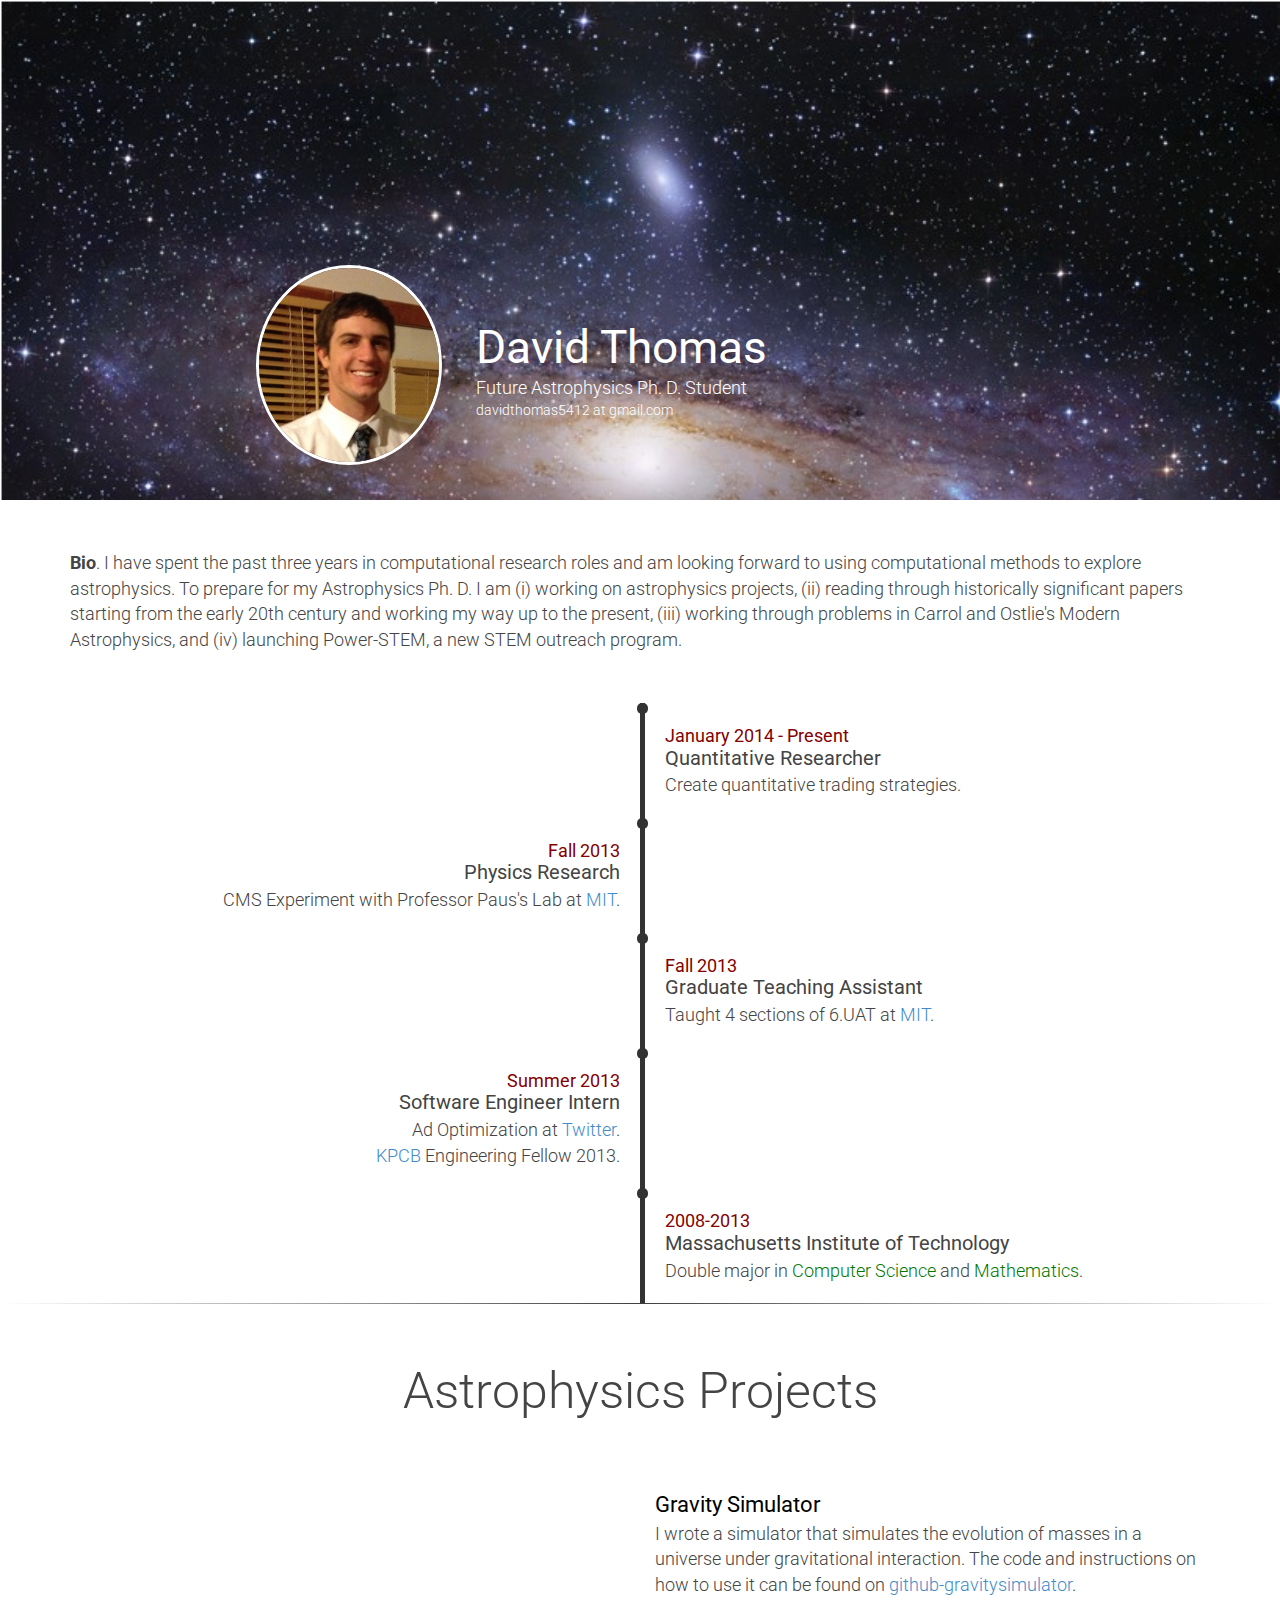
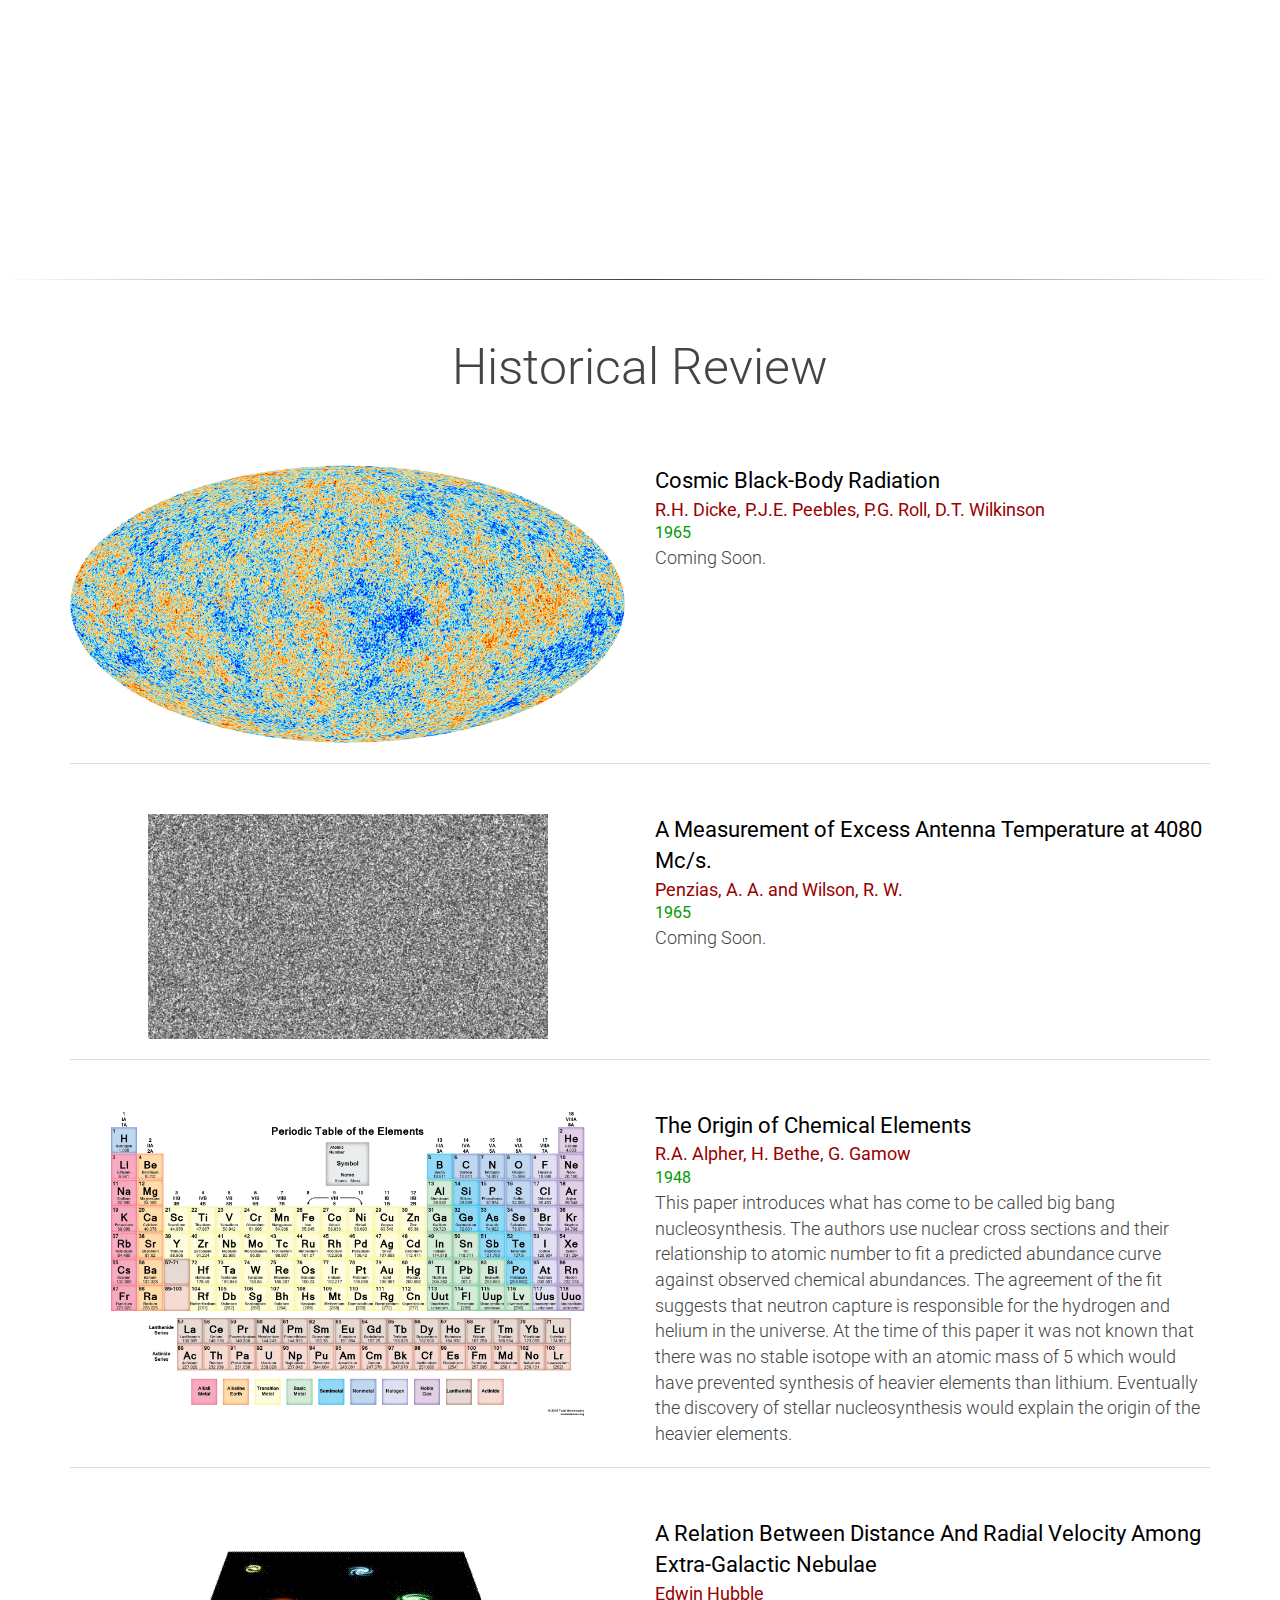
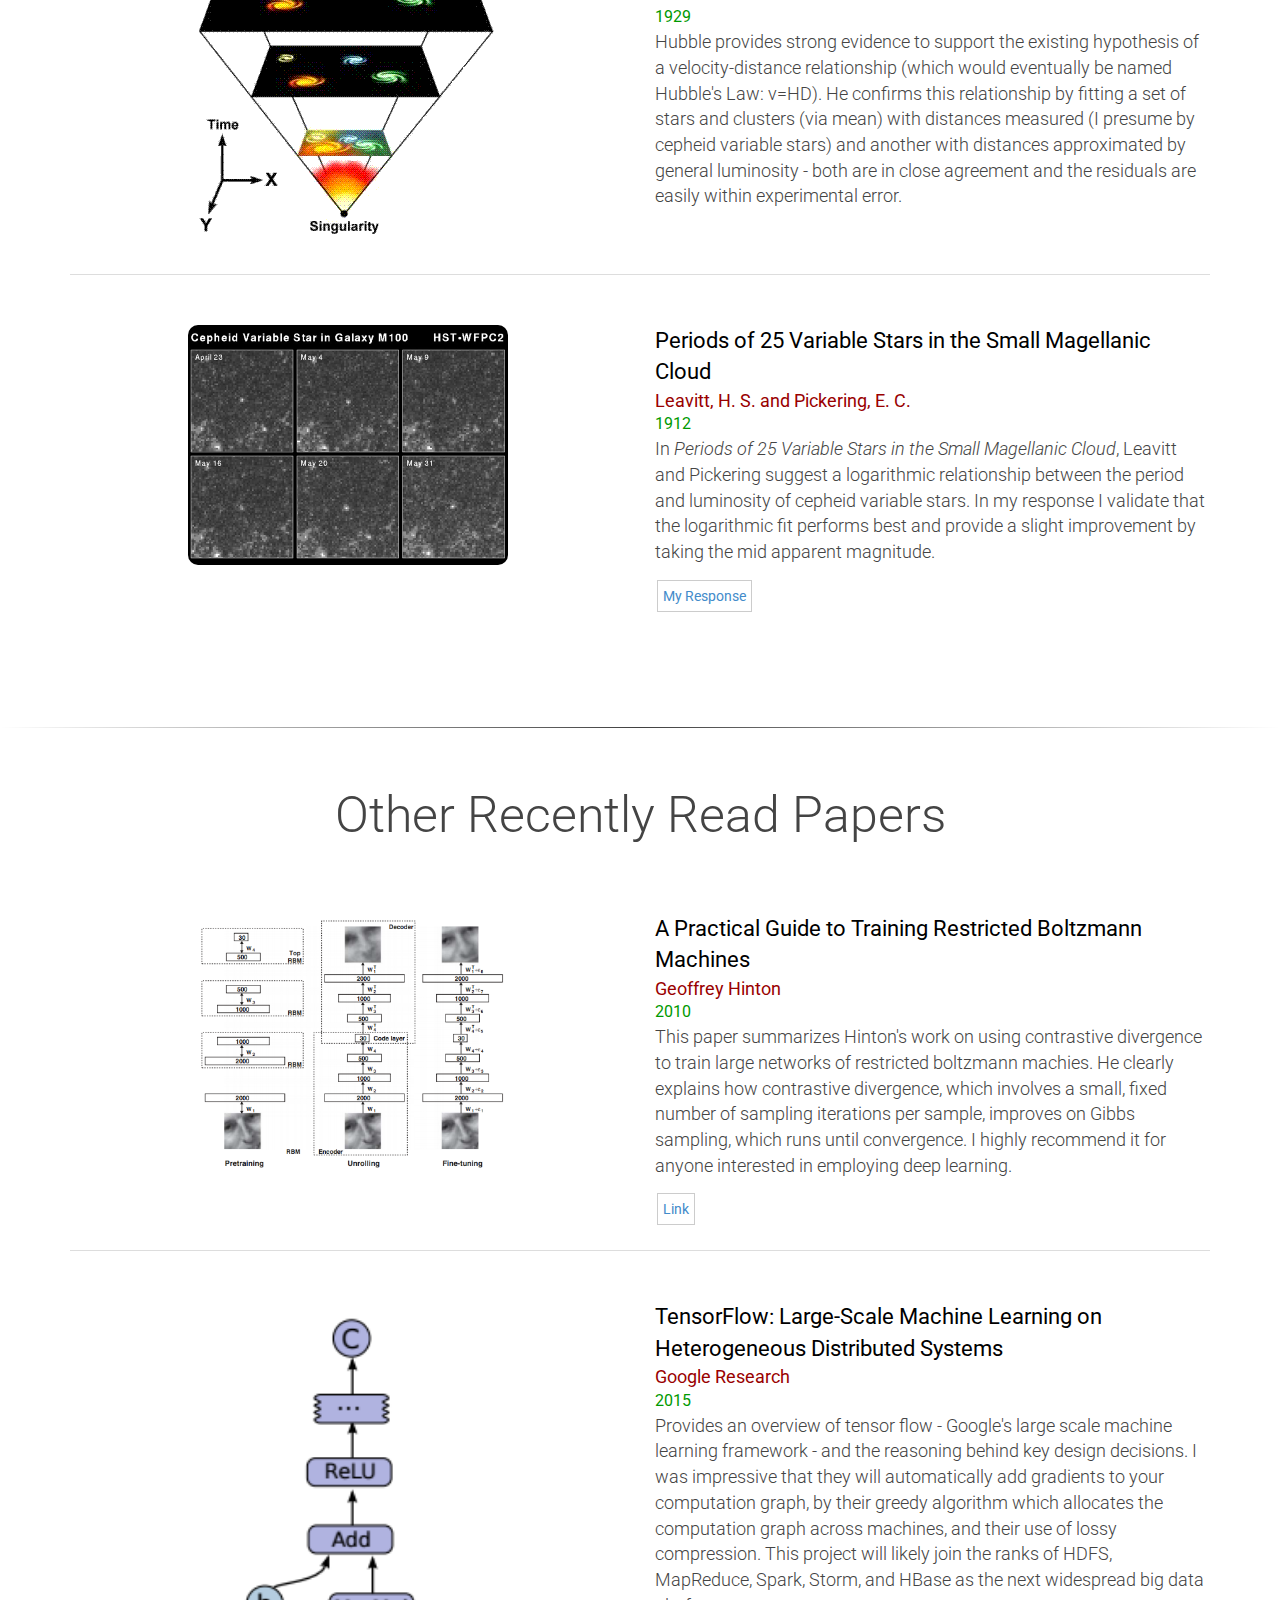
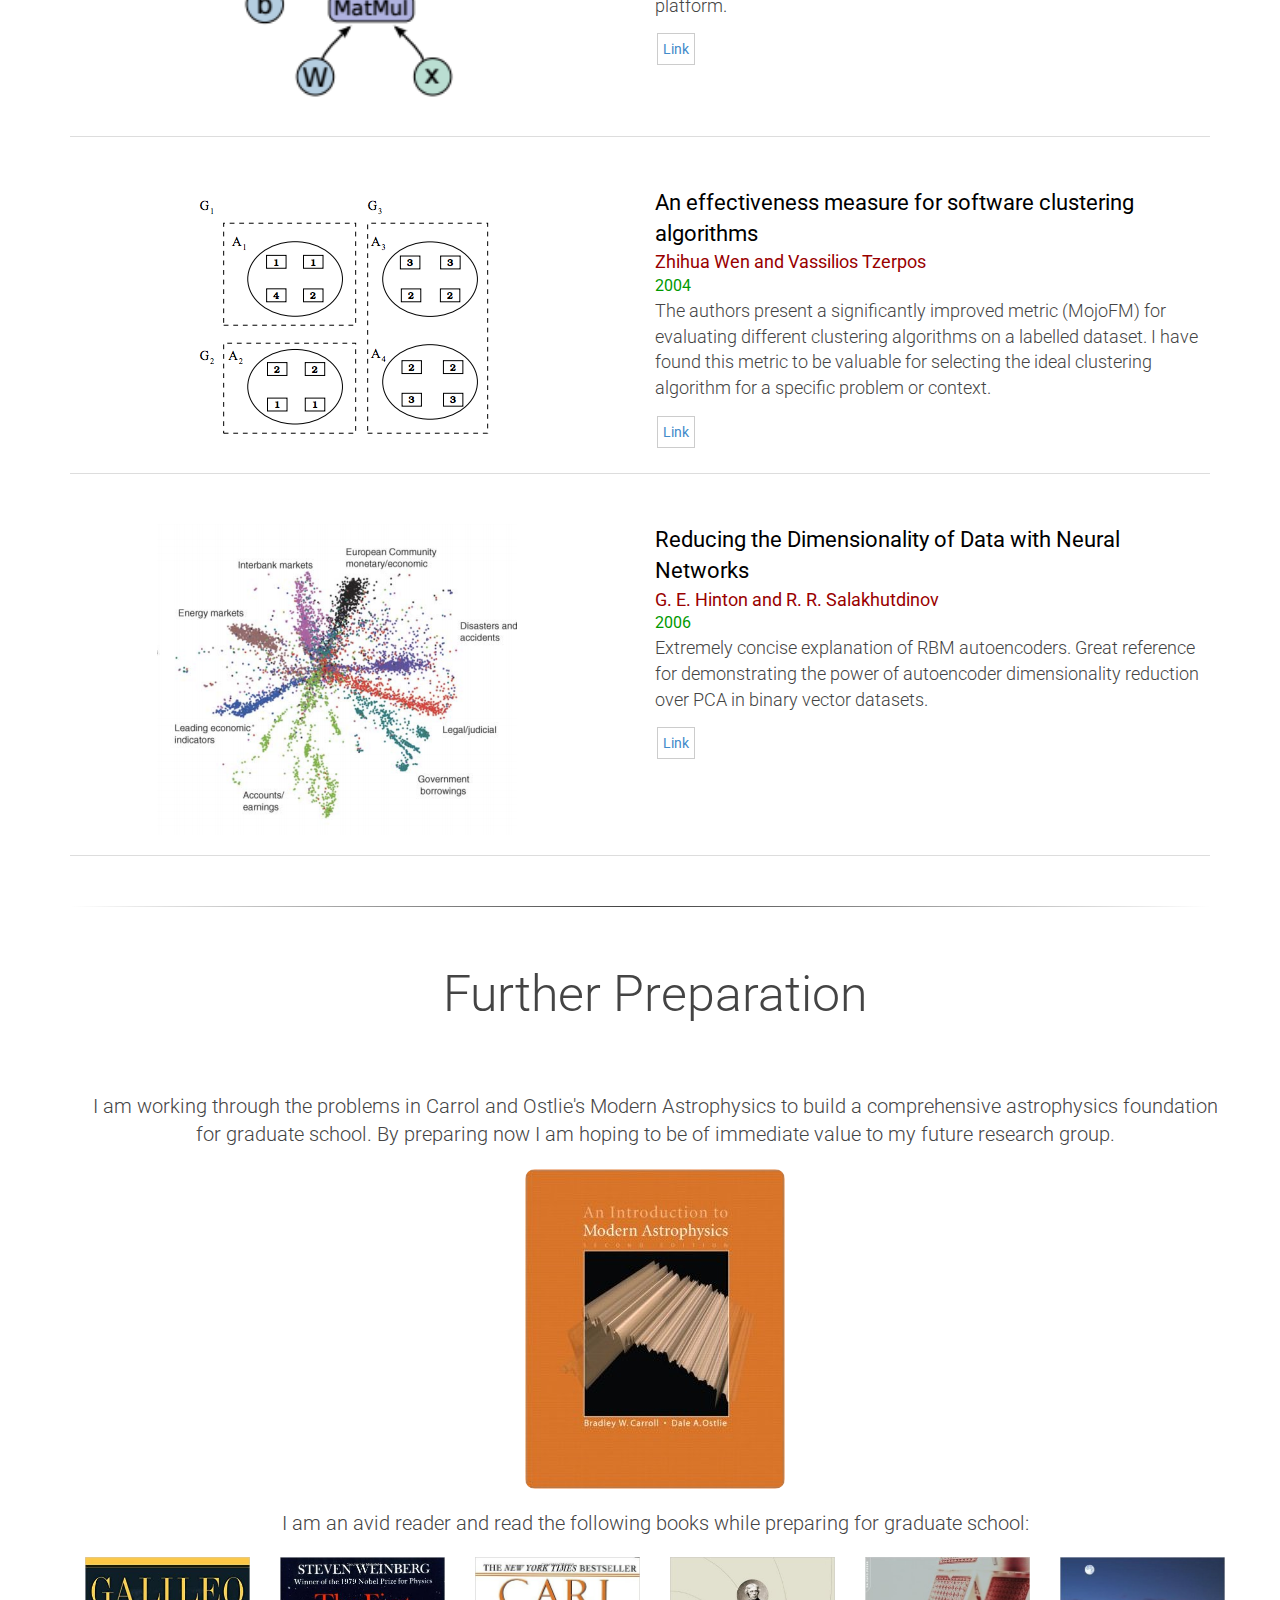
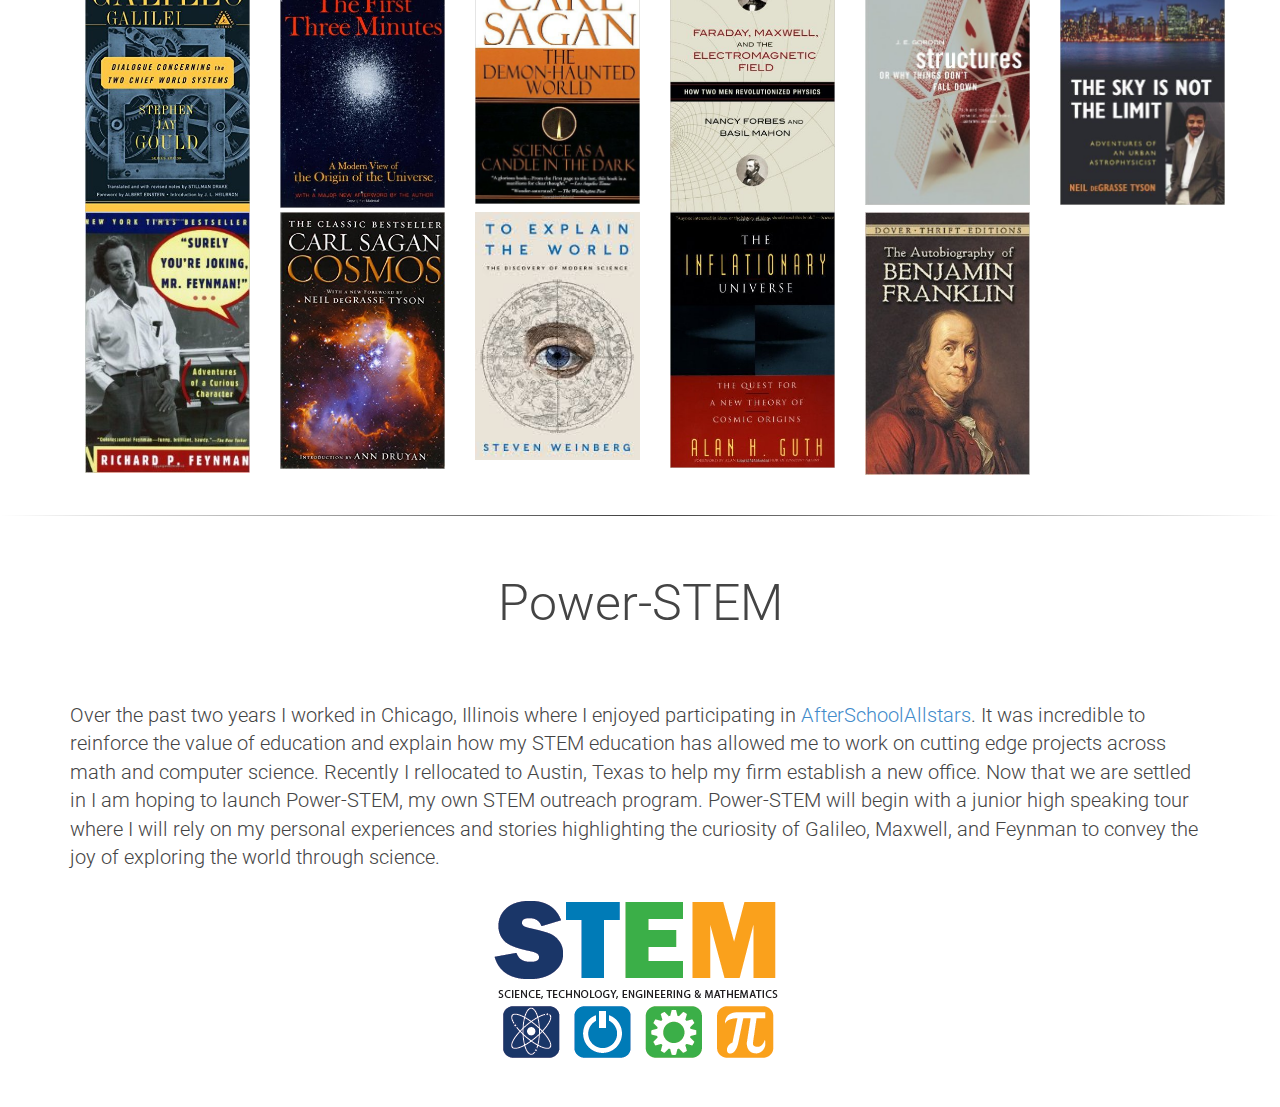
==== index.html @ d6c68cfc "abg paper" ====
<!DOCTYPE html>
<html lang="en">
<head>
  <meta charset="utf-8">
  <meta http-equiv="X-UA-Compatible" content="IE=edge">
  <meta name="viewport" content="width=device-width, initial-scale=1">
  <title>David Thomas Astrophysics</title>
  <link href="css/bootstrap.min.css" rel="stylesheet" media="screen">
  <link href="css/style.css" rel="stylesheet">
  <link href='http://fonts.googleapis.com/css?family=Roboto:400,300,500' rel='stylesheet' type='text/css'>
</head>

<body>

<div id="header" class="bg1">
  <div id="headerblob">
    <img src="img/me.png" class="img-circle imgme">
    <div id="headertext">
      <div id="htname">David Thomas</div>
      <div id="htdesc">Future Astrophysics Ph. D. Student</div>
      <div id="htem">davidthomas5412 at gmail.com</div>
    </div>
  </div>
</div>

<div class="container" style="font-size:18px; font-weight:300;margin-top:50px;margin-bottom:50px;">
  <b>Bio</b>. I have spent the past three years in computational research roles and am looking forward to using computational methods to explore astrophysics. To prepare for my Astrophysics Ph. D. I am (i) working on astrophysics projects, (ii) reading through historically significant papers starting from the early 20th century and working my way up to the present, (iii) working through problems in Carrol and Ostlie's Modern Astrophysics, and (iv) launching Power-STEM, a new STEM outreach program.
</div>

<div class="container">
  <div id="timeline">
    <div class="timelineitem">
      <div class="tdate">January 2014 - Present</div>
      <div class="ttitle">Quantitative Researcher</div>
      <div class="tdesc">Create quantitative trading strategies.</div>
    </div>
    <div class="timelineitem">
      <div class="tdate">Fall 2013</div>
      <div class="ttitle">Physics Research</div>
      <div class="tdesc">CMS Experiment with Professor Paus's Lab at <a href="http://web.mit.edu/">MIT</a>.</div>
    </div>
    <div class="timelineitem">
      <div class="tdate">Fall 2013</div>
      <div class="ttitle">Graduate Teaching Assistant</div>
      <div class="tdesc">Taught 4 sections of 6.UAT at <a href="http://web.mit.edu/">MIT</a>.</div>
    </div>
    <div class="timelineitem">
      <div class="tdate">Summer 2013</div>
      <div class="ttitle">Software Engineer Intern</div>
      <div class="tdesc">Ad Optimization at <a href="https://engineering.twitter.com/">Twitter</a>.<br> <a href="http://kpcbfellows.com/">KPCB</a> Engineering Fellow 2013.</div>
    </div>
    <div class="timelineitem">
      <div class="tdate">2008-2013
      </div>
      <div class="ttitle">Massachusetts Institute of Technology</div>
      <div class="tdesc">Double major in <span class="thigh">Computer Science</span> and <span class="thigh">Mathematics</span>.</div>
    </div>
  </div>
</div>

<hr class="soft">

<div class="container">
  <h2>Astrophysics Projects</h2>
  <div id="pubs">
    <div class="pubwrap" style="border-bottom: none;">
      <div class="row">
        <div class="col-md-6">
          <div class="pubimg">
            <iframe  width="420" height="315" src="https://www.youtube.com/embed/gjImA0FkMOc?rel=0" frameborder="0" allowfullscreen style="border-radius: 10px;"></iframe>
          </div>
        </div>
        <div class="col-md-6">
          <div class="pub">
            <div class="pubt">Gravity Simulator</div>
            <div class="pubd">
                I wrote a simulator that simulates the evolution of masses in a universe under gravitational interaction. The code and instructions on how to use it can be found on <a href="https://github.com/davidthomas5412/gravitysimulator">github-gravitysimulator</a>.
            </div>
          </div>
        </div>
      </div>
    </div>
   </div>
 <!--   <div id="pubs">
    <div class="pubwrap" style="border-bottom: none;">
      <div class="row">
        <div class="col-md-6">
          <div class="pubimg">
            <img src="img/simpolicy.png">
          </div>
        </div>
        <div class="col-md-6">
          <div class="pub">
            <div class="pubt">Simulator Best Practices</div>
            <div class="pubd">
               
            </div>
          </div>
        </div>
      </div>
    </div> -->
   </div>
</div>

<hr class="soft">

<div class="container">
  <h2>Historical Review</h2>
  <div id="pubs">
    <div class="pubwrap">
      <div class="row">
        <div class="col-md-6">
          <div class="pubimg">
          <img src="img/cmb1.jpg">
          </div>
        </div>
        <div class="col-md-6">
          <div class="pub">
            <div class="pubt">Cosmic Black-Body Radiation</div>
            <div class="puba">R.H. Dicke, P.J.E. Peebles, P.G. Roll, D.T. Wilkinson </div>
            <div class="pubv">1965</div>
            <div class="pubd">Coming Soon.</div>
          </div>
        </div>
      </div>
    </div>
    <div class="pubwrap">
      <div class="row">
        <div class="col-md-6">
          <div class="pubimg">
          <img style="width:400px;" src="img/img_noise.jpg">
          </div>
        </div>
        <div class="col-md-6">
          <div class="pub">
            <div class="pubt">A Measurement of Excess Antenna Temperature at 4080 Mc/s.</div>
            <div class="puba">Penzias, A. A. and Wilson, R. W.</div>
            <div class="pubv">1965</div>
            <div class="pubd">Coming Soon.</div>
          </div>
        </div>
      </div>
    </div>
    <div class="pubwrap">
      <div class="row">
        <div class="col-md-6">
          <div class="pubimg">
          <img src="img/periodic.png">
          </div>
        </div>
        <div class="col-md-6">
          <div class="pub">
            <div class="pubt">
              The Origin of Chemical Elements
            </div>
            <div class="puba">R.A. Alpher, H. Bethe, G. Gamow </div>
            <div class="pubv">1948</div>
            <div class="pubd">
              This paper introduces what has come to be called big bang nucleosynthesis. The authors use nuclear cross sections and their relationship to atomic number to fit a predicted abundance curve against observed chemical abundances. The agreement of the fit suggests that neutron capture is responsible for the hydrogen and helium in the universe. At the time of this paper it was not known that there was no stable isotope with an atomic mass of 5 which would have prevented synthesis of heavier elements than lithium. Eventually the discovery of stellar nucleosynthesis would explain the origin of the heavier elements.
            </div>
          </div>
        </div>
      </div>
    </div>
    <div class="pubwrap">
      <div class="row">
        <div class="col-md-6">
          <div class="pubimg">
            <img src="img/hubblex.gif">
          </div>
        </div>
        <div class="col-md-6">
          <div class="pub">
            <div class="pubt">A Relation Between Distance And Radial Velocity Among Extra-Galactic Nebulae</div>
            <div class="puba">Edwin Hubble</div>
            <div class="pubv">1929</div>
            <div class="pubd">
              Hubble provides strong evidence to support the existing hypothesis of a velocity-distance relationship (which would eventually be named Hubble's Law: v=HD). He confirms this relationship by fitting a set of stars and clusters (via mean) with distances measured (I presume by cepheid variable stars) and another with distances approximated by general luminosity - both are in close agreement and the residuals are easily within experimental error. 
            </div>
          </div>
        </div>
      </div>
    </div>
    <div class="pubwrap" style="border-bottom: none;">
      <div class="row">
        <div class="col-md-6">
          <div class="pubimg">
            <img src="img/cephoid.jpg" style="width: 320px; border-radius: 10px;">
          </div>
        </div>
        <div class="col-md-6">
          <div class="pub">
            <div class="pubt">Periods of 25 Variable Stars in the Small Magellanic Cloud</div>
            <div class="puba">Leavitt, H. S. and Pickering, E. C.</div>
            <div class="pubv">
              1912
            </div>
            <div class="pubd">In <em>Periods of 25 Variable Stars in the Small Magellanic Cloud</em>, Leavitt and Pickering suggest a logarithmic relationship between the period and luminosity of cepheid variable stars. In my response I validate that the logarithmic fit performs best and provide a slight improvement by taking the mid apparent magnitude.</div>
            <div class="publ">
              <ul>
                <li><a href="reviews/cepheid.pdf">My Response</a></li>
              </ul>
            </div>
          </div>
        </div>
      </div>
    </div>
  </div>
</div>
<br>
<br>

<hr class="soft">
<div class="container">
  <h2>Other Recently Read Papers</h2>
  <div id="pubs">
      <div class="pubwrap">
      <div class="row">
        <div class="col-md-6">
          <div class="pubimg">
            <img src="img/img_autoencode.png" style="width: 320px; border-radius: 10px;">
          </div>
        </div>
        <div class="col-md-6">
          <div class="pub">
            <div class="pubt">A Practical Guide to Training Restricted Boltzmann Machines</div>
            <div class="puba">Geoffrey Hinton</div>
            <div class="pubv">
              2010
            </div>
            <div class="pubd">
              This paper summarizes Hinton's work on using contrastive divergence to train large networks of restricted boltzmann machies. He clearly explains how contrastive divergence, which involves a small, fixed number of sampling iterations per sample, improves on Gibbs sampling, which runs until convergence. I highly recommend it for anyone interested in employing deep learning.</div>
            <div class="publ">
              <ul>
                <li><a href="https://www.cs.toronto.edu/~hinton/absps/guideTR.pdf">Link</a></li>
              </ul>
            </div>
          </div>
        </div>
      </div>
    </div>
    <div id="pubs">
      <div class="pubwrap">
      <div class="row">
        <div class="col-md-6">
          <div class="pubimg">
            <img src="img/img_tensor.png" style="width: 320px; border-radius: 10px;">
          </div>
        </div>
        <div class="col-md-6">
          <div class="pub">
            <div class="pubt">TensorFlow: Large-Scale Machine Learning on Heterogeneous Distributed Systems</div>
            <div class="puba">Google Research</div>
            <div class="pubv">
              2015
            </div>
            <div class="pubd">
            Provides an overview of tensor flow - Google's large scale machine learning framework - and the reasoning behind key design decisions. I was impressive that they will automatically add gradients to your computation graph, by their greedy algorithm which allocates the computation graph across machines, and their use of lossy compression. This project will likely join the ranks of HDFS, MapReduce, Spark, Storm, and HBase as the next widespread big data platform.
            </div>
            <div class="publ">
              <ul>
                <li><a href="http://download.tensorflow.org/paper/whitepaper2015.pdf">Link</a></li>
              </ul>
            </div>
          </div>
        </div>
      </div>
    </div>
    <div class="pubwrap">
      <div class="row">
        <div class="col-md-6">
          <div class="pubimg">
          <img src="img/img_cluster.png">
          </div>
        </div>
        <div class="col-md-6">
          <div class="pub">
            <div class="pubt">An effectiveness measure for software clustering algorithms</div>
            <div class="puba">Zhihua Wen and Vassilios Tzerpos</div>
            <div class="pubv">2004</div>
            <div class="pubd">The authors present a significantly improved metric (MojoFM) for evaluating different clustering algorithms on a labelled dataset. I have found this metric to be valuable for selecting the ideal clustering algorithm for a specific problem or context.</div>
            <div class="publ">
              <ul>
                <li><a href="http://www.cs.yorku.ca/~bil/publications/mojofm.pdf">Link</a></li>
              </ul>
            </div>
          </div>
        </div>
      </div>
    </div>
    <div class="pubwrap">
      <div class="row">
        <div class="col-md-6">
          <div class="pubimg">
            <img src="img/img_reduc.png">
          </div>
        </div>
        <div class="col-md-6">
          <div class="pub">
            <div class="pubt">Reducing the Dimensionality of Data with Neural Networks</div>
            <div class="puba">G. E. Hinton and R. R. Salakhutdinov</div>
            <div class="pubv">2006</div>
            <div class="pubd">Extremely concise explanation of RBM autoencoders. Great reference for demonstrating the power of autoencoder dimensionality reduction over PCA in binary vector datasets.</div>
            <div class="publ">
              <ul>
                <li><a href="https://www.cs.toronto.edu/~hinton/science.pdf">Link</a></li>
              </ul>
            </div>
          </div>
        </div>
      </div>
    </div>
  </div>
</div>

<hr class="soft">

<div class="container">
  <h2>Further Preparation</h2>
  <div class="ctr">
    <div class="hht">I am working through the problems in Carrol and Ostlie's Modern Astrophysics to build a comprehensive astrophysics foundation for graduate school. By preparing now I am hoping to be of immediate value to my future research group.</div>
    <a href="http://www.amazon.com/Introduction-Modern-Astrophysics-2nd/dp/0805304029/ref=sr_1_1?ie=UTF8&qid=1450593469&sr=8-1&keywords=modern+astrophysics"><img src="img/modast.jpg" id="img231n"></a>
    <br>
    <br>
    <div class="hht">I am an avid reader and read the following books while preparing for graduate school:</div>
    
    <div class="row">
      <div class="col-md-2">
        <a href="http://www.amazon.com/Dialogue-Concerning-Chief-World-Systems/dp/037575766X/ref=sr_1_4?ie=UTF8&qid=1450593547&sr=8-4&keywords=galileo"><img src="img/books/book_galileo.jpg" style="width:100%;"></a>
      </div>
      <div class="col-md-2">
        <a href="http://www.amazon.com/First-Three-Minutes-Modern-Universe/dp/0465024378/ref=sr_1_1?ie=UTF8&qid=1450593566&sr=8-1&keywords=first+three+minutes+weinberg"><img src="img/books/book_firstthree.jpg" style="width:100%;"></a>
      </div>
      <div class="col-md-2">
        <a href="http://www.amazon.com/Demon-Haunted-World-Science-Candle-Dark/dp/0345409469/ref=sr_1_1?ie=UTF8&qid=1450593581&sr=8-1&keywords=demon+haunted+world"><img src="img/books/book_demon.jpg" style="width:100%;"></a>
      </div>
      <div class="col-md-2">
        <a href="http://www.amazon.com/Faraday-Maxwell-Electromagnetic-Field-Revolutionized/dp/1616149426/ref=sr_1_1?ie=UTF8&qid=1450593602&sr=8-1&keywords=faraday+and+maxwell"><img src="img/books/book_em.jpg" style="width:100%;"></a>
      </div>
      <div class="col-md-2">
        <a href="http://www.amazon.com/Structures-Things-Dont-Fall-Down/dp/0306812835/ref=sr_1_1?ie=UTF8&qid=1450593615&sr=8-1&keywords=structures+or+why+things+don%27t+fall+down"><img src="img/books/book_structures.jpg" style="width:100%;"></a>
      </div>
      <div class="col-md-2">
        <a href="http://www.amazon.com/Sky-Not-Limit-Adventures-Astrophysicist/dp/159102188X/ref=sr_1_1?ie=UTF8&qid=1450593627&sr=8-1&keywords=the+sky+is+not+the+limit"><img src="img/books/book_sky.jpg" style="width:100%;"></a>
      </div>
    </div>

    <div class="row">
      <div class="col-md-2">
        <a href="http://www.amazon.com/Surely-Feynman-Adventures-Curious-Character/dp/0393316041/ref=sr_1_1?ie=UTF8&qid=1450593642&sr=8-1&keywords=surely+you+are+joking"><img src="img/books/book_surely.jpg" style="width:100%;"></a>
      </div>
      <div class="col-md-2">
        <a href="http://www.amazon.com/Cosmos-Carl-Sagan/dp/0345539435/ref=sr_1_1?ie=UTF8&qid=1450593654&sr=8-1&keywords=sagan+cosmos"><img src="img/books/book_cosmos.jpg" style="width:100%;"></a>
      </div>
      <div class="col-md-2">
        <a href="http://www.amazon.com/Explain-World-Discovery-Modern-Science/dp/0062346652/ref=sr_1_1?ie=UTF8&qid=1450593668&sr=8-1&keywords=weinberg+to+explain+the+world"><img src="img/books/book_discovery.jpeg" style="width:100%;"></a>
      </div>
      <div class="col-md-2">
        <a href="http://www.amazon.com/Inflationary-Universe-Alan-Guth/dp/0201328402/ref=sr_1_1?ie=UTF8&qid=1450593683&sr=8-1&keywords=inflationary+universe"><img src="img/books/book_inflation.jpg" style="width:100%;"></a>
      </div>
      <div class="col-md-2">
        <a href="http://www.amazon.com/Autobiography-Benjamin-Franklin-Thrift-Editions/dp/0486290735/ref=sr_1_1?ie=UTF8&qid=1450593695&sr=8-1&keywords=autobiography+of+benjamin"><img src="img/books/book_franklin.jpg" style="width:100%;"></a>
      </div>
    </div>
  </div>
</div>
</div>
</div>
<hr class="soft">

<div class="container">
  <h2>Power-STEM</h2>
    <div class="hht">Over the past two years I worked in Chicago, Illinois where I enjoyed participating in <a href="http://www.afterschoolallstars.org/">AfterSchoolAllstars</a>. It was incredible to reinforce the value of education and explain how my STEM education has allowed me to work on cutting edge projects across math and computer science. Recently I rellocated to Austin, Texas to help my firm establish a new office. Now that we are settled in I am hoping to launch Power-STEM, my own STEM outreach program. Power-STEM will begin with a junior high speaking tour where I will rely on my personal experiences and stories highlighting the curiosity of Galileo, Maxwell, and Feynman to convey the joy of exploring the world through science.
    </div>
  <div class="ctr">
    <img src="img/stem.png" id="img231n">
  </div>
  
</div>

<!-- place js at end for faster loading -->
<script src="js/jquery-1.11.1.min.js"></script>
<script src="js/bootstrap.min.js"></script>
<script>
  (function(i,s,o,g,r,a,m){i['GoogleAnalyticsObject']=r;i[r]=i[r]||function(){
  (i[r].q=i[r].q||[]).push(arguments)},i[r].l=1*new Date();a=s.createElement(o),
  m=s.getElementsByTagName(o)[0];a.async=1;a.src=g;m.parentNode.insertBefore(a,m)
  })(window,document,'script','//www.google-analytics.com/analytics.js','ga');

  ga('create', 'UA-71623537-1', 'auto');
  ga('send', 'pageview');
</script>
</body>
</html>
---- css/style.css ----
html, body {
  height: 100%;
  font-family: 'Roboto', sans-serif;
  color: #444;
}
#header {
  width: 100%;
  height: 500px;
  font-weight: 300;
  color: white;
  margin-bottom: 40px;
}
.bg1 {
  background-image: url('../img/galaxy.jpg');
/*  background-repeat: no-repeat;
  background-position: center center;
  background-size: auto 100%;*/
  -webkit-background-size: cover;
  -moz-background-size: cover;
  -o-background-size: cover;
  background-size: cover;
}
.bg2 {
  background-color: #299DB6;
}
#headerblob {
  position: absolute;
  left: 20%;
  top: 265px;
  width: 80%;
}
#headertext {
  font-size: 26px;
  font-weight: 400;
  margin-top: 50px;
  margin-left: 220px;
}
.imgme {
  border: 3px solid white;
  /* box-shadow: #AAA 0px 0px 4px 0px; */
  float: left;
  height: 200px;
}
#htname {
  font-size: 46px;
  font-weight: 400;
}
#htdesc {
  font-size: 18px;
  font-weight: 300;
  margin-top: -6px;
}
#htem {
  font-size: 14px;
  font-weight: 300;
}
@media (max-width: 768px) {
  #headerblob {
    text-align: center;
    position: absolute;
    top: 100px;
    left: 0;
    width: 100%;

  }
  .imgme {
    float: none;
  }
  #headertext {
    margin: 20px 0;
  }
  #htname {
    font-size: 28px;
  }
  #htdesc {
    font-size: 16px;
  }
}
#topnav {
  position: absolute;
  top: 0;
  right: 0;
  padding: 5px 10px 5px 10px;
  margin: 10px;
  border: 1px solid #FFF;
}
#topnav a {
  color: white;
}
#topnav a:hover {
  text-decoration: none;
}
ul {
  list-style: none;
  margin: 0;
  padding: 0;
}
li {
  display: inline;
}
#topnav ul {
  font-size: 26px;
}
.svgico {
  display: inline-block;
}
#timeline {
  font-size: 20px;
  font-weight: 300;
}
@media (min-width: 768px) {
  .timelineitem:nth-child(odd) {
    margin-left: 50%;
    border-left: 5px solid #333;
    text-align: left;
  }
  .timelineitem:nth-child(even) {
    margin-right: 50%;
    margin-left: 5px;
    border-right: 5px solid #333;
    text-align: right;
  }
  .timelineitem {
    width: 50%;
    position: relative;
    padding: 20px;
  }
  .timelineitem:nth-child(odd):before {
   left: -8px;
  }
  .timelineitem:nth-child(even):before {
    right: -8px;
  }
}

.timelineitem:before {
  width: 11px;
  height: 11px;
  background: #333;
  content: "";
  display: block;
  position: absolute;
  top: 0;
  border-radius: 5px;
}

@media (max-width: 768px) {
  .timelineitem {
    border-left: 5px solid #333;
    text-align: left;
    margin-left: 10px;
    padding: 5px;
    position: relative;
  }
  .timelineitem:before {
    left: -8px;
  }
}

.tdate {
  font-size: 18px;
  font-weight: 400;
  margin-bottom: -5px;
  color: rgb(132,0,0);
}
.ttitle {
  font-size: 20px;
  font-weight: 400;
}
.tdesc {
  font-size: 18px;
  font-weight: 300;
}
@media (max-width: 768px) {
  .tdate {
    font-size: 16px;
  }
  .ttitle {
    font-size: 16px;
  }
  .tdesc {
    font-size: 16px;
  }
}
.thigh {
  color: #070;
}
.quote {
  color: #777;
  text-align: center;
  font-style: italic;
  font-weight: 300;
  padding: 90px 0 50px;
}
.quote blockquote {
  font-size: 28px;
}
h2 {
  text-align: center;
  font-weight: 300;
  font-size: 50px;
  padding: 40px 0px 60px;
}
#sitefooter {
  height: 300px;
  margin-top: 200px;
  background-color: #F1F3F4;
}
hr.soft {
  border: 0;
  height: 1px;
  background-image: -webkit-linear-gradient(left, rgba(0,0,0,0), rgba(0,0,0,0.75), rgba(0,0,0,0)); 
  background-image:    -moz-linear-gradient(left, rgba(0,0,0,0), rgba(0,0,0,0.75), rgba(0,0,0,0)); 
  background-image:     -ms-linear-gradient(left, rgba(0,0,0,0), rgba(0,0,0,0.75), rgba(0,0,0,0)); 
  background-image:      -o-linear-gradient(left, rgba(0,0,0,0), rgba(0,0,0,0.75), rgba(0,0,0,0)); 
  padding: 0;
  margin: 0;
}
.pubt {
  font-size: 22px;
  font-weight:400;
  color: #000;
}
@media (max-width: 768px) {
  .pubt {
    text-align: center;
    margin-top: 10px;
    margin-bottom: 10px;
  }
  .pubd {
    text-align: justify;
  }
}
.pubd {  
  font-size: 18px;
  font-weight: 300;
}
.pubimg {
  text-align: center;
}
.pubimg img {
  max-width: 100%;
}
.puba {
  font-size: 18px;
  color: #900;
}
.pubv {
  color: #090;
  font-size: 16px;
}
.publ {
  padding-top: 10px;
}
.publ li {
  border: 1px solid #CCC;
  padding: 5px;
  margin: 5px 2px;
  display: inline-block;
}
.pubwrap {
  padding-bottom: 20px;
  margin-bottom: 50px;
  border-bottom: 1px solid #DDD;
}
.pub {
}
.pp {
  text-align: center;
  margin-bottom: 60px;
}
.pp img {
  border: 3px solid #FFF;
  box-shadow: #BBB 0px 0px 5px 0px;
}
.imgb {
  max-width: 300px;
}
.imgsm {
  height: 220px;
}
.ppt {
  font-size: 30px;
  font-weight: 300;
  color: #000;
  margin-top: 20px;
}
.ppd {
  font-size: 18px;
  text-align: justify;
  color: #444;
  font-weight: 300;
}
.pp blockquote {
  text-align: right;
}
#moreprojects {
  display: none;
}
#morepubs {
  display: none;
}
.showmore {
  border: 1px solid #CCC;
  padding: 10px;
  font-size: 24px;
  width: 200px;
  text-align: center;
  color: #999;
  margin: 0px auto;
  cursor: pointer;
  margin-bottom: 50px;
}
.showmore:hover {
  color: #333;
}

.miscitem {
  margin: 10px 0px 60px;
}
.miscimg img {
  height: 50px;
  float: left;
  margin-right: 10px;
  margin-top: -10px;
}
.colorrect {
  width: 50px;
  height: 50px;
  float: left;
  margin-right: 10px;
  margin-top: -10px;
  background-color: #444;
}
.miscd {
  font-size: 18px;
  font-weight: 300;
}

.umisc {
  font-size: 16px;
  font-weight: 300;
  color: #555;
}
#img231n {
  border-radius: 10px;
  max-width: 100%;
}
.ctr {
  text-align: center;
  margin-bottom: 40px;
}
.hht {
  font-size: 20px;
  margin-bottom: 20px;
  font-weight: 300;
}
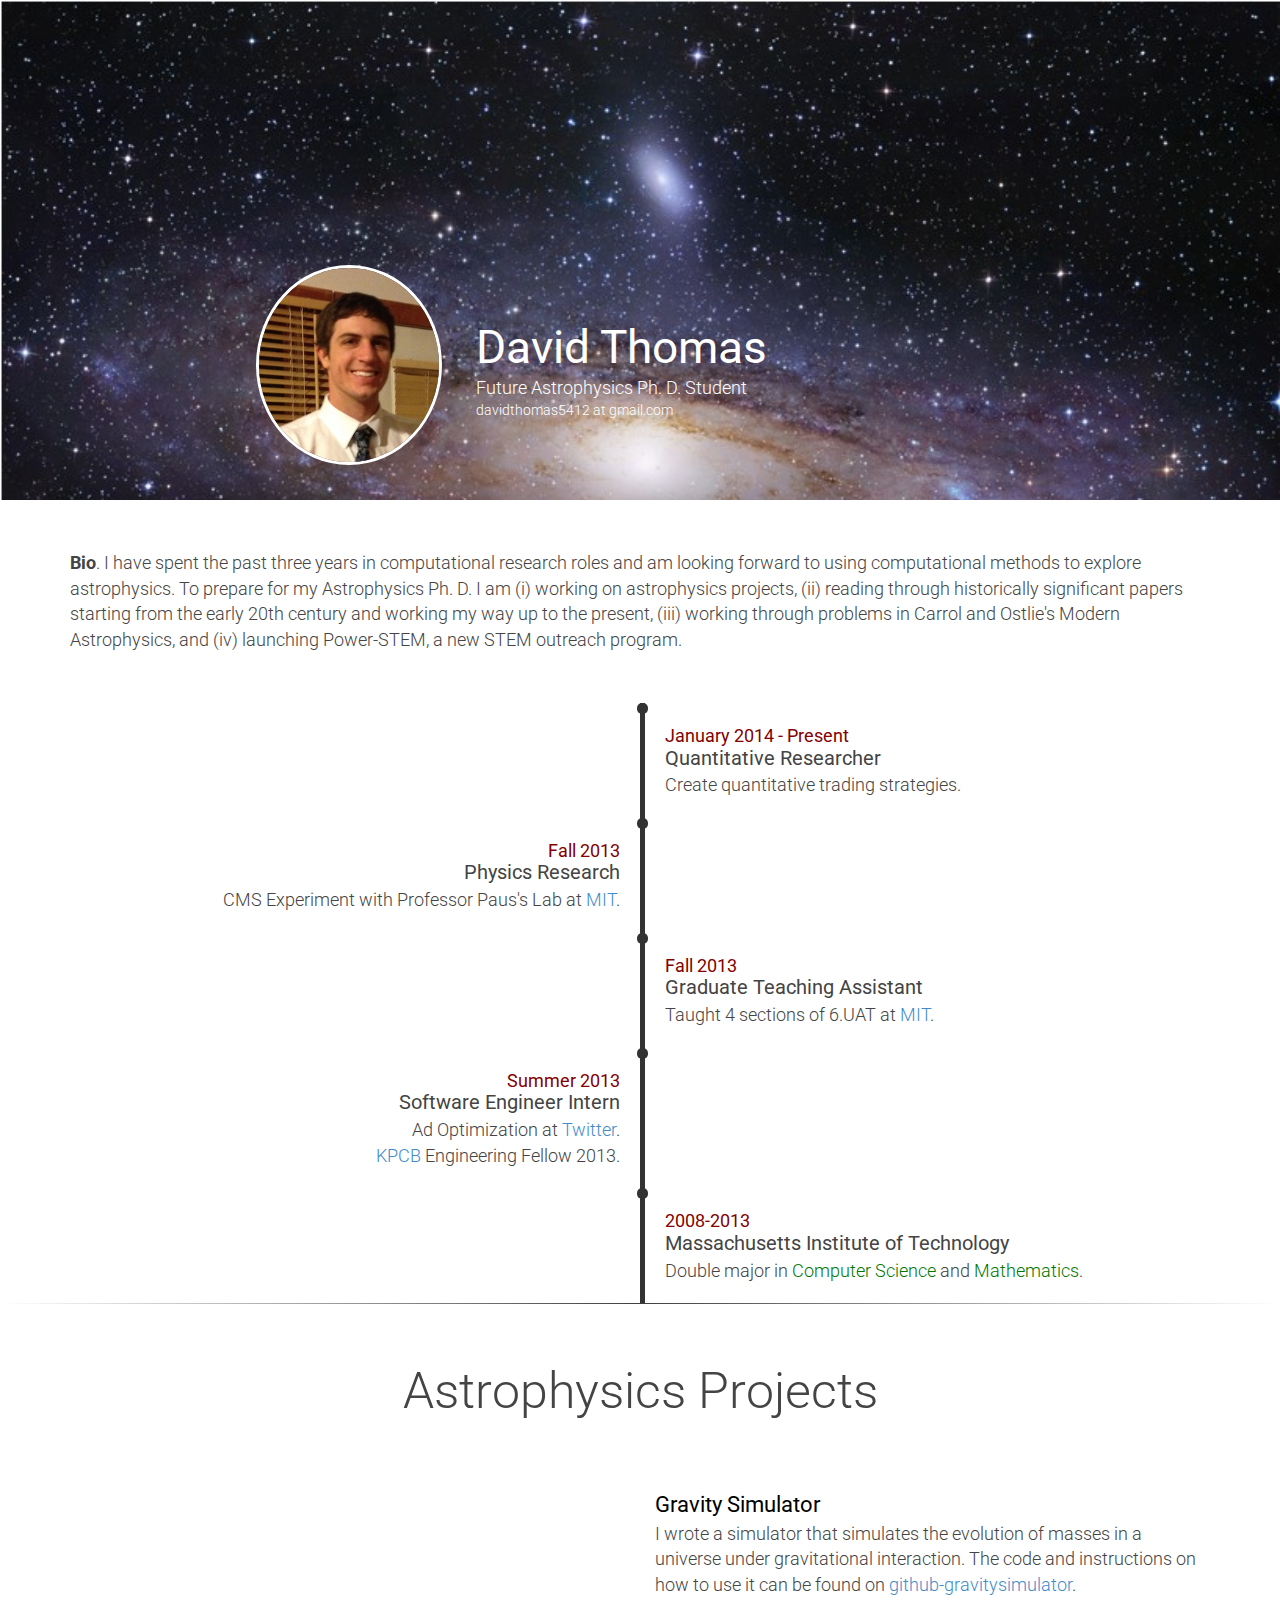
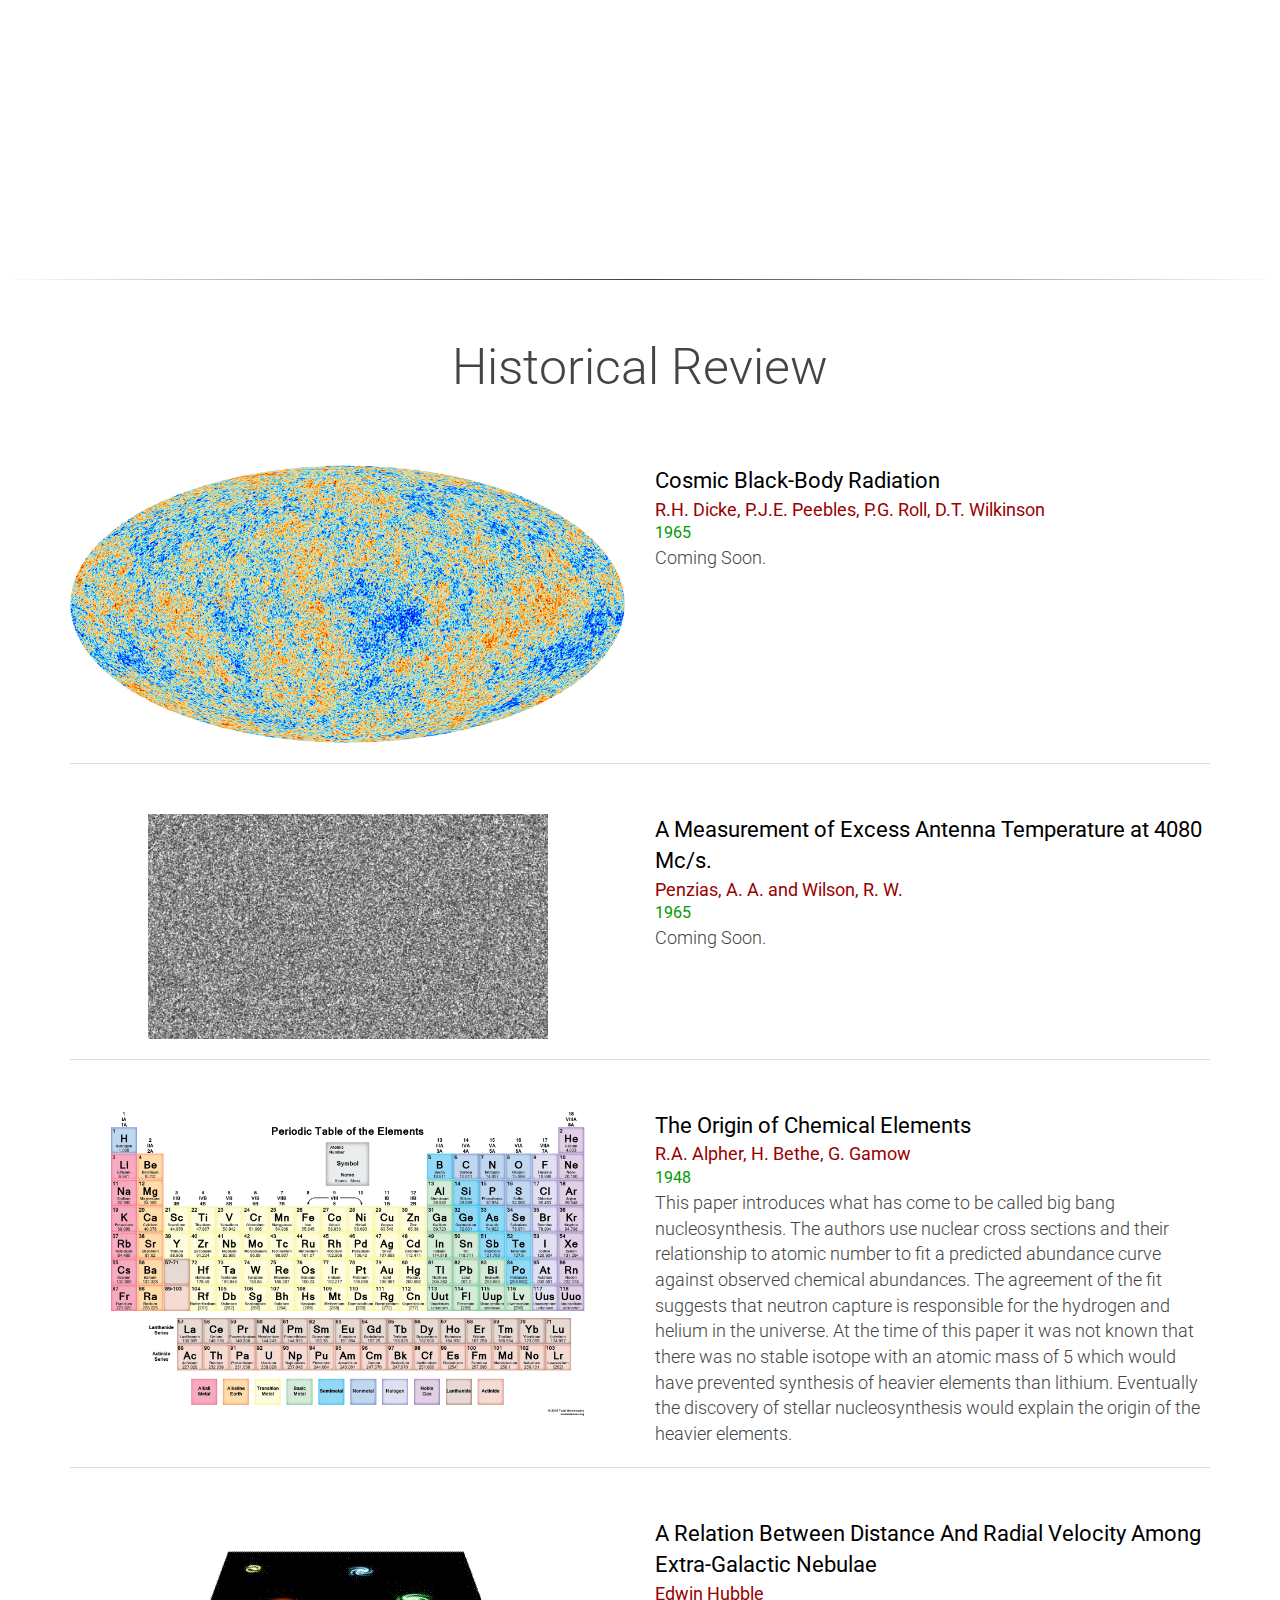
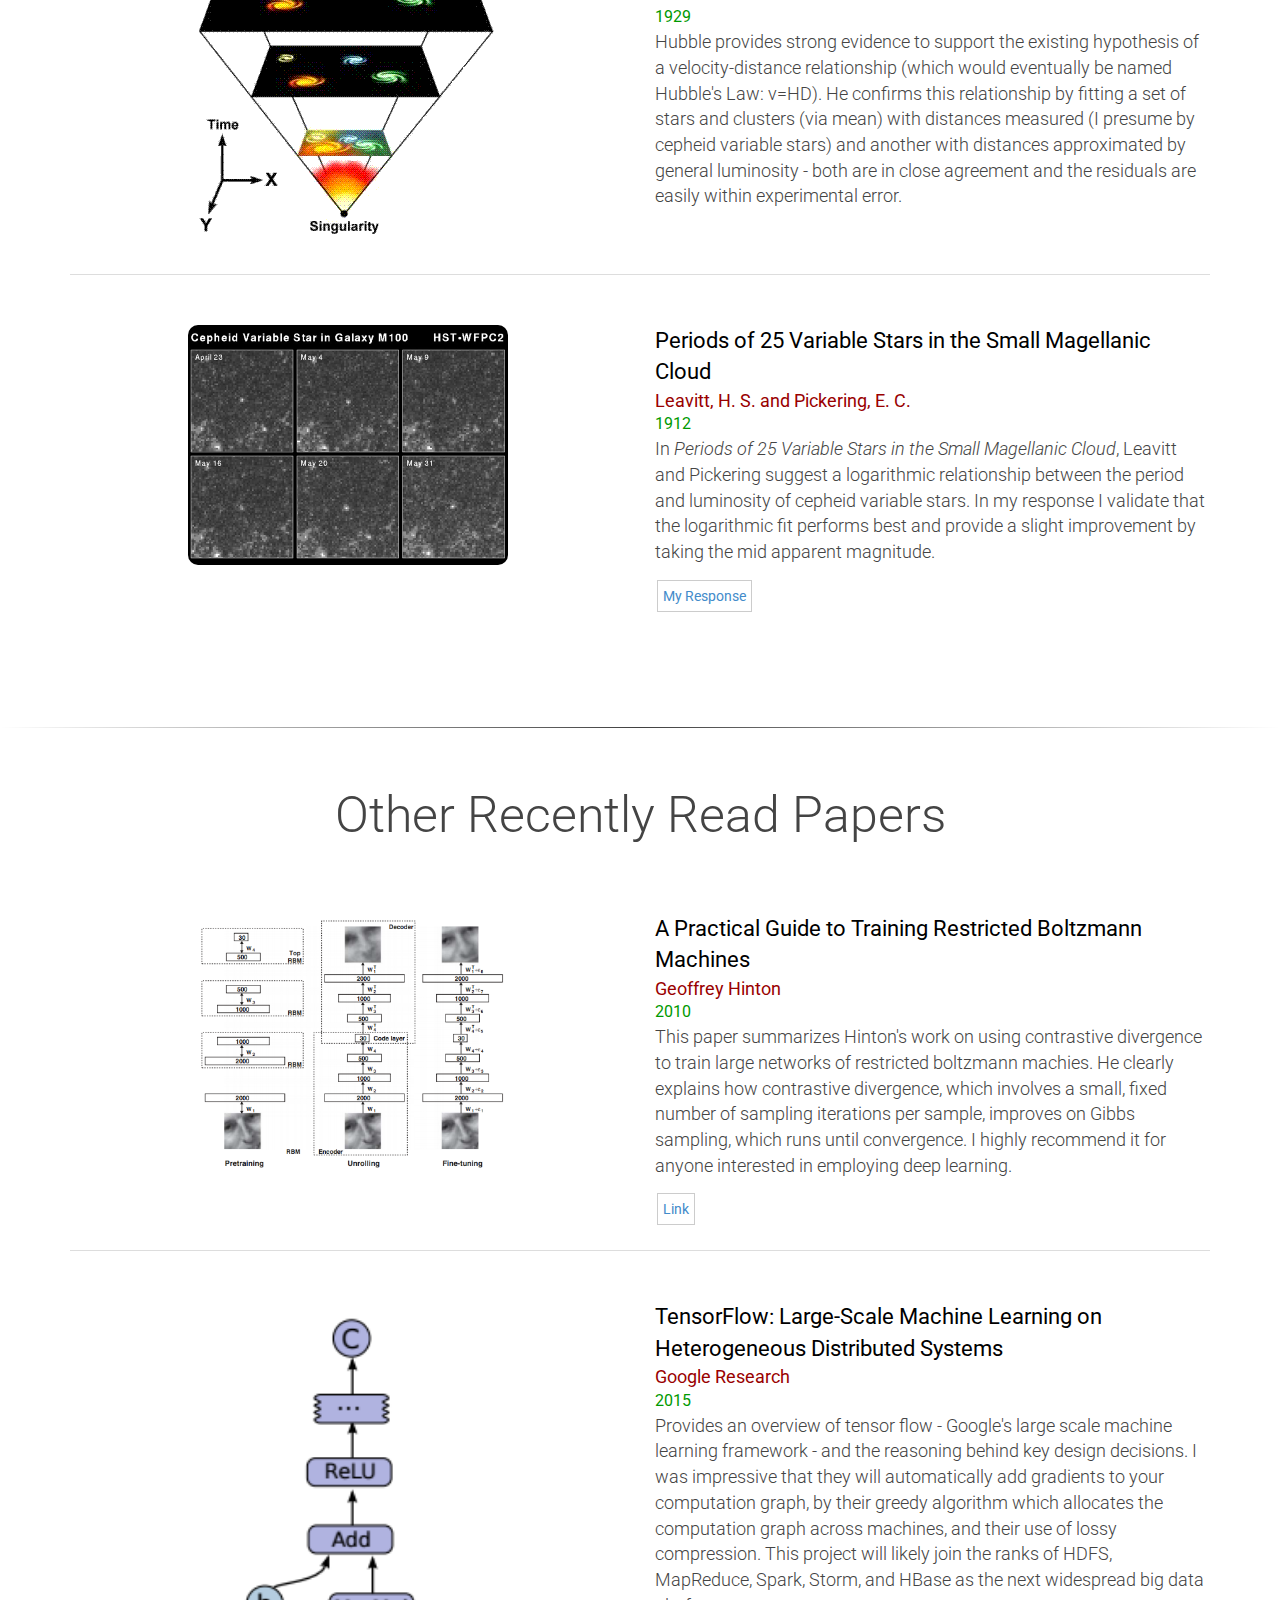
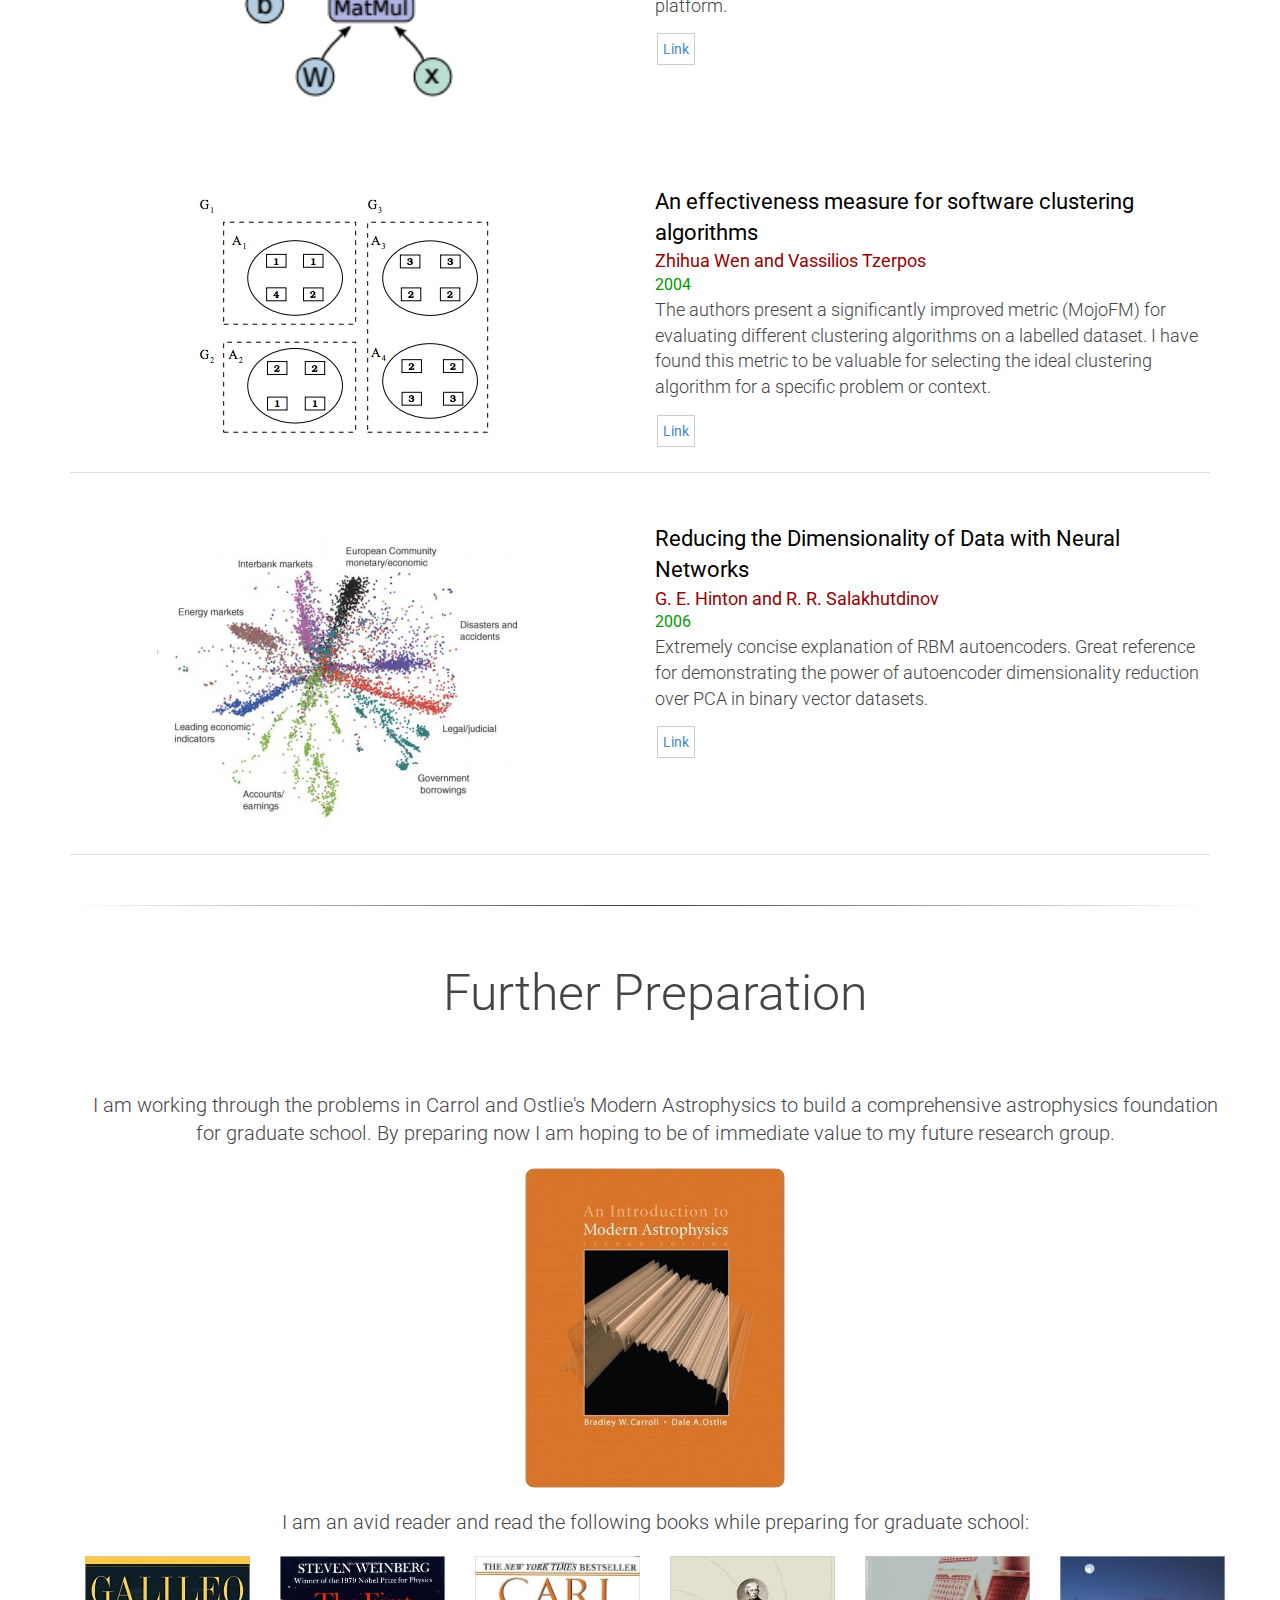
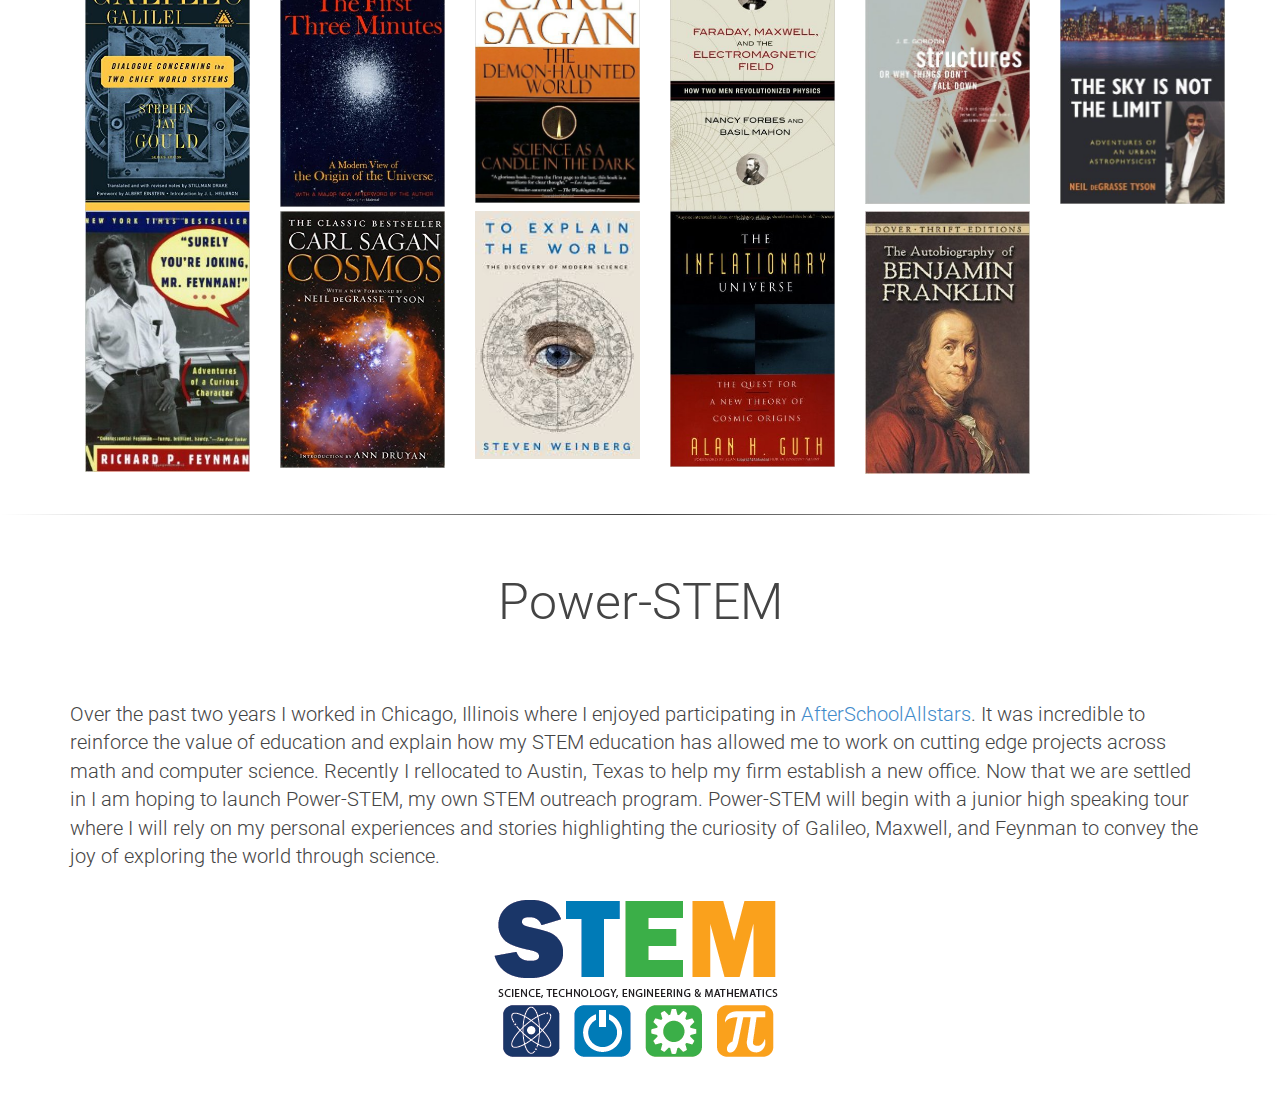
==== commit 63f1202e: "lines" ====
--- a/index.html
+++ b/index.html
@@ -240,7 +240,7 @@
       </div>
     </div>
     <div id="pubs">
-      <div class="pubwrap">
+      <div class="pubwrap"  style="border-bottom: none;">
       <div class="row">
         <div class="col-md-6">
           <div class="pubimg">
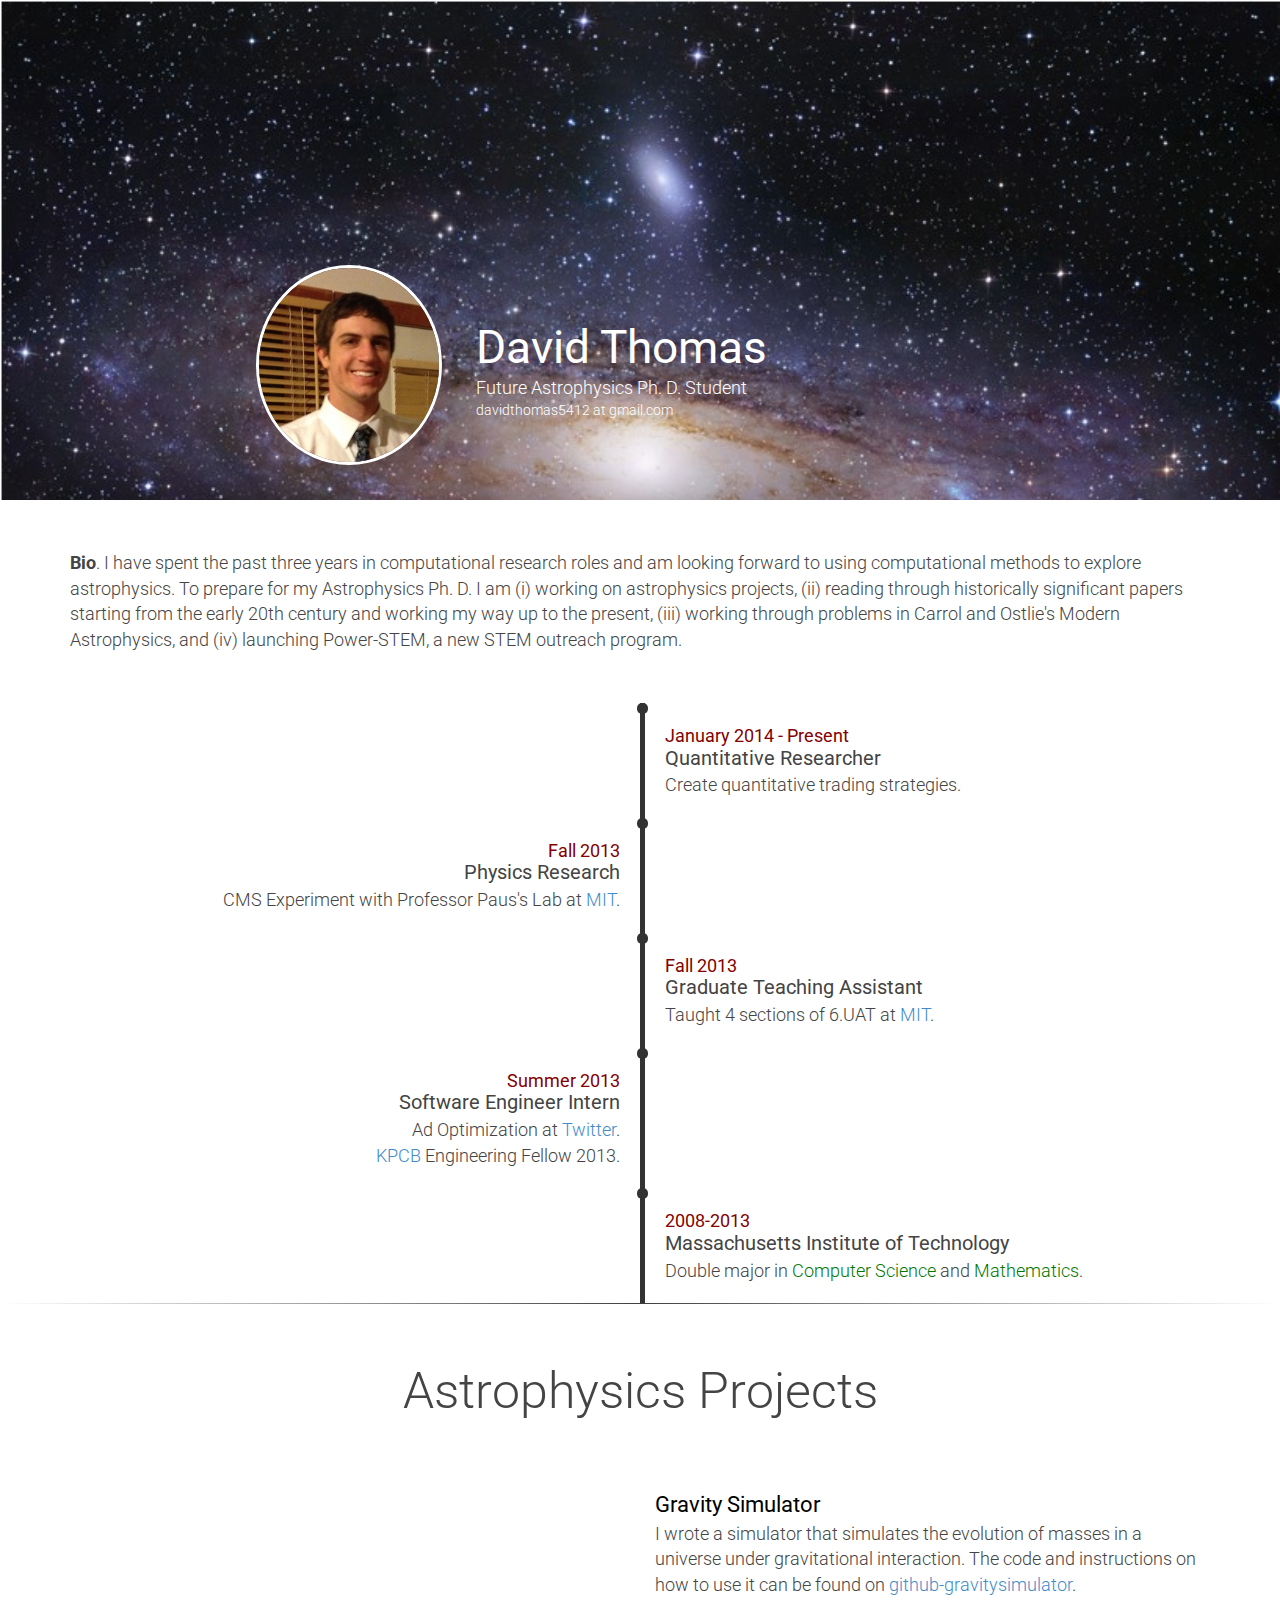
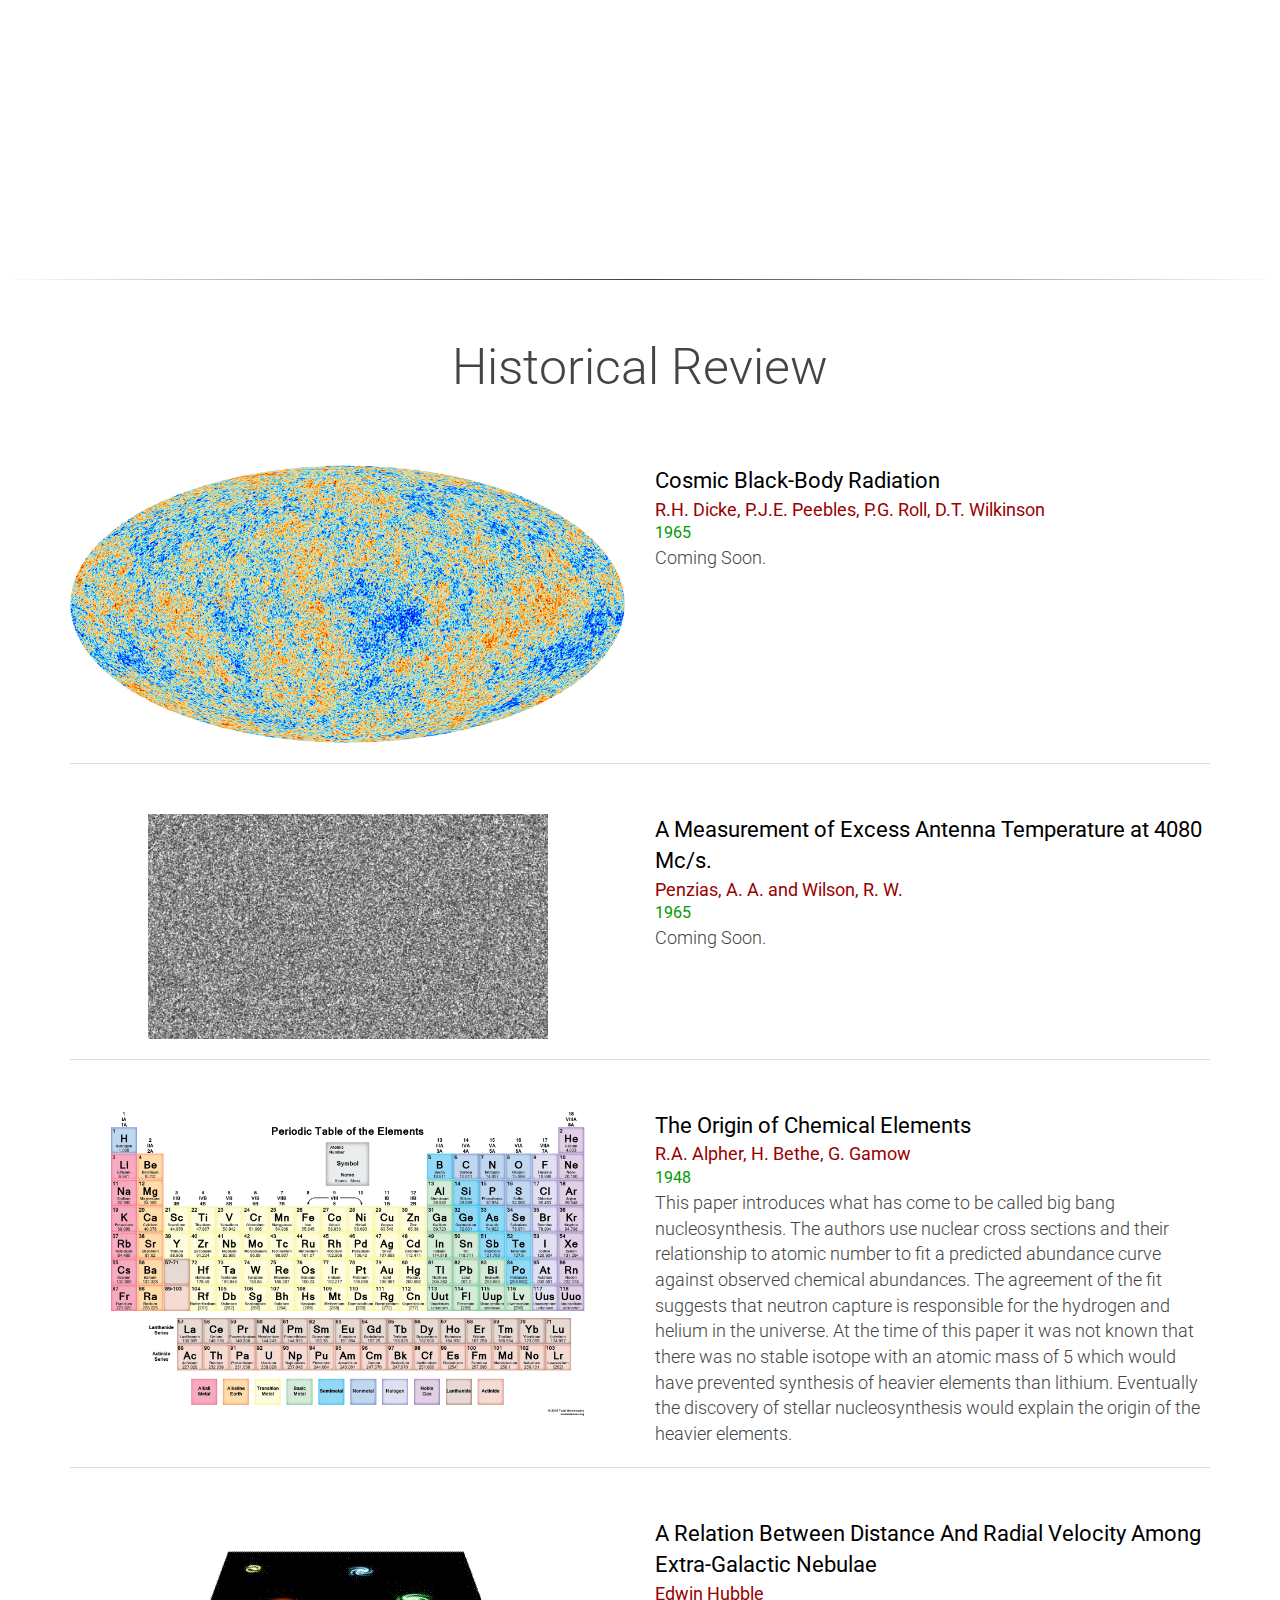
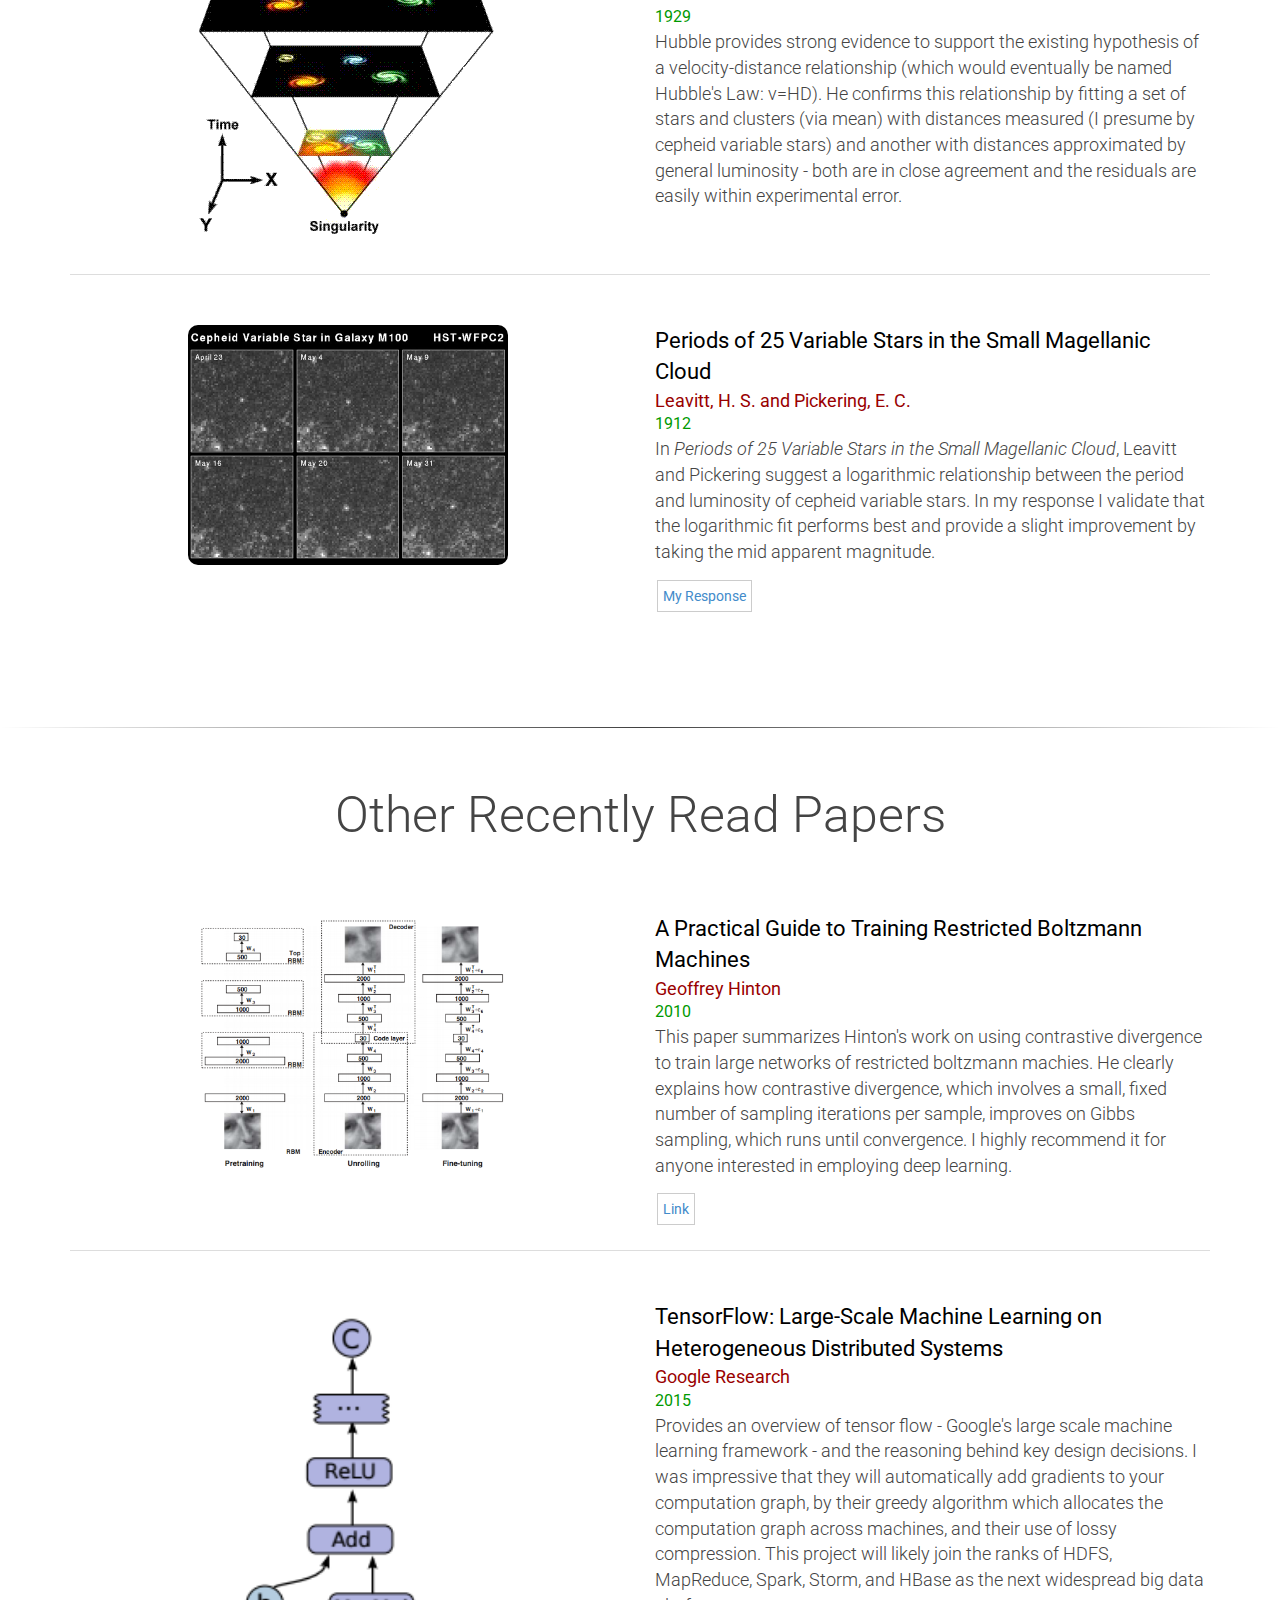
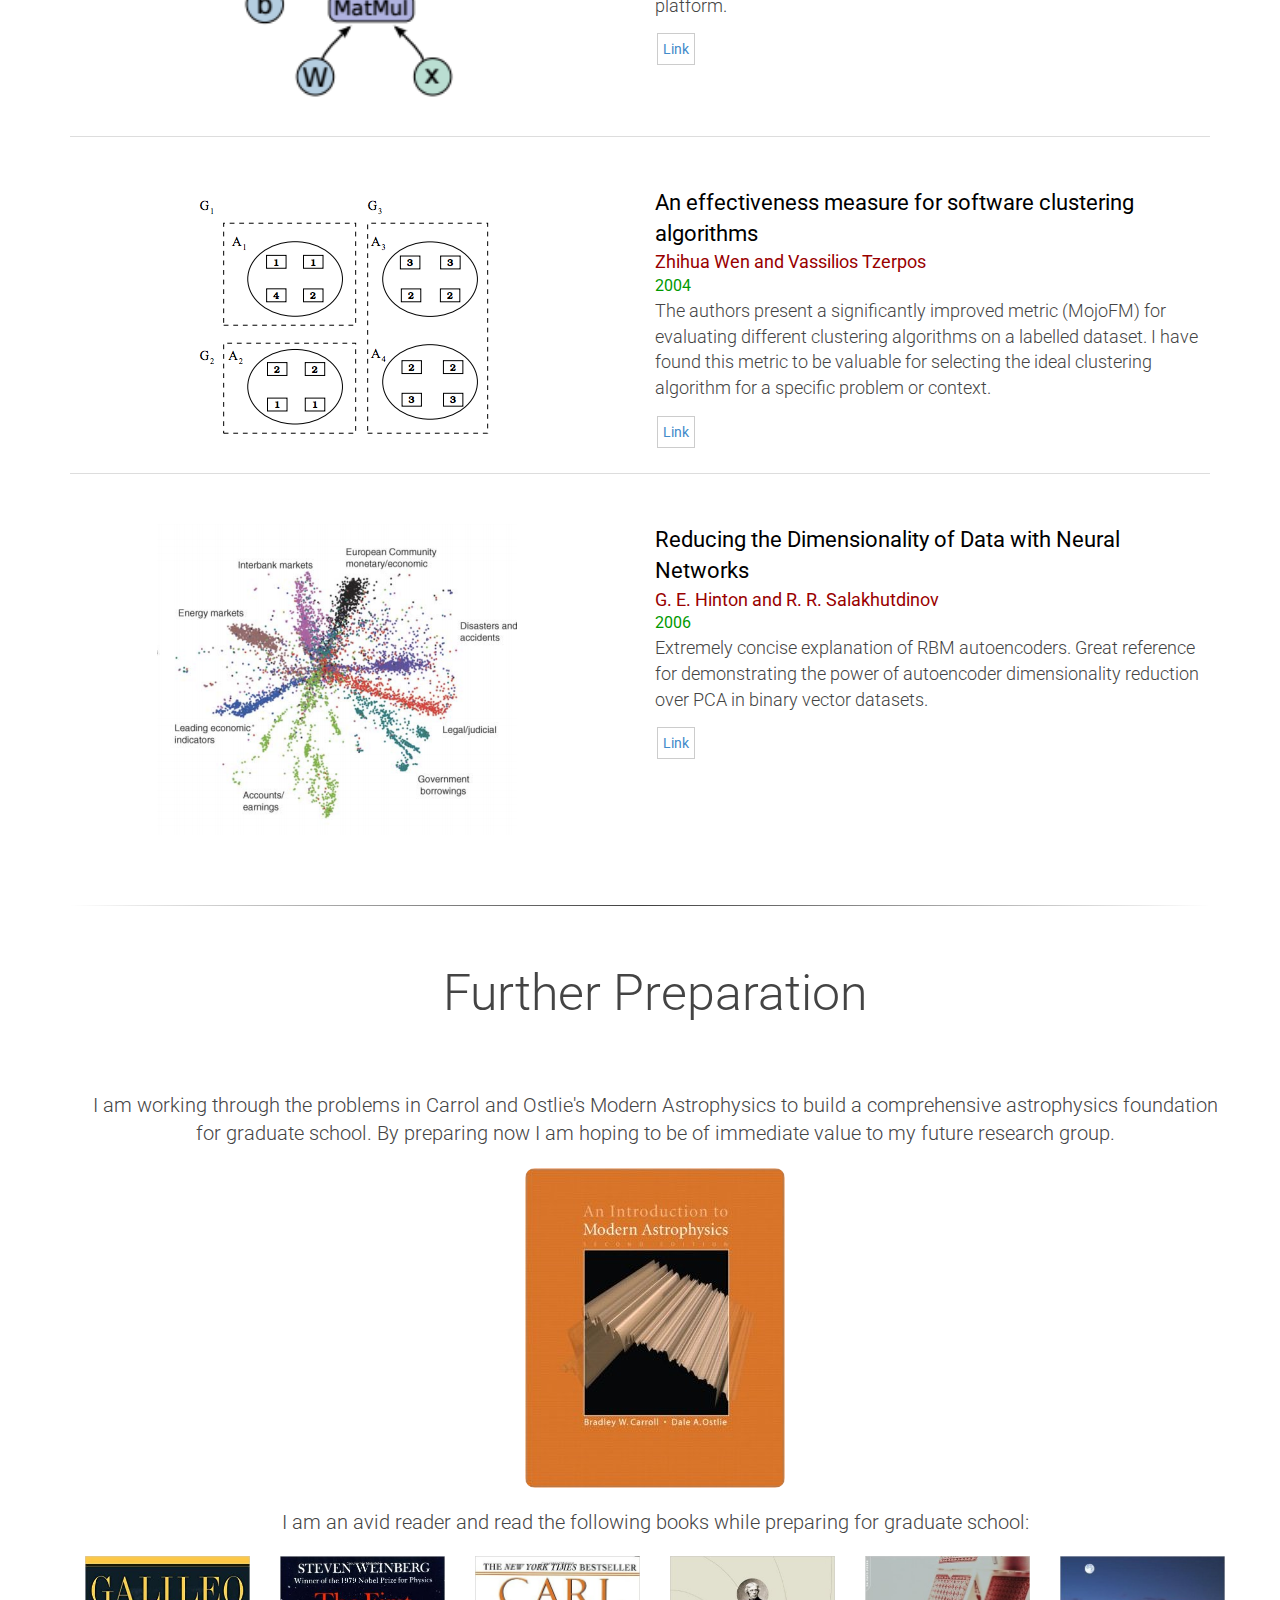
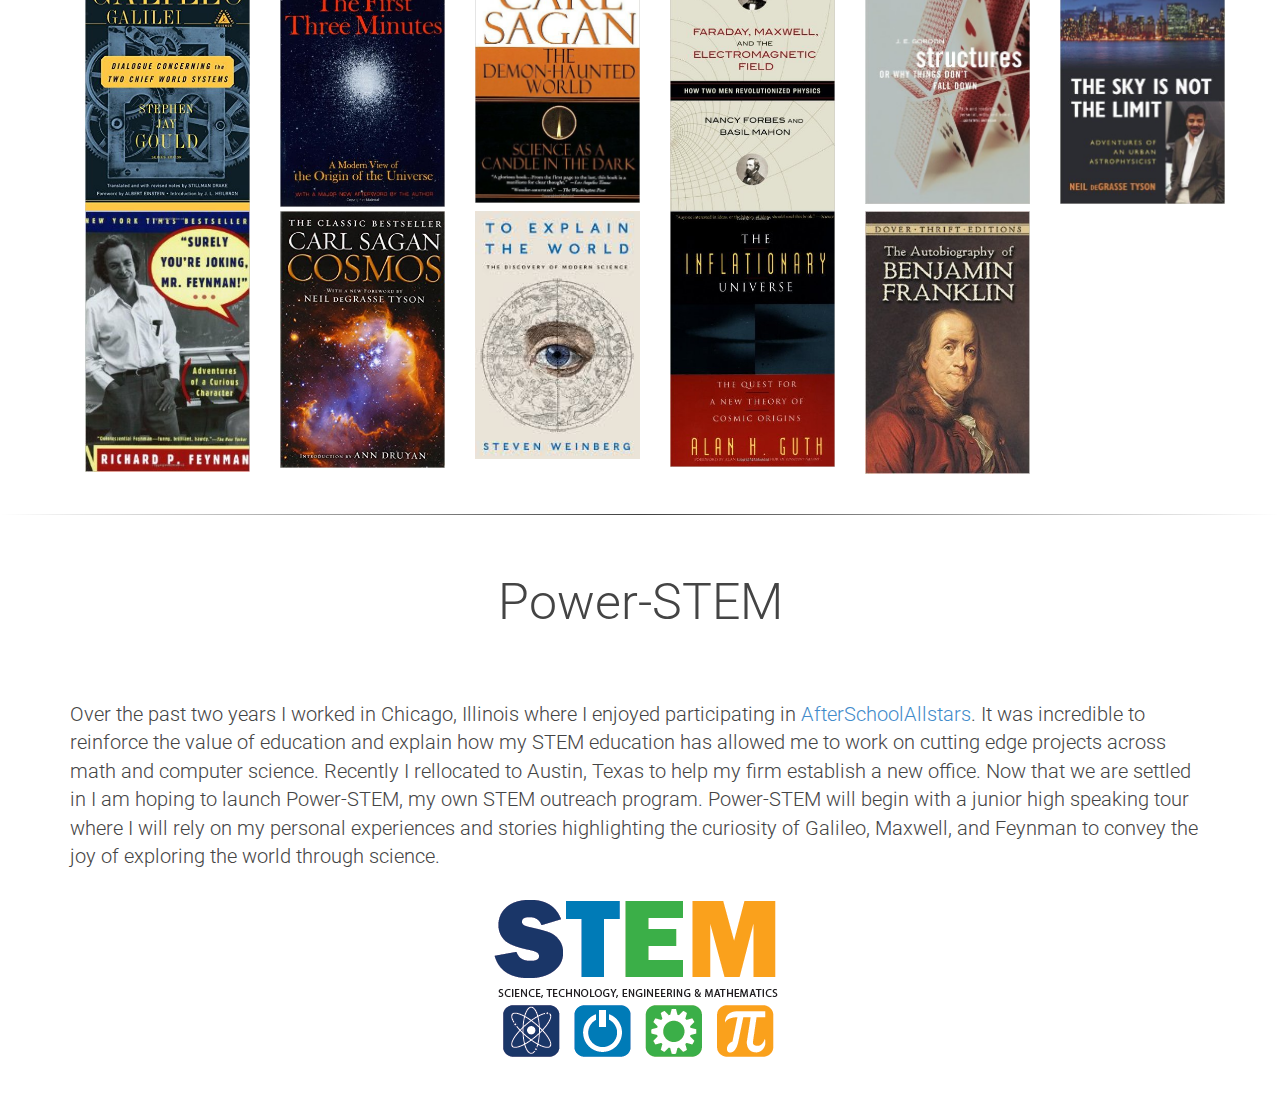
==== commit ce1e3358: "getting pubwrap lines right" ====
--- a/index.html
+++ b/index.html
@@ -240,7 +240,7 @@
       </div>
     </div>
     <div id="pubs">
-      <div class="pubwrap"  style="border-bottom: none;">
+      <div class="pubwrap">
       <div class="row">
         <div class="col-md-6">
           <div class="pubimg">
@@ -288,7 +288,7 @@
         </div>
       </div>
     </div>
-    <div class="pubwrap">
+    <div class="pubwrap" style="border-bottom: none;">
       <div class="row">
         <div class="col-md-6">
           <div class="pubimg">
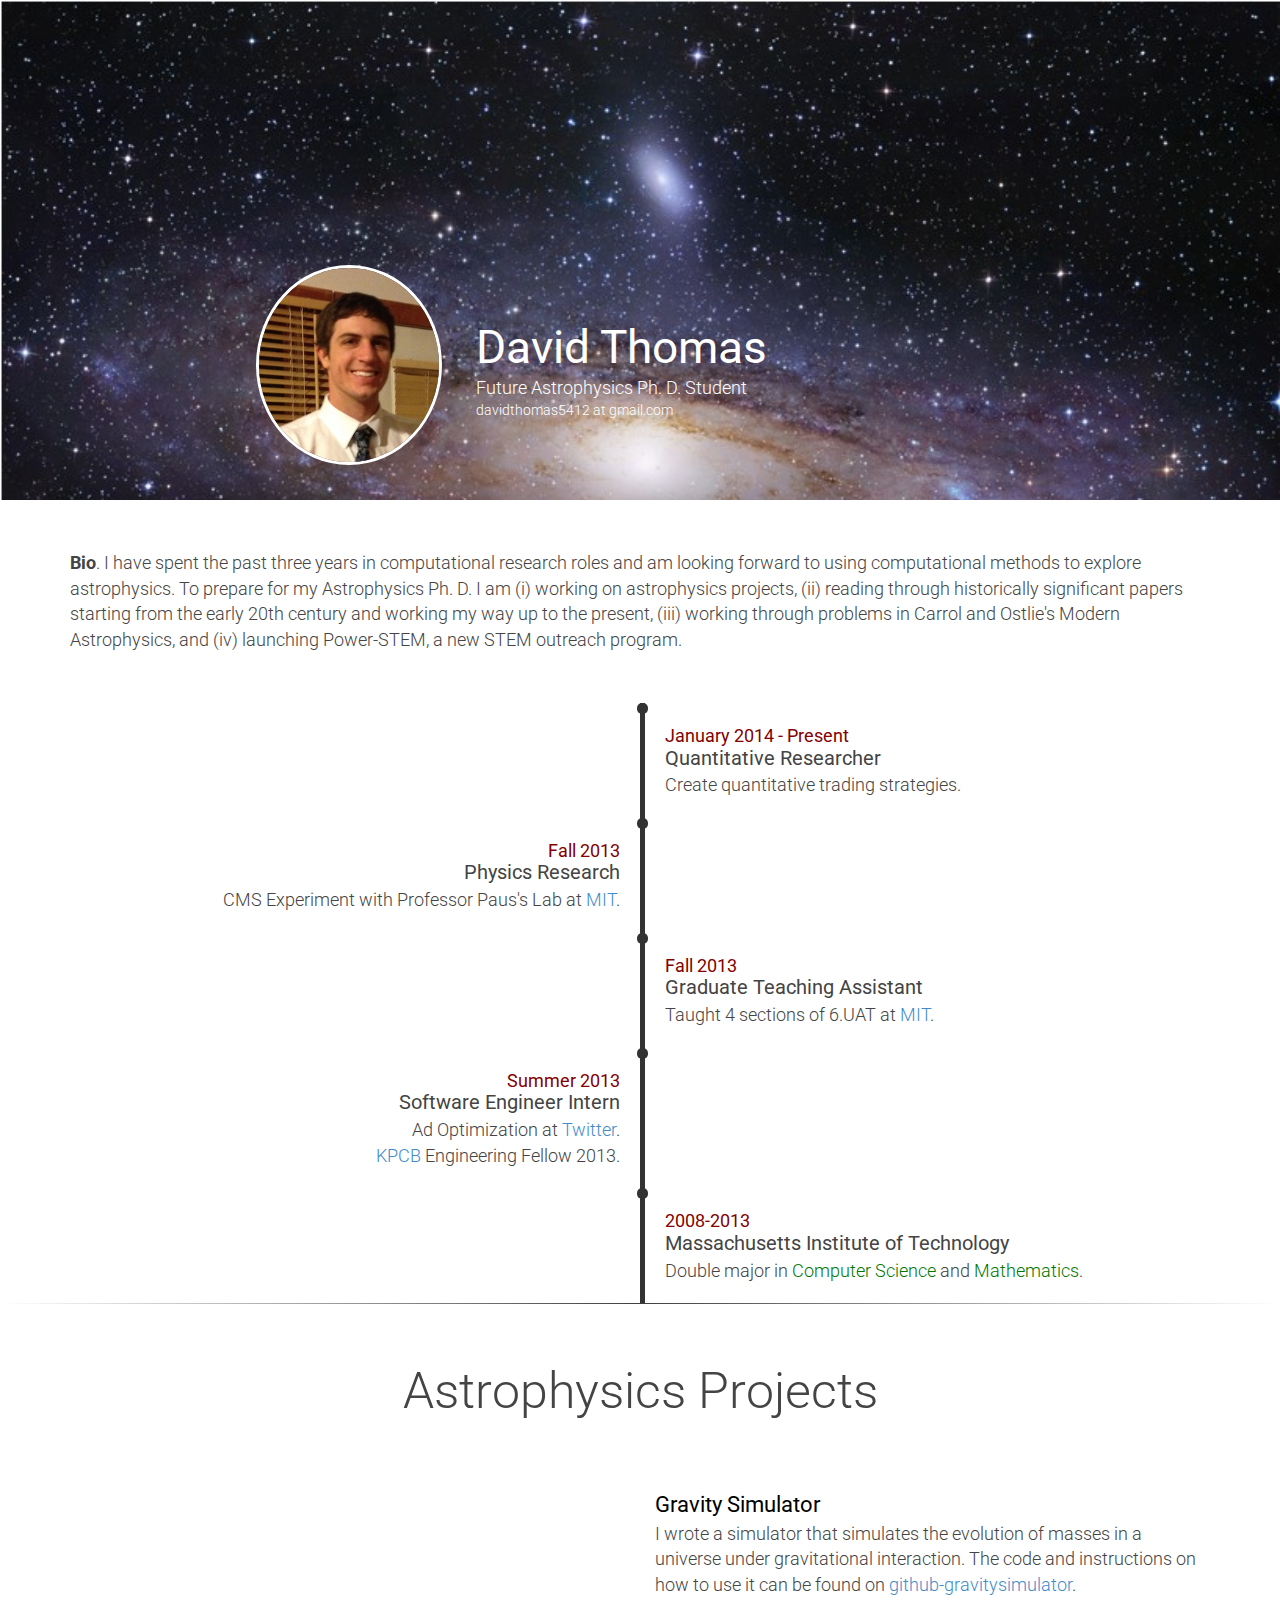
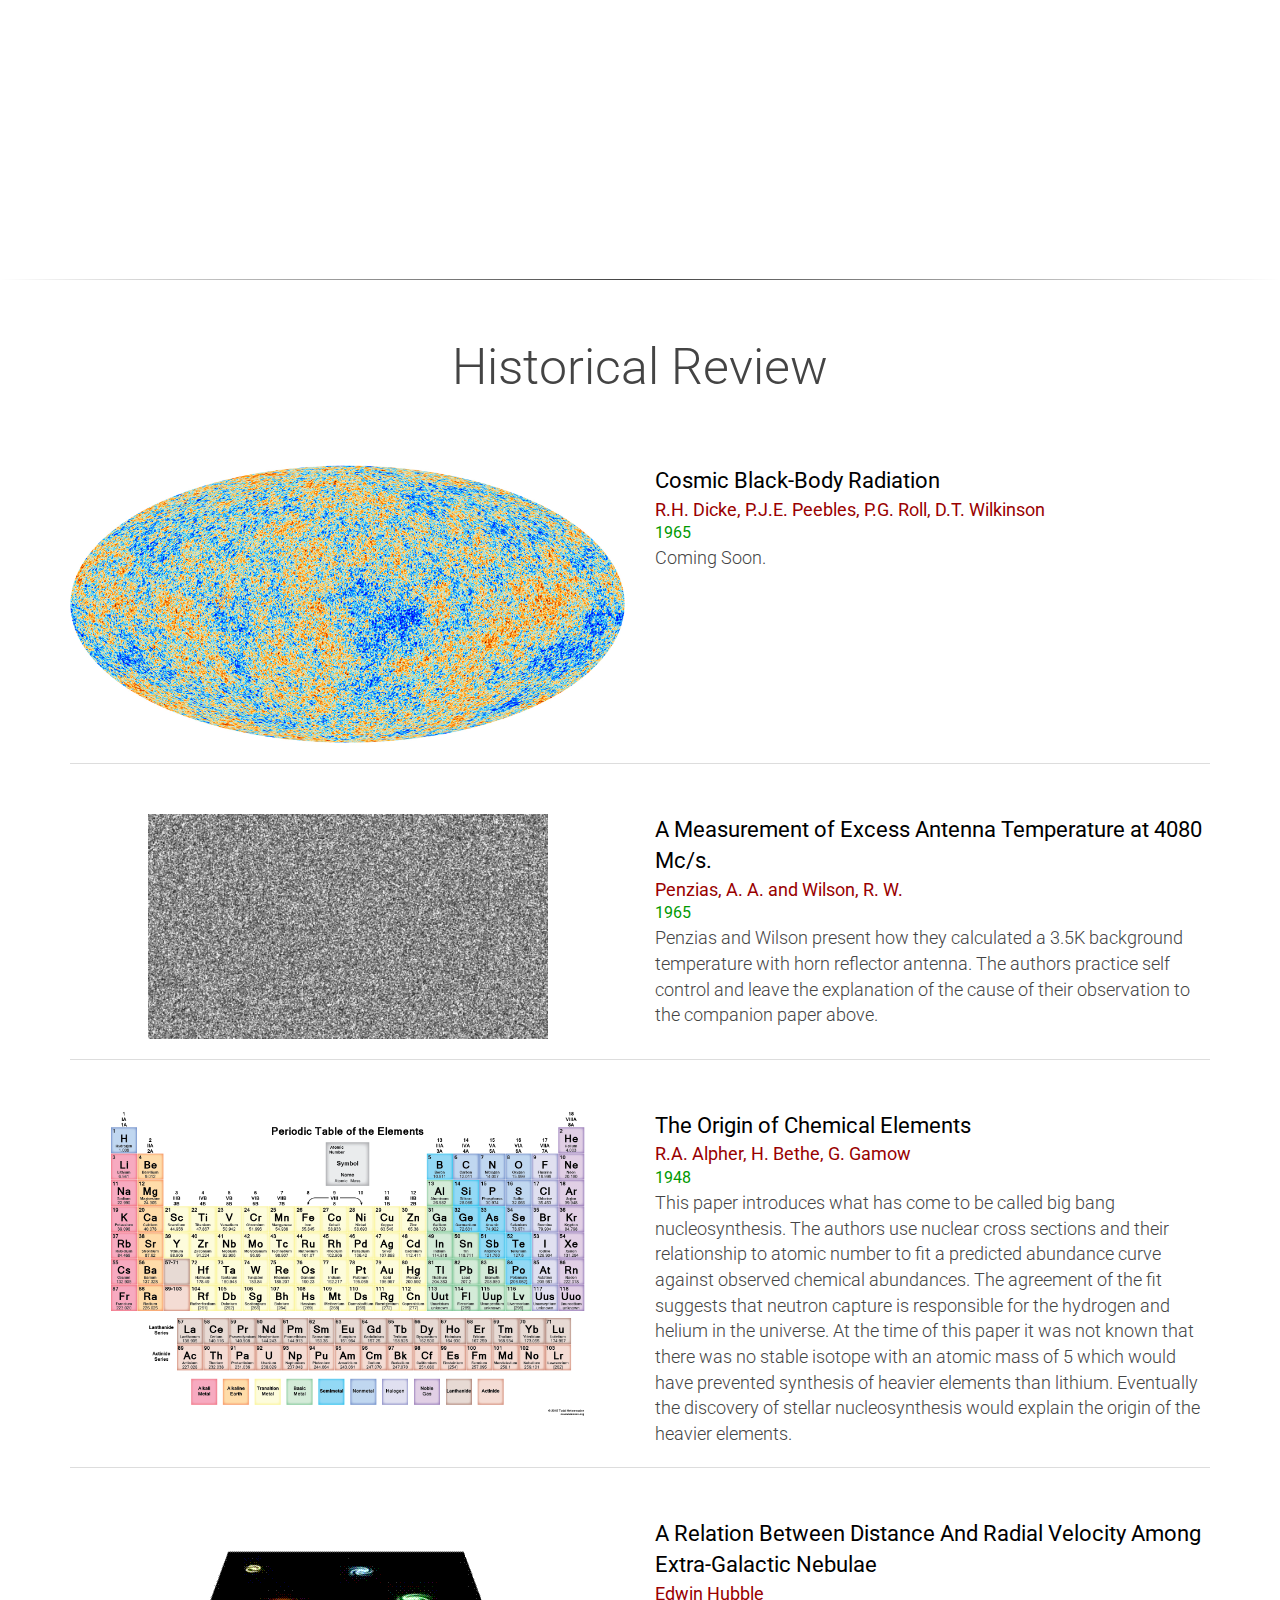
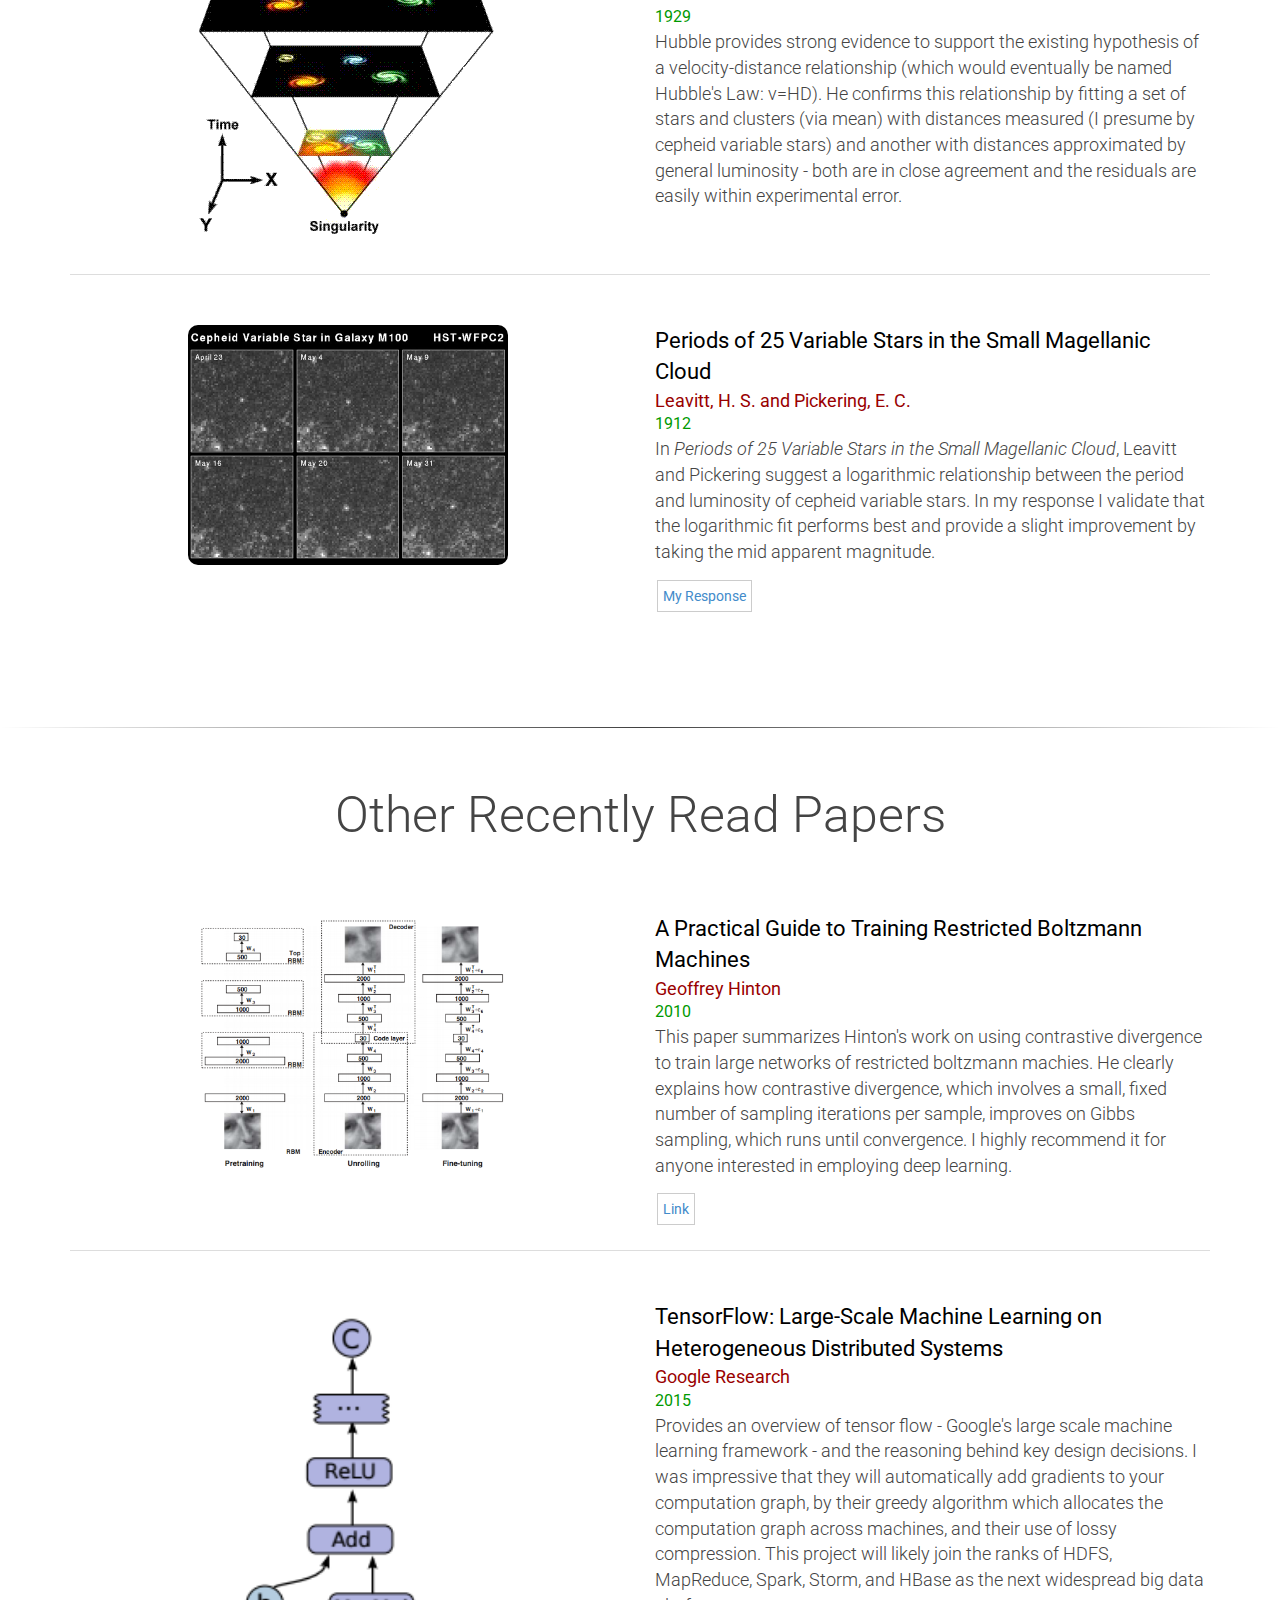
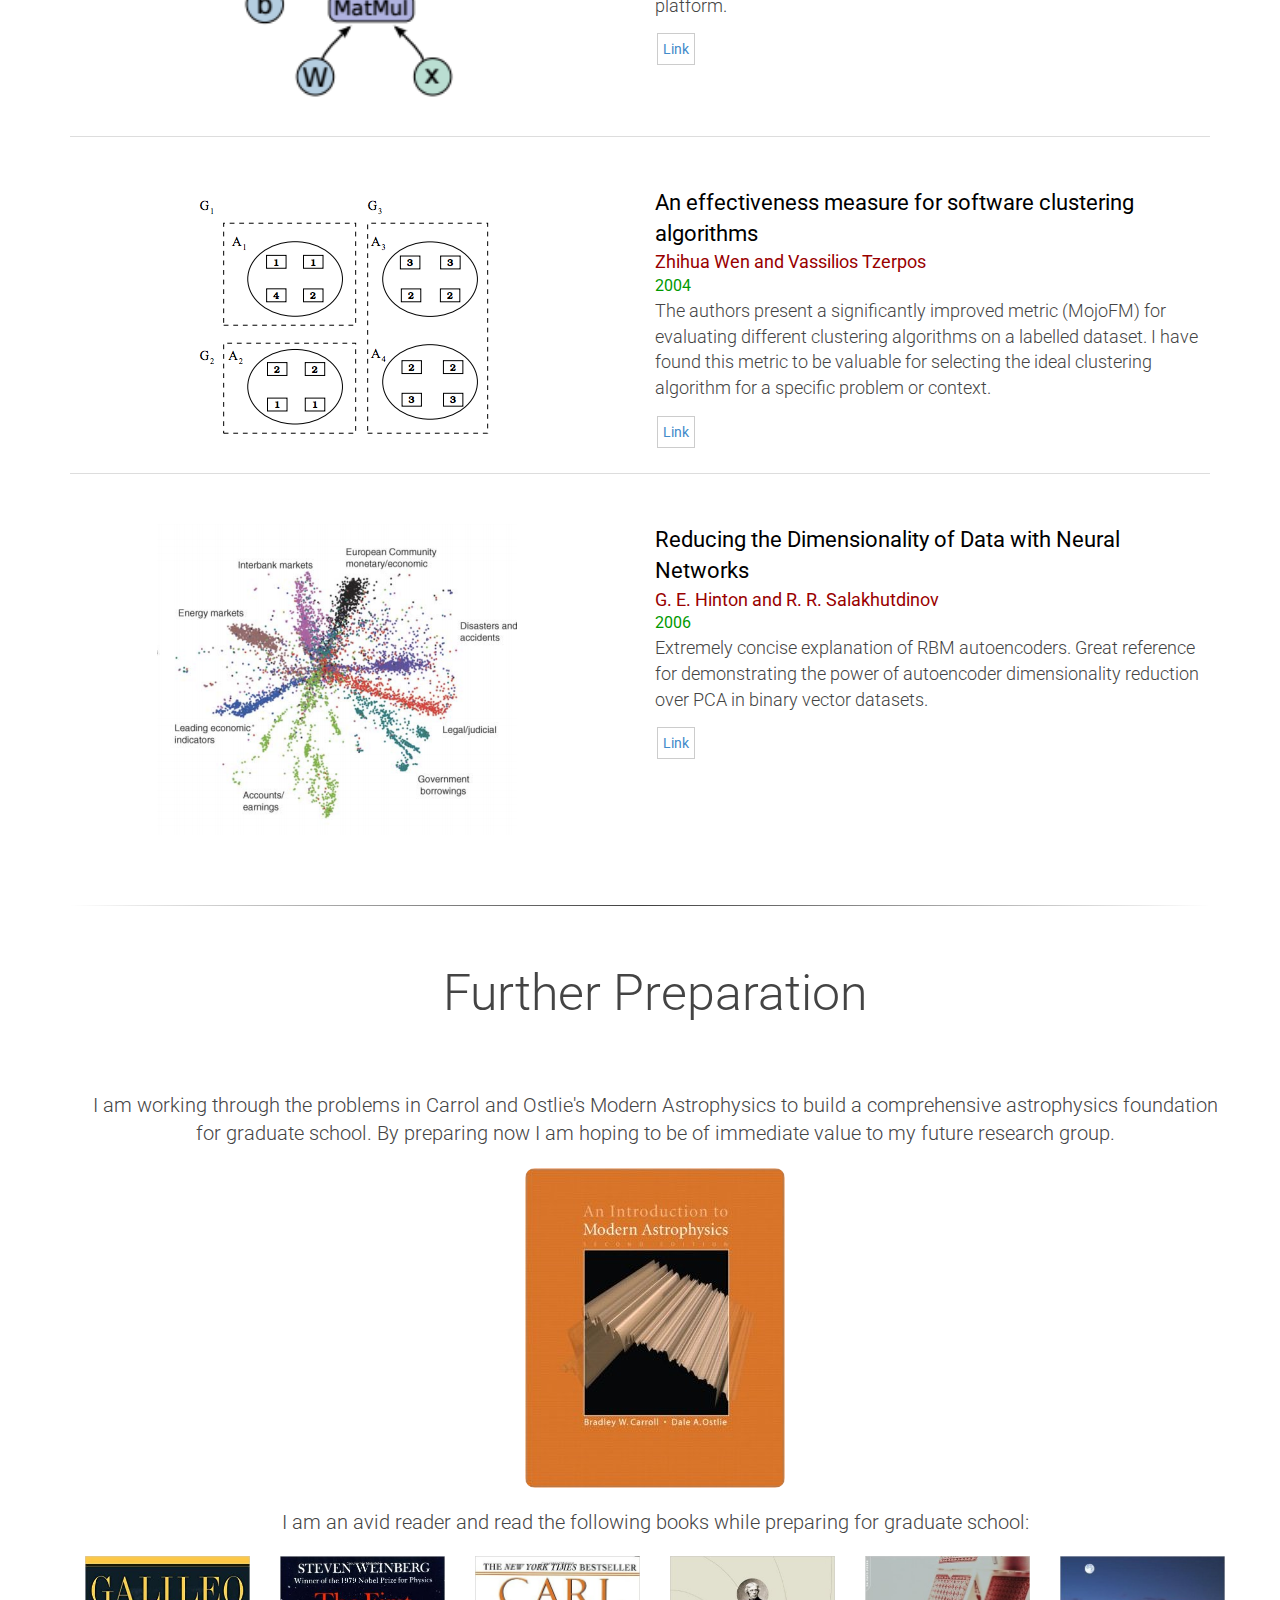
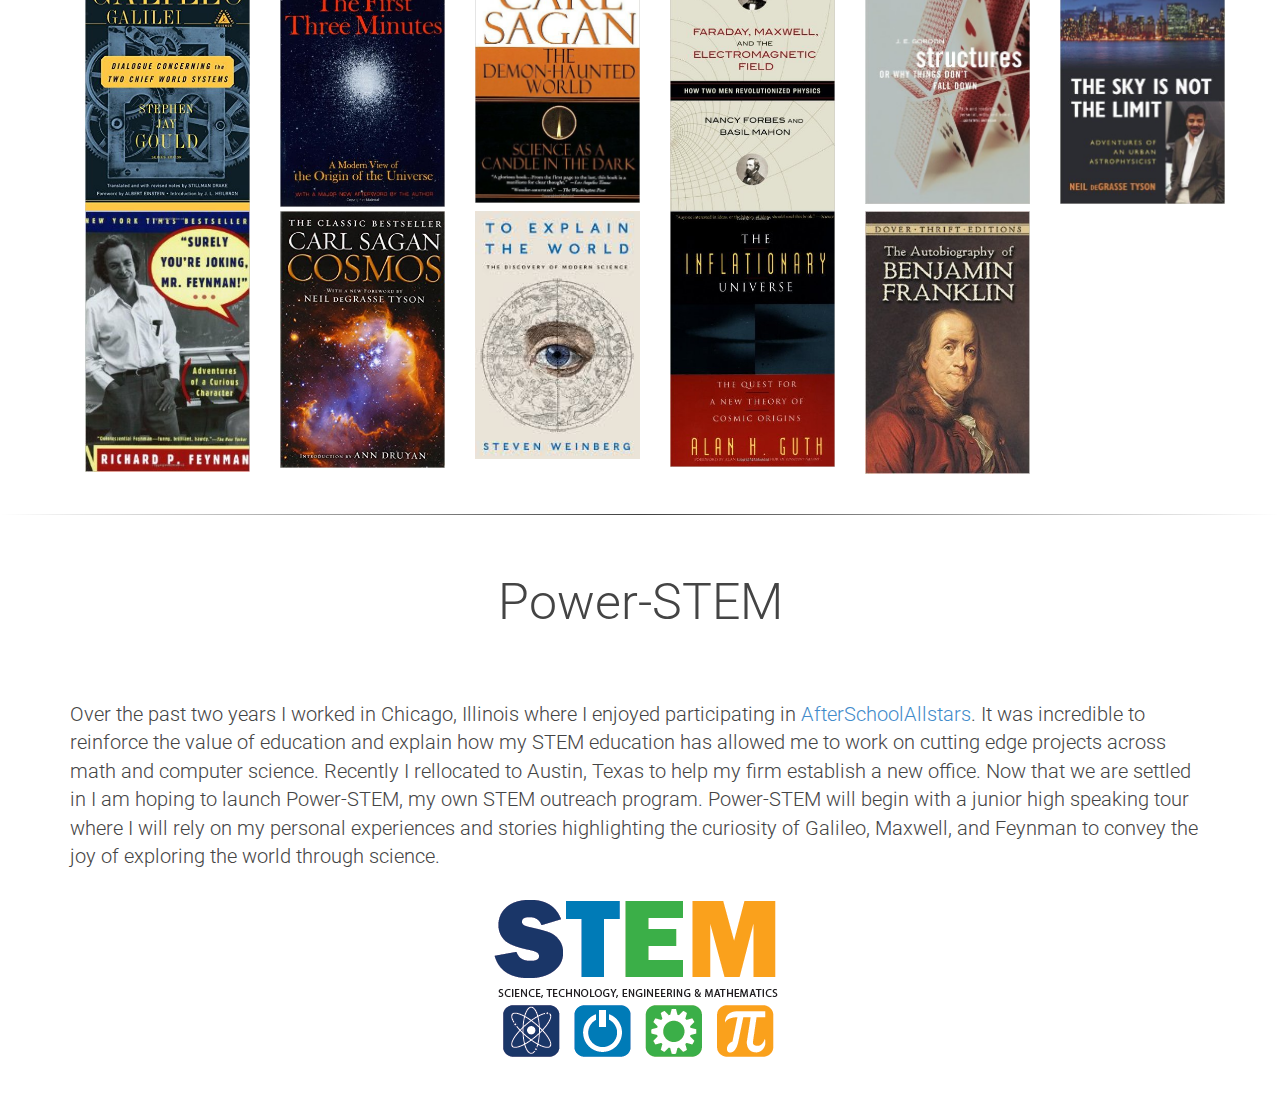
==== commit b601e761: "first CMB" ====
--- a/index.html
+++ b/index.html
@@ -136,7 +136,8 @@
             <div class="pubt">A Measurement of Excess Antenna Temperature at 4080 Mc/s.</div>
             <div class="puba">Penzias, A. A. and Wilson, R. W.</div>
             <div class="pubv">1965</div>
-            <div class="pubd">Coming Soon.</div>
+            <div class="pubd">Penzias and Wilson present how they calculated a 3.5K background temperature with horn reflector antenna. The authors practice self control and leave the explanation of the cause of their observation to the companion paper above.
+            </div>
           </div>
         </div>
       </div>
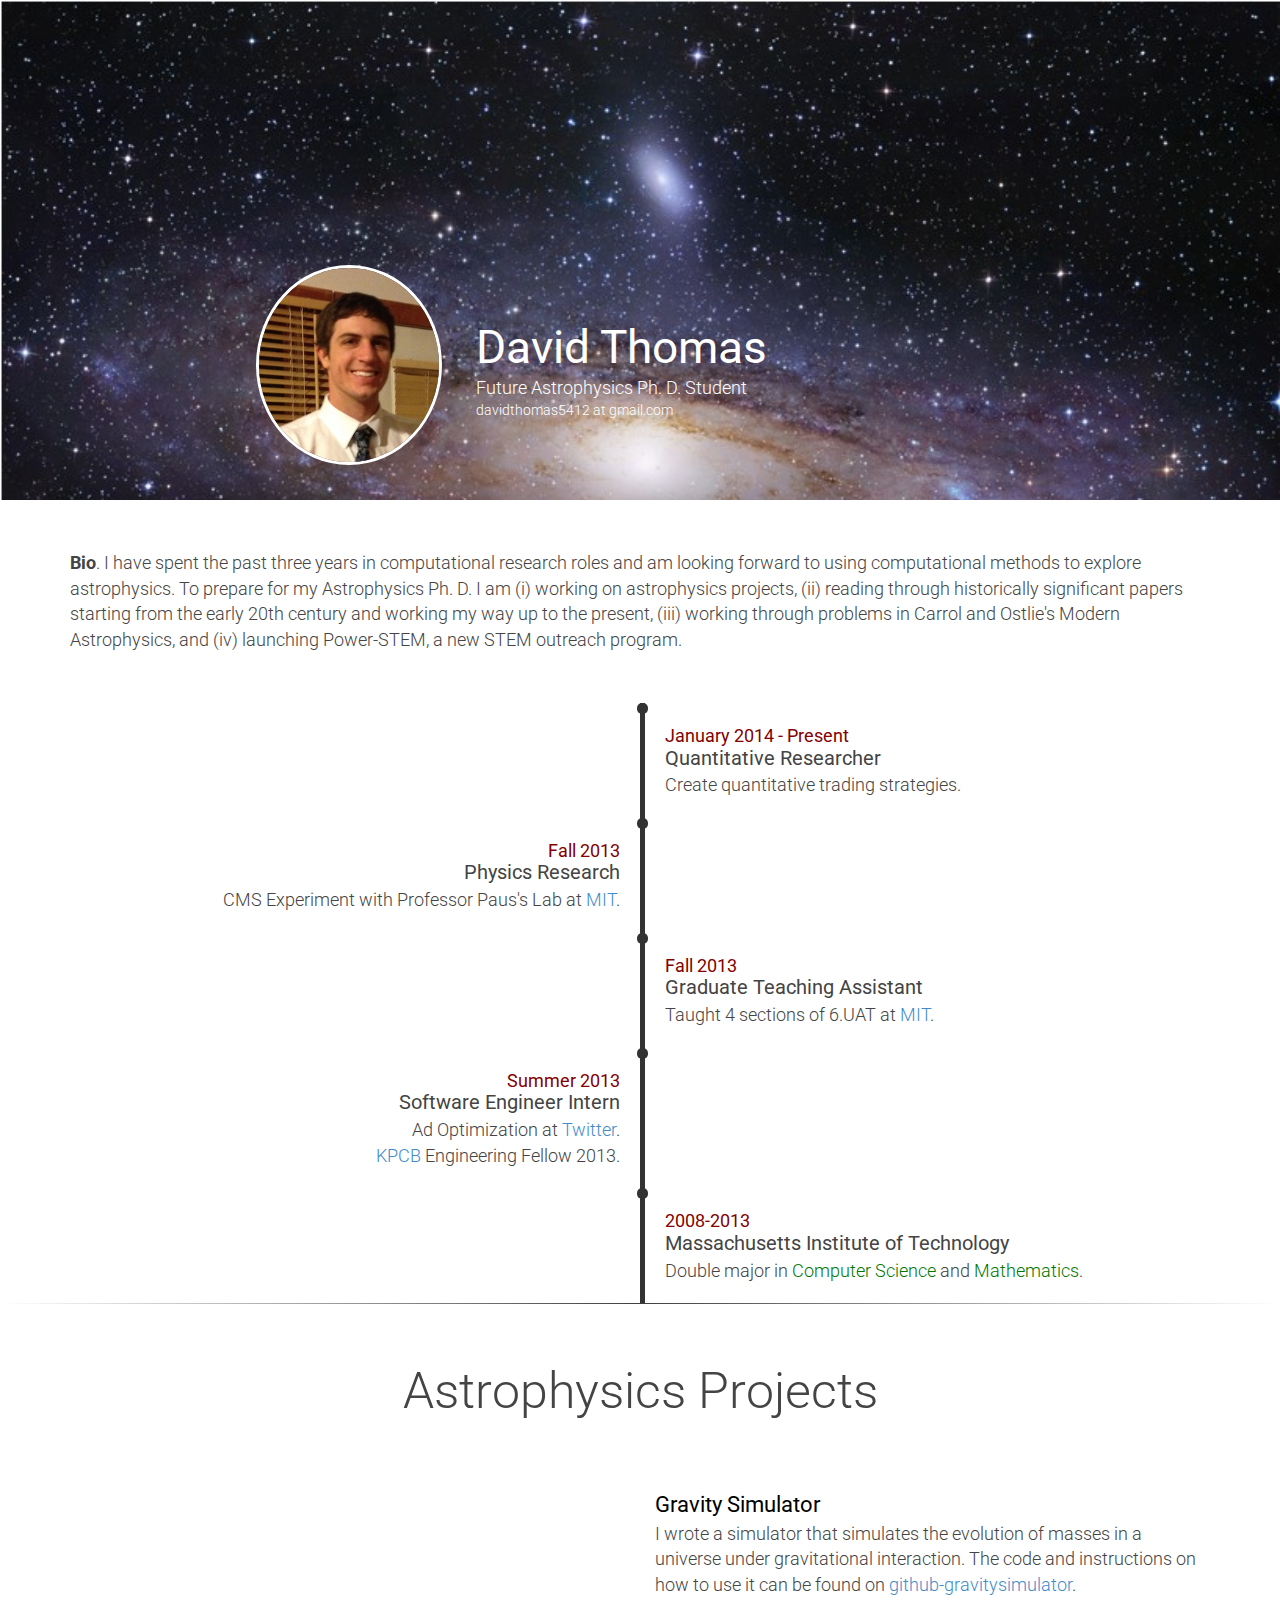
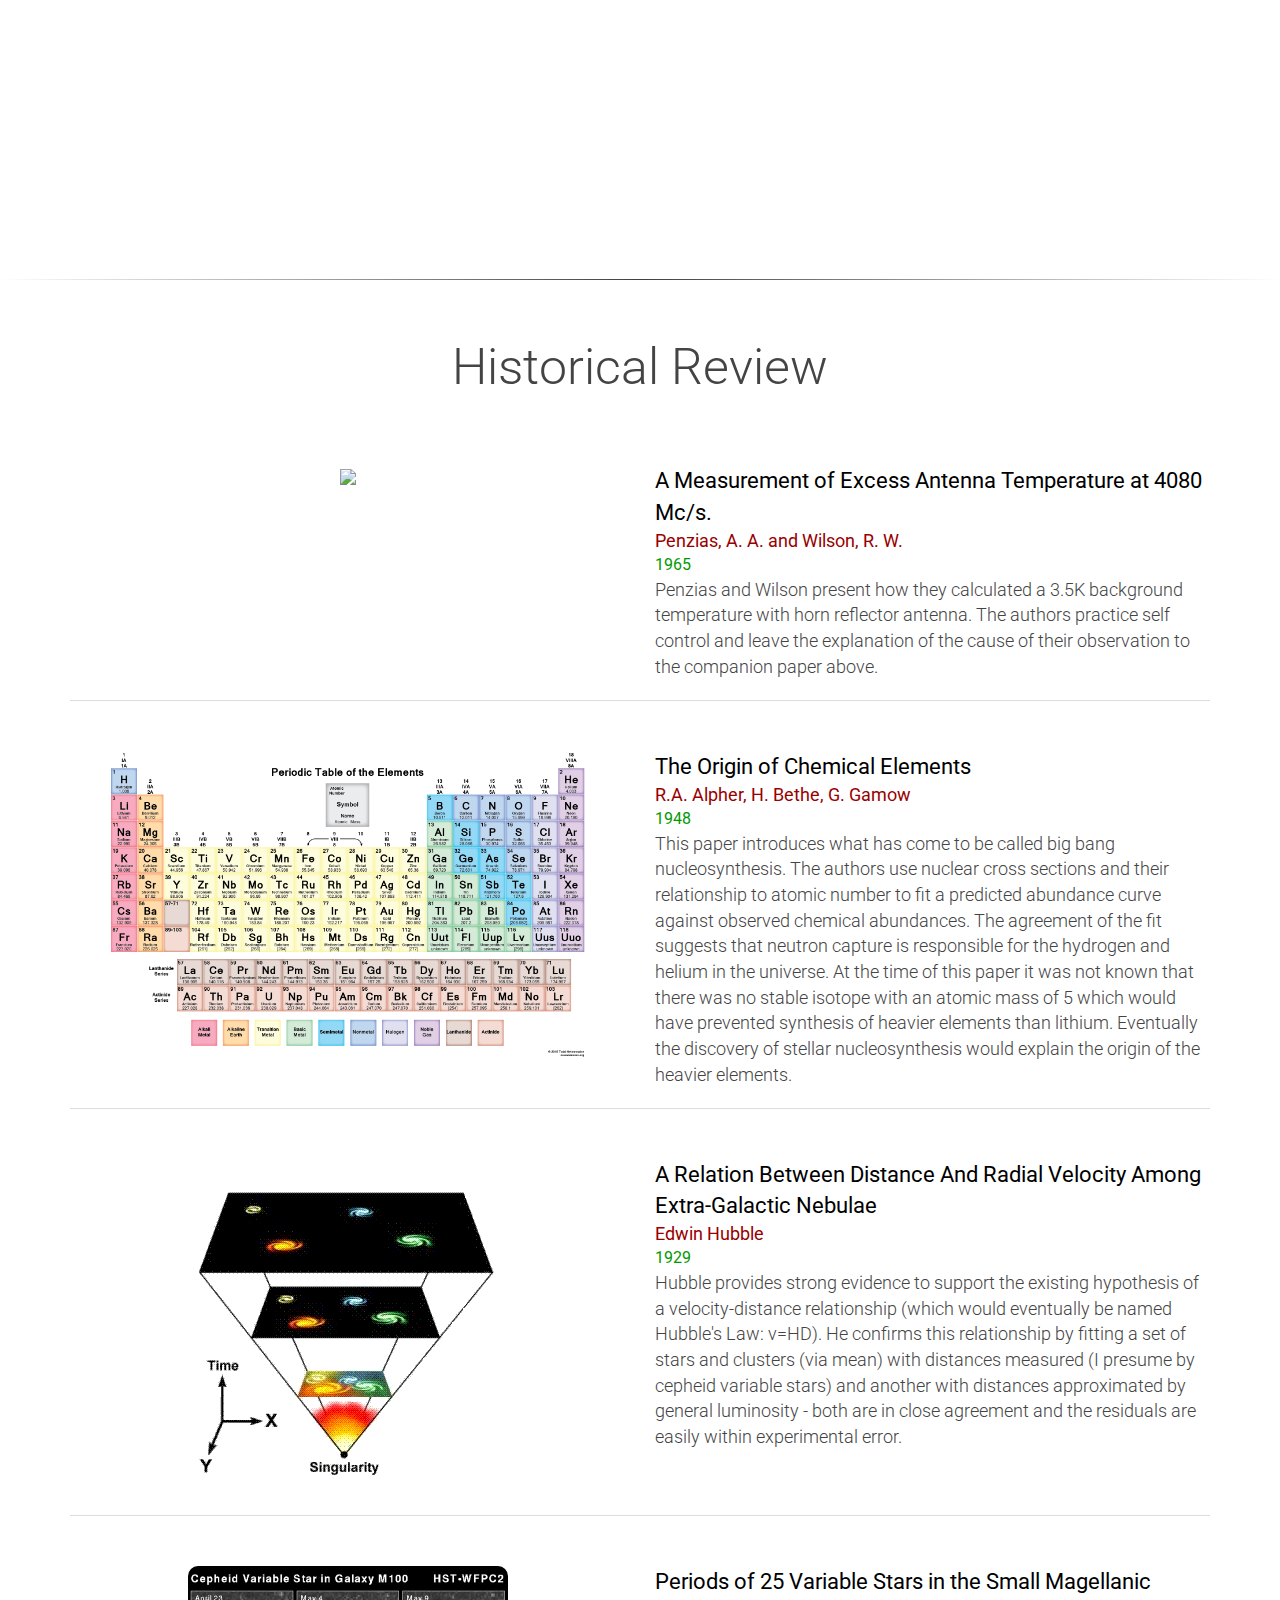
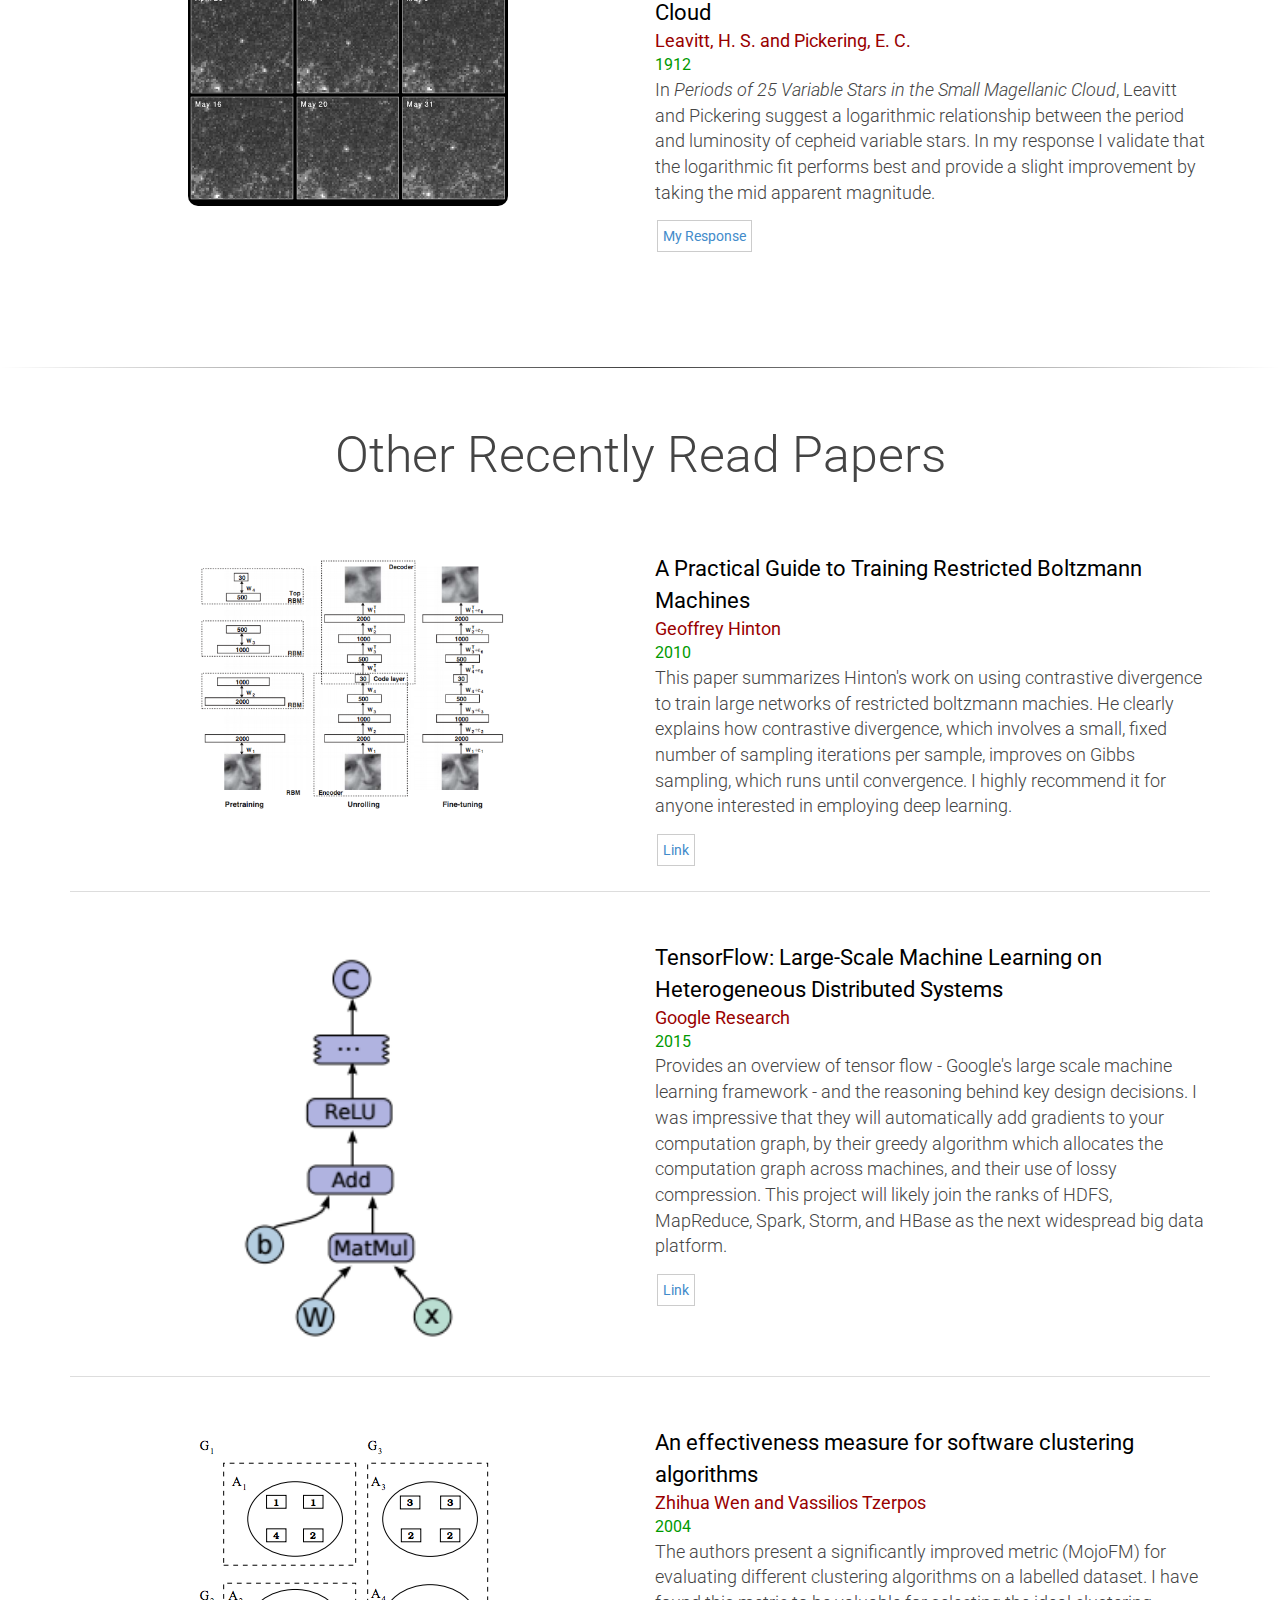
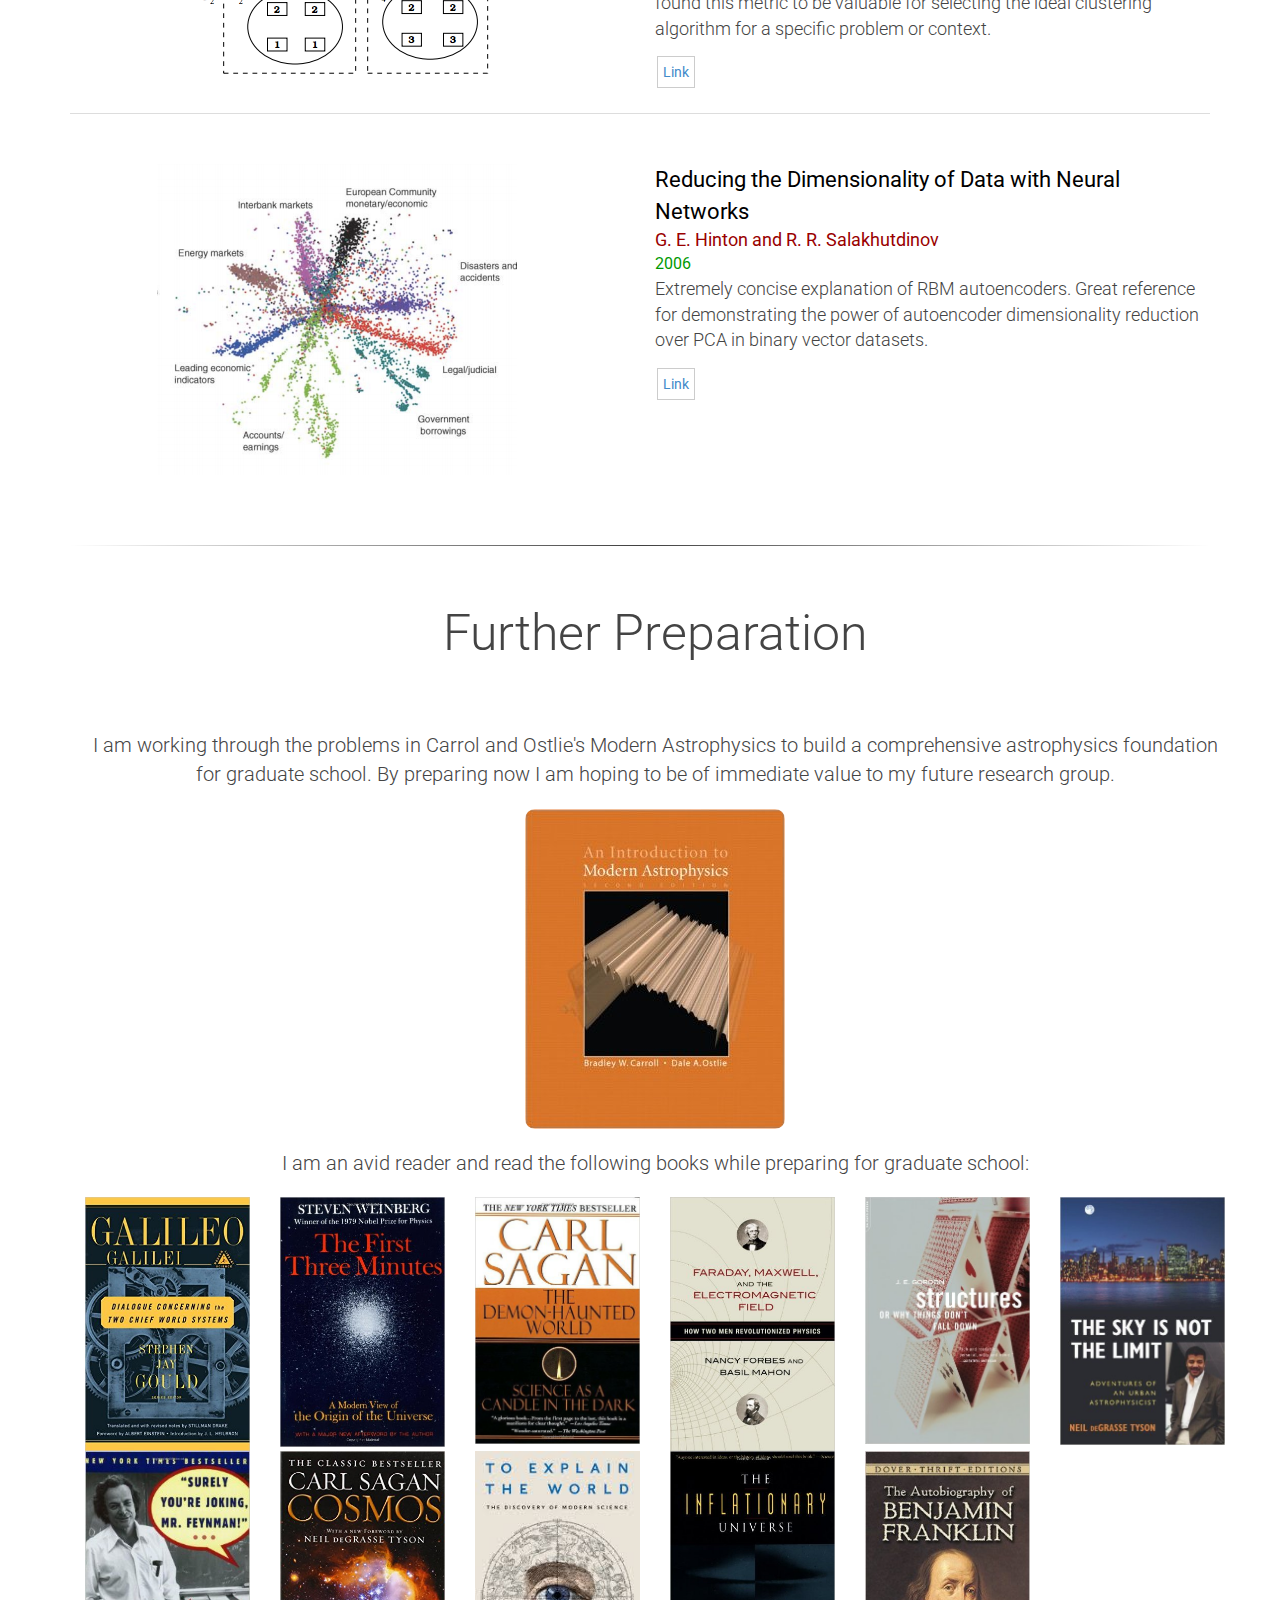
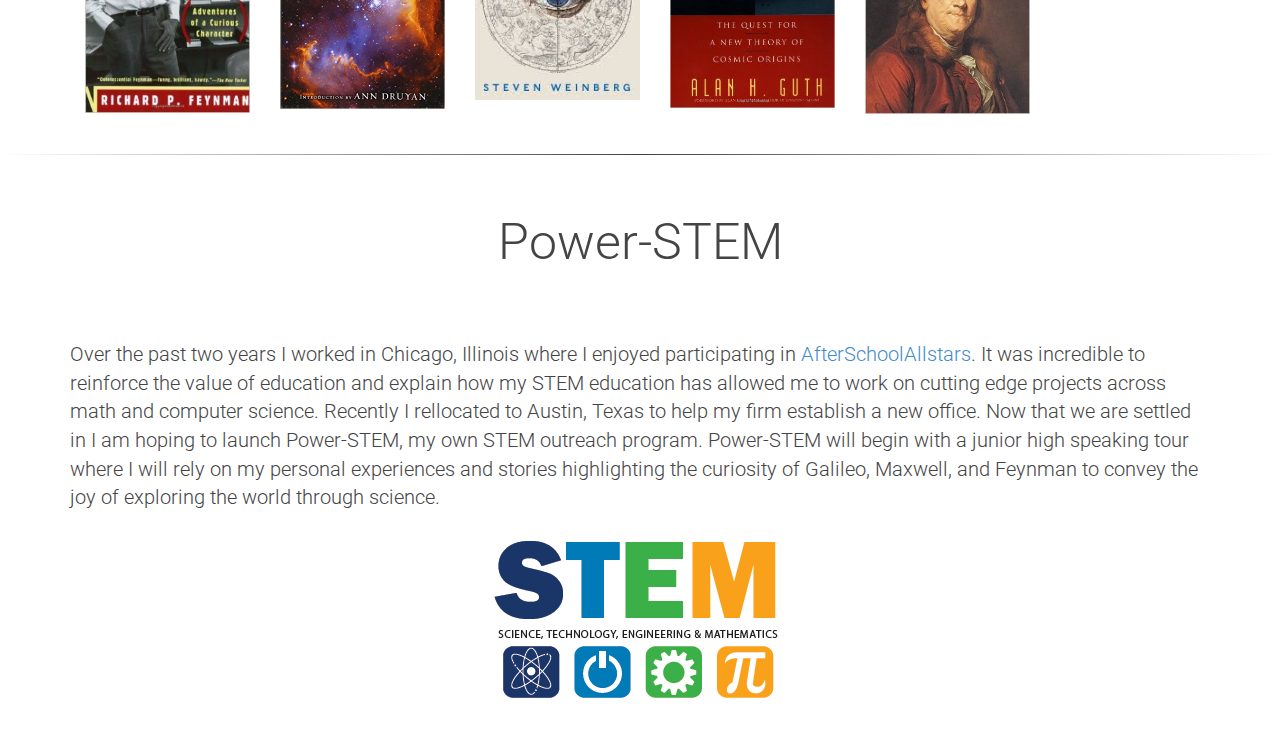
==== commit 30f33951: "removing last cmb" ====
--- a/index.html
+++ b/index.html
@@ -111,24 +111,7 @@
       <div class="row">
         <div class="col-md-6">
           <div class="pubimg">
-          <img src="img/cmb1.jpg">
-          </div>
-        </div>
-        <div class="col-md-6">
-          <div class="pub">
-            <div class="pubt">Cosmic Black-Body Radiation</div>
-            <div class="puba">R.H. Dicke, P.J.E. Peebles, P.G. Roll, D.T. Wilkinson </div>
-            <div class="pubv">1965</div>
-            <div class="pubd">Coming Soon.</div>
-          </div>
-        </div>
-      </div>
-    </div>
-    <div class="pubwrap">
-      <div class="row">
-        <div class="col-md-6">
-          <div class="pubimg">
-          <img style="width:400px;" src="img/img_noise.jpg">
+          <img style="width:400px;" src="img/img/cmb1.jpg">
           </div>
         </div>
         <div class="col-md-6">
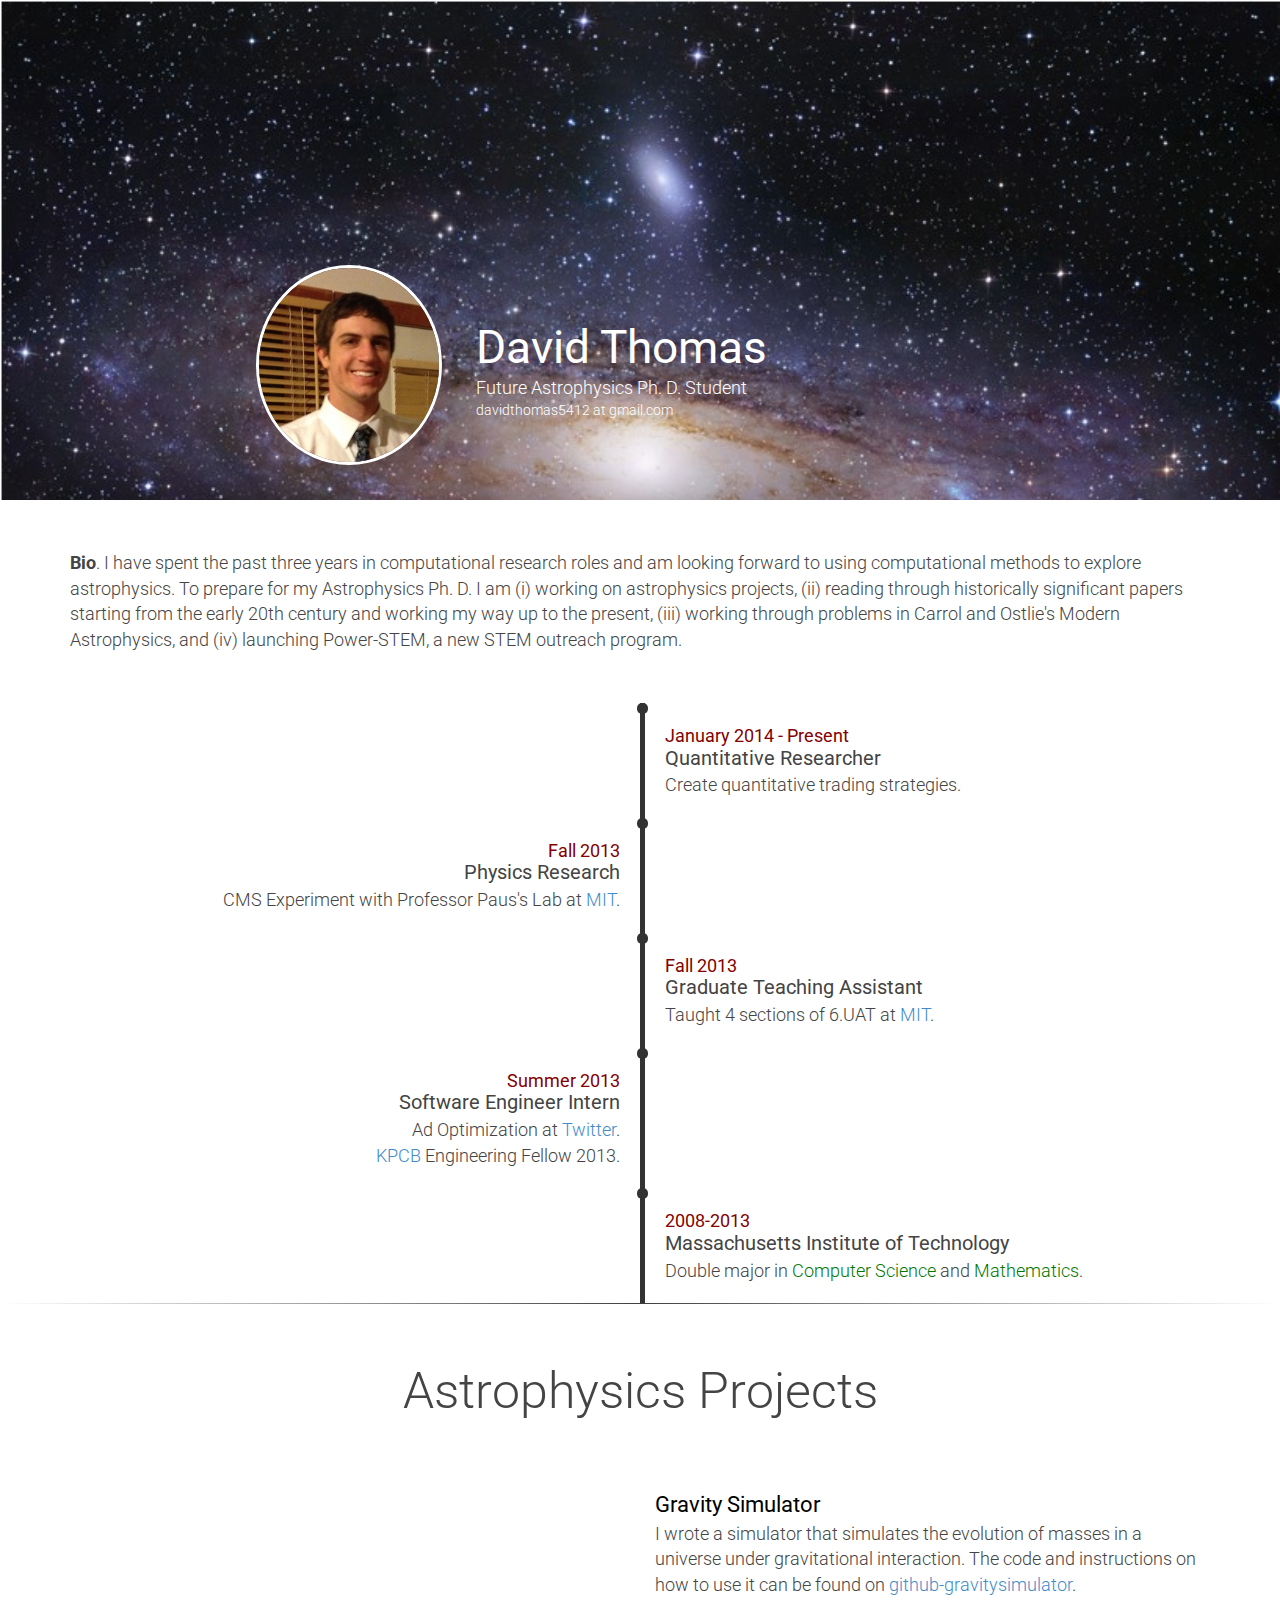
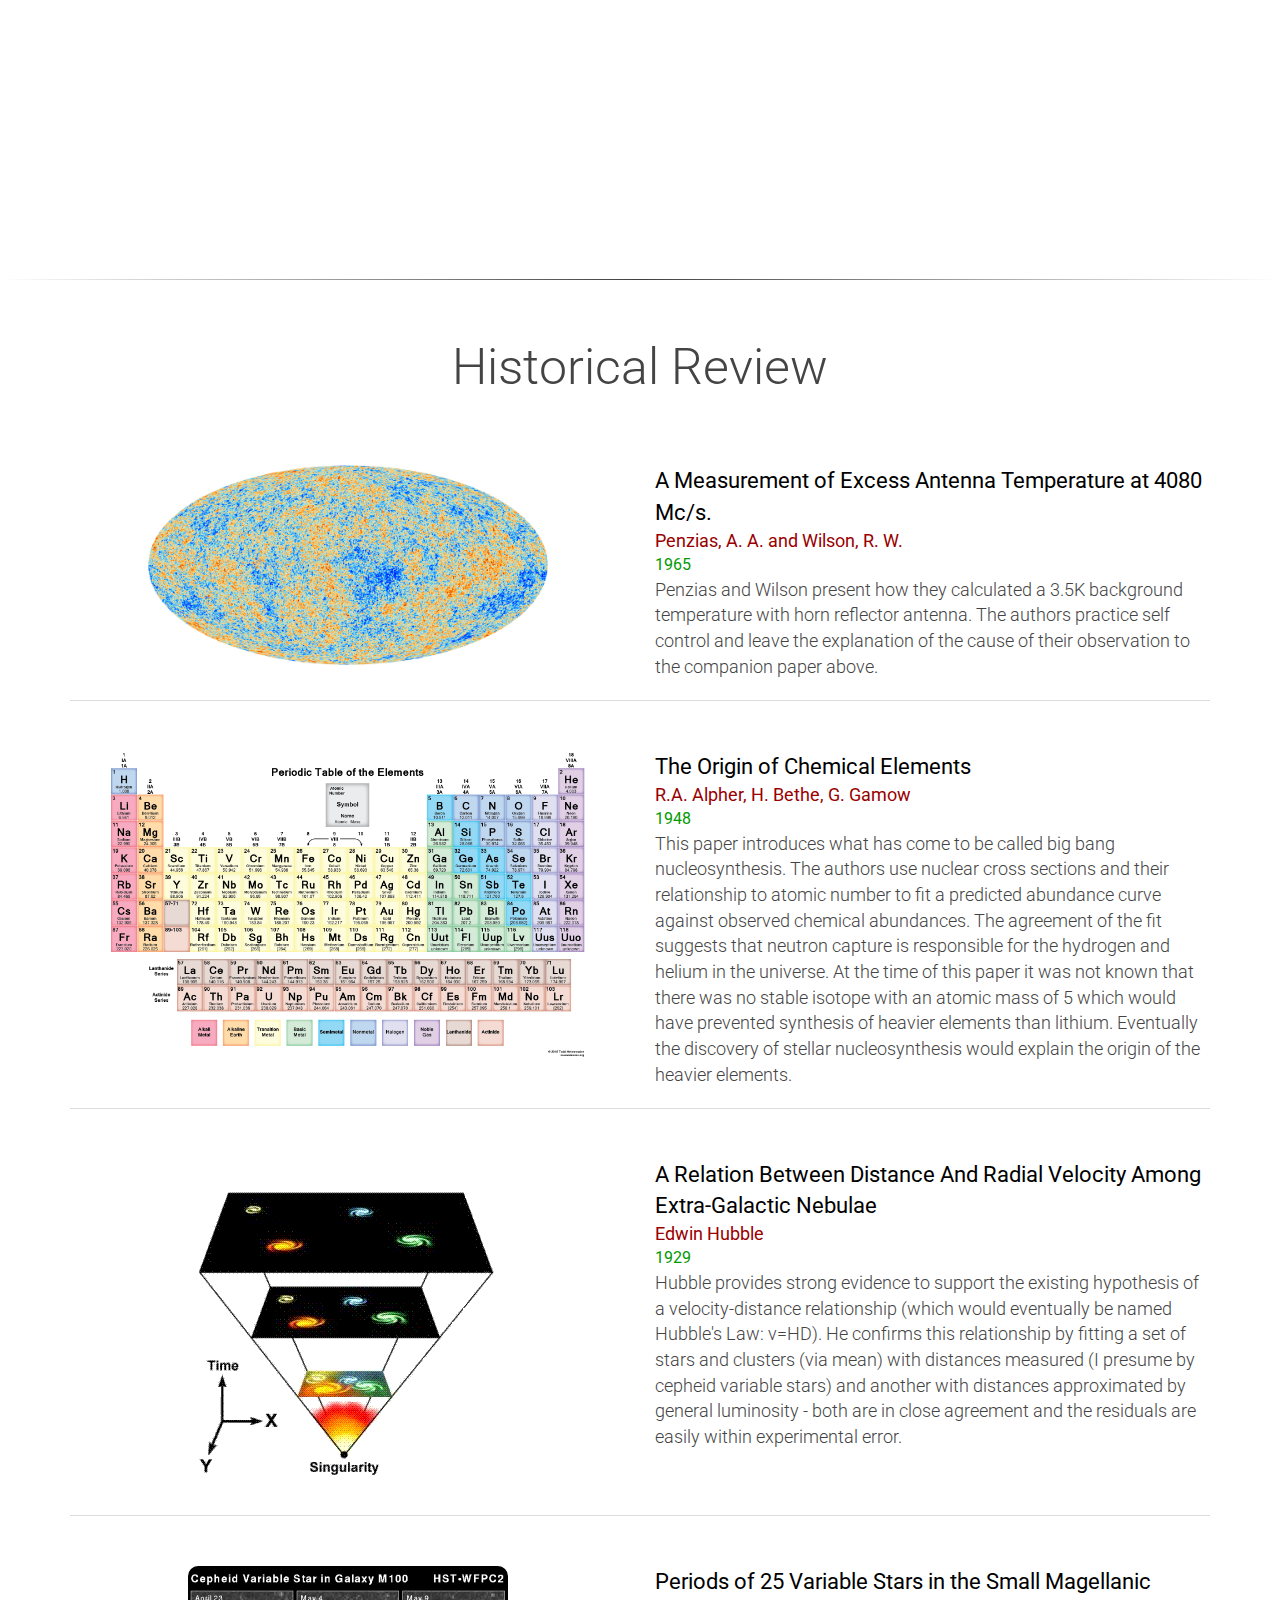
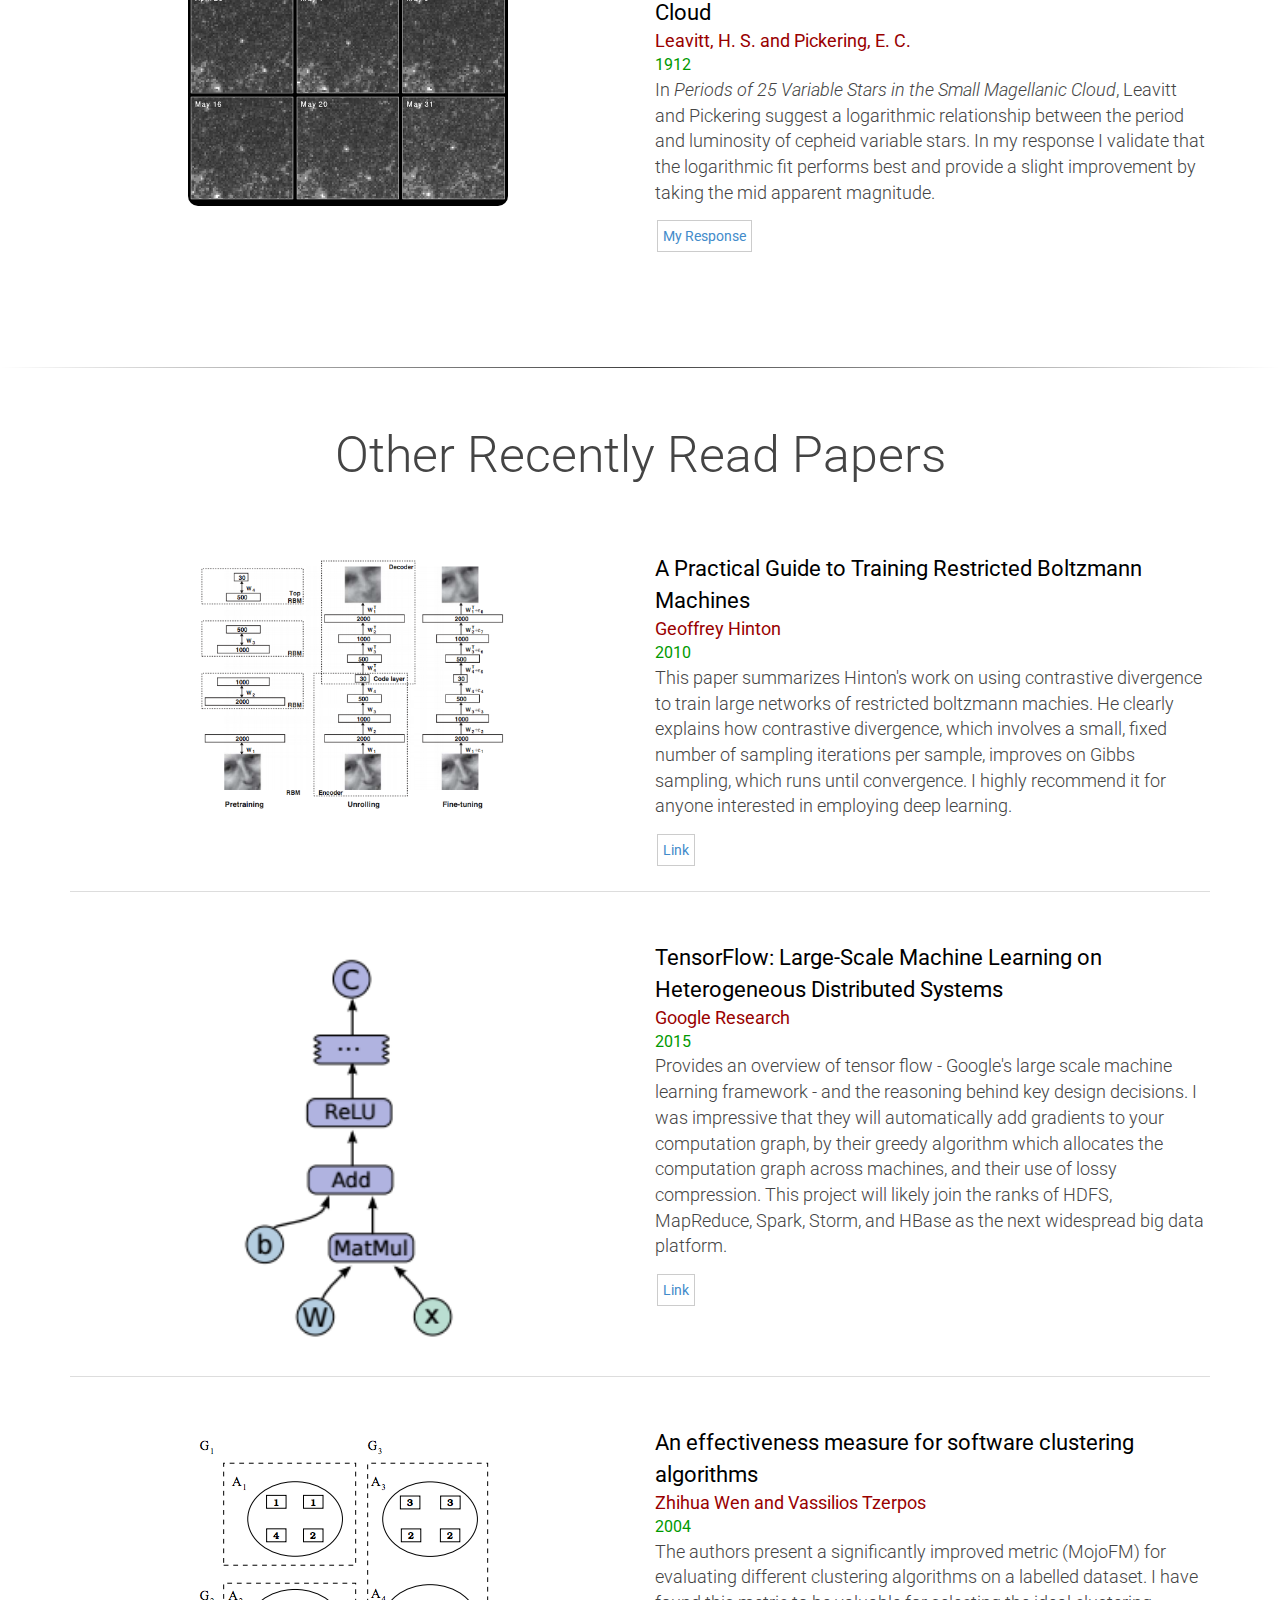
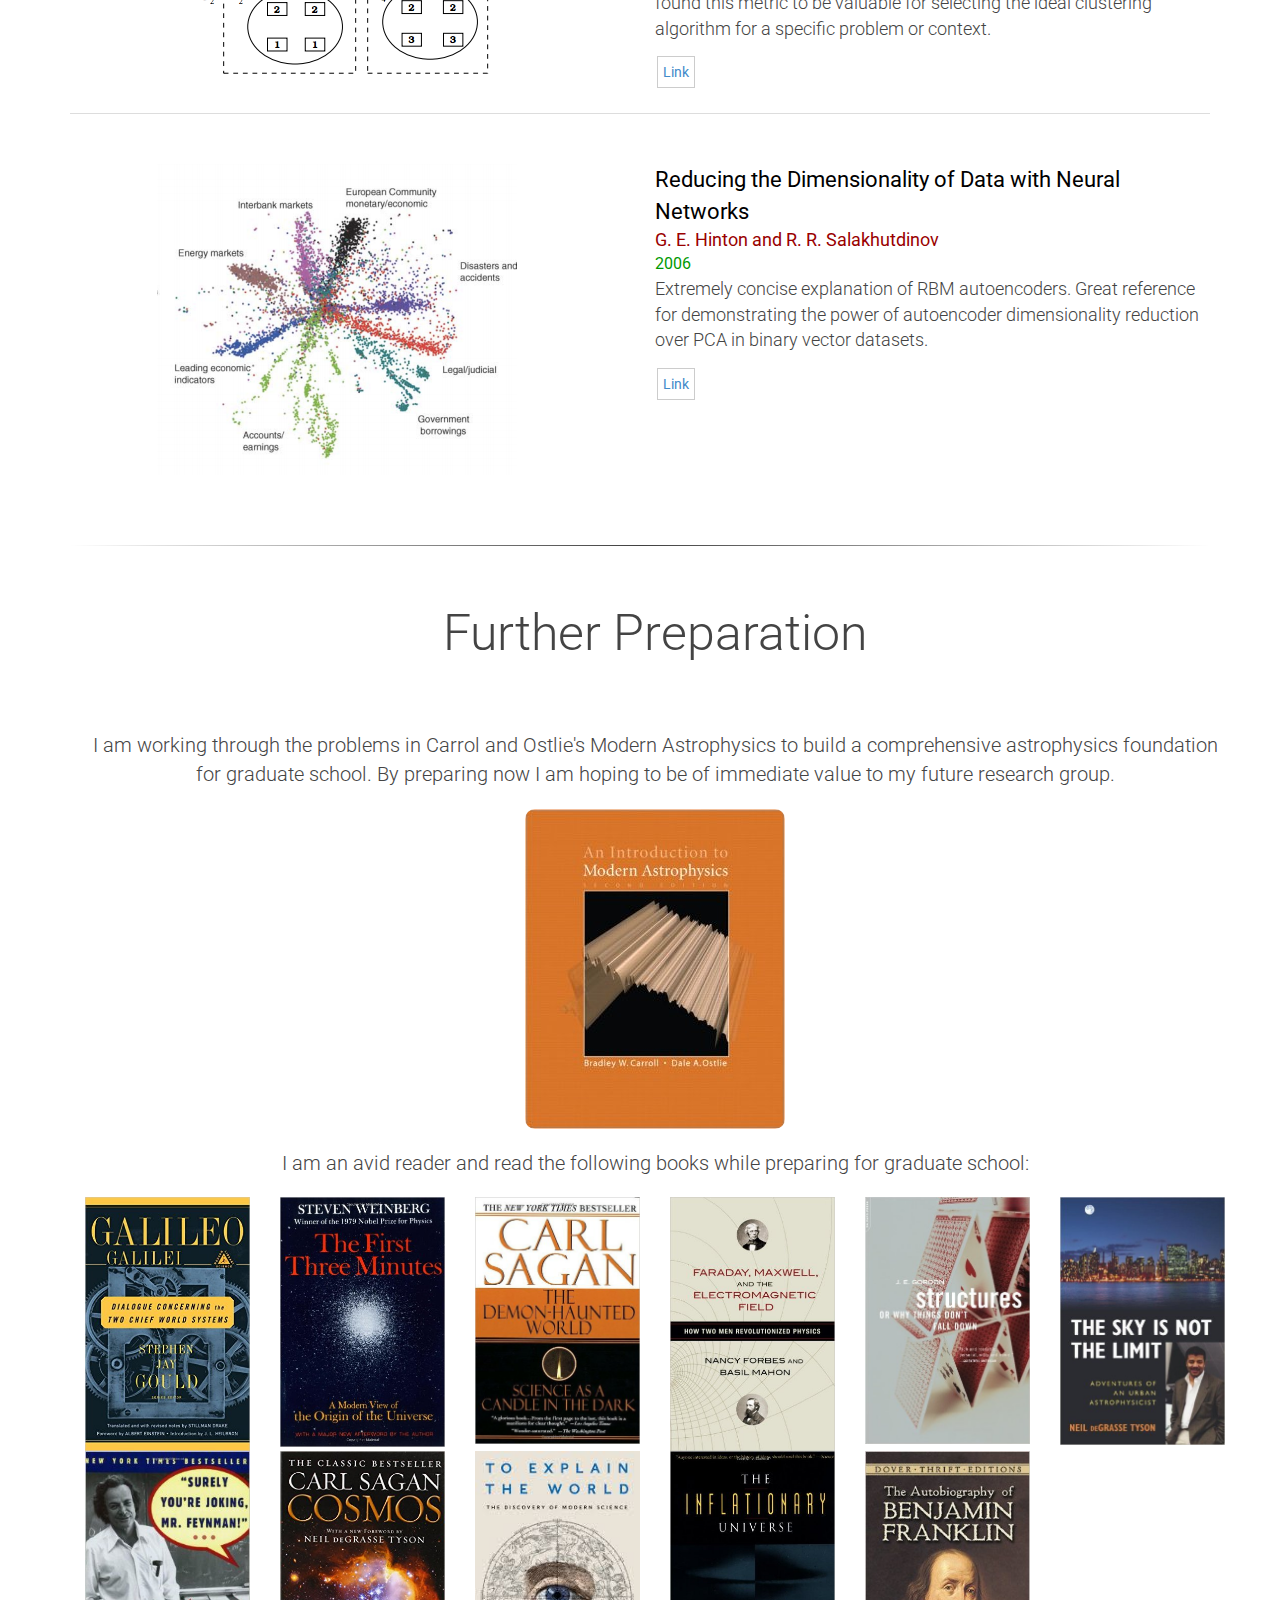
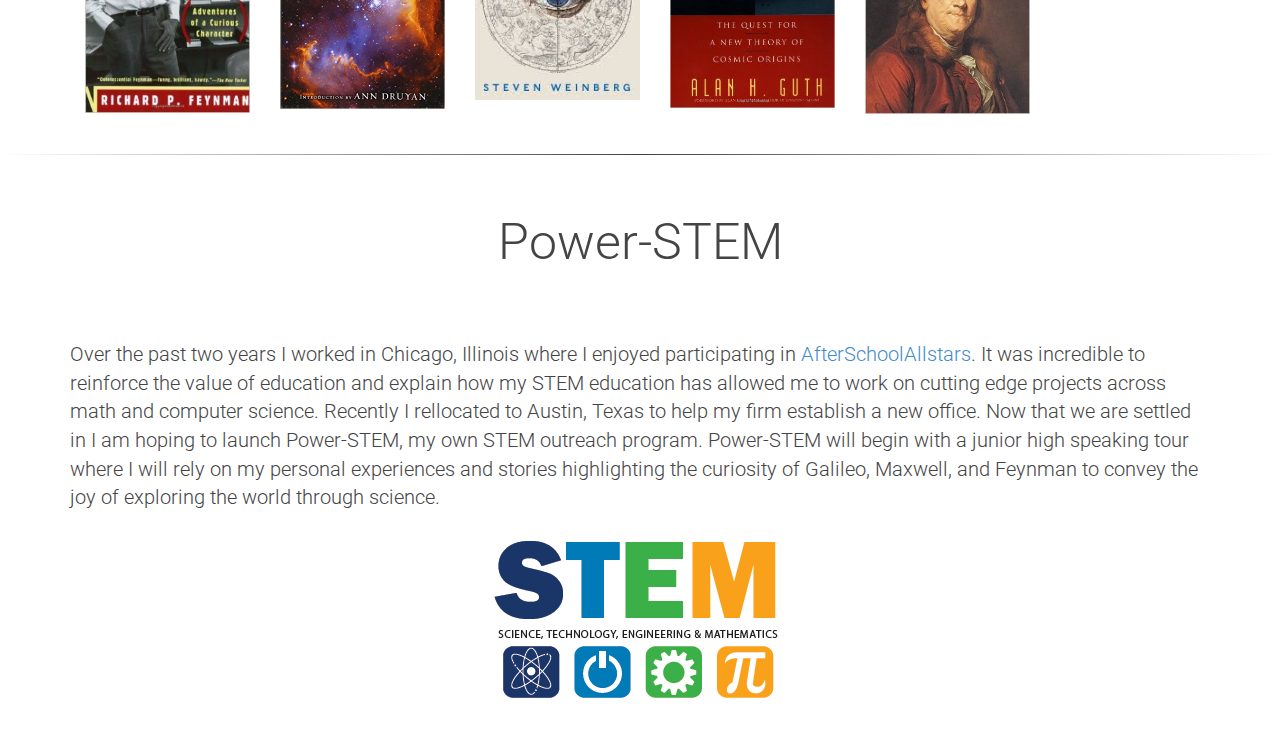
==== commit 1fa987e3: "fixing image" ====
--- a/index.html
+++ b/index.html
@@ -111,7 +111,7 @@
       <div class="row">
         <div class="col-md-6">
           <div class="pubimg">
-          <img style="width:400px;" src="img/img/cmb1.jpg">
+          <img style="width:400px;" src="img/cmb1.jpg">
           </div>
         </div>
         <div class="col-md-6">
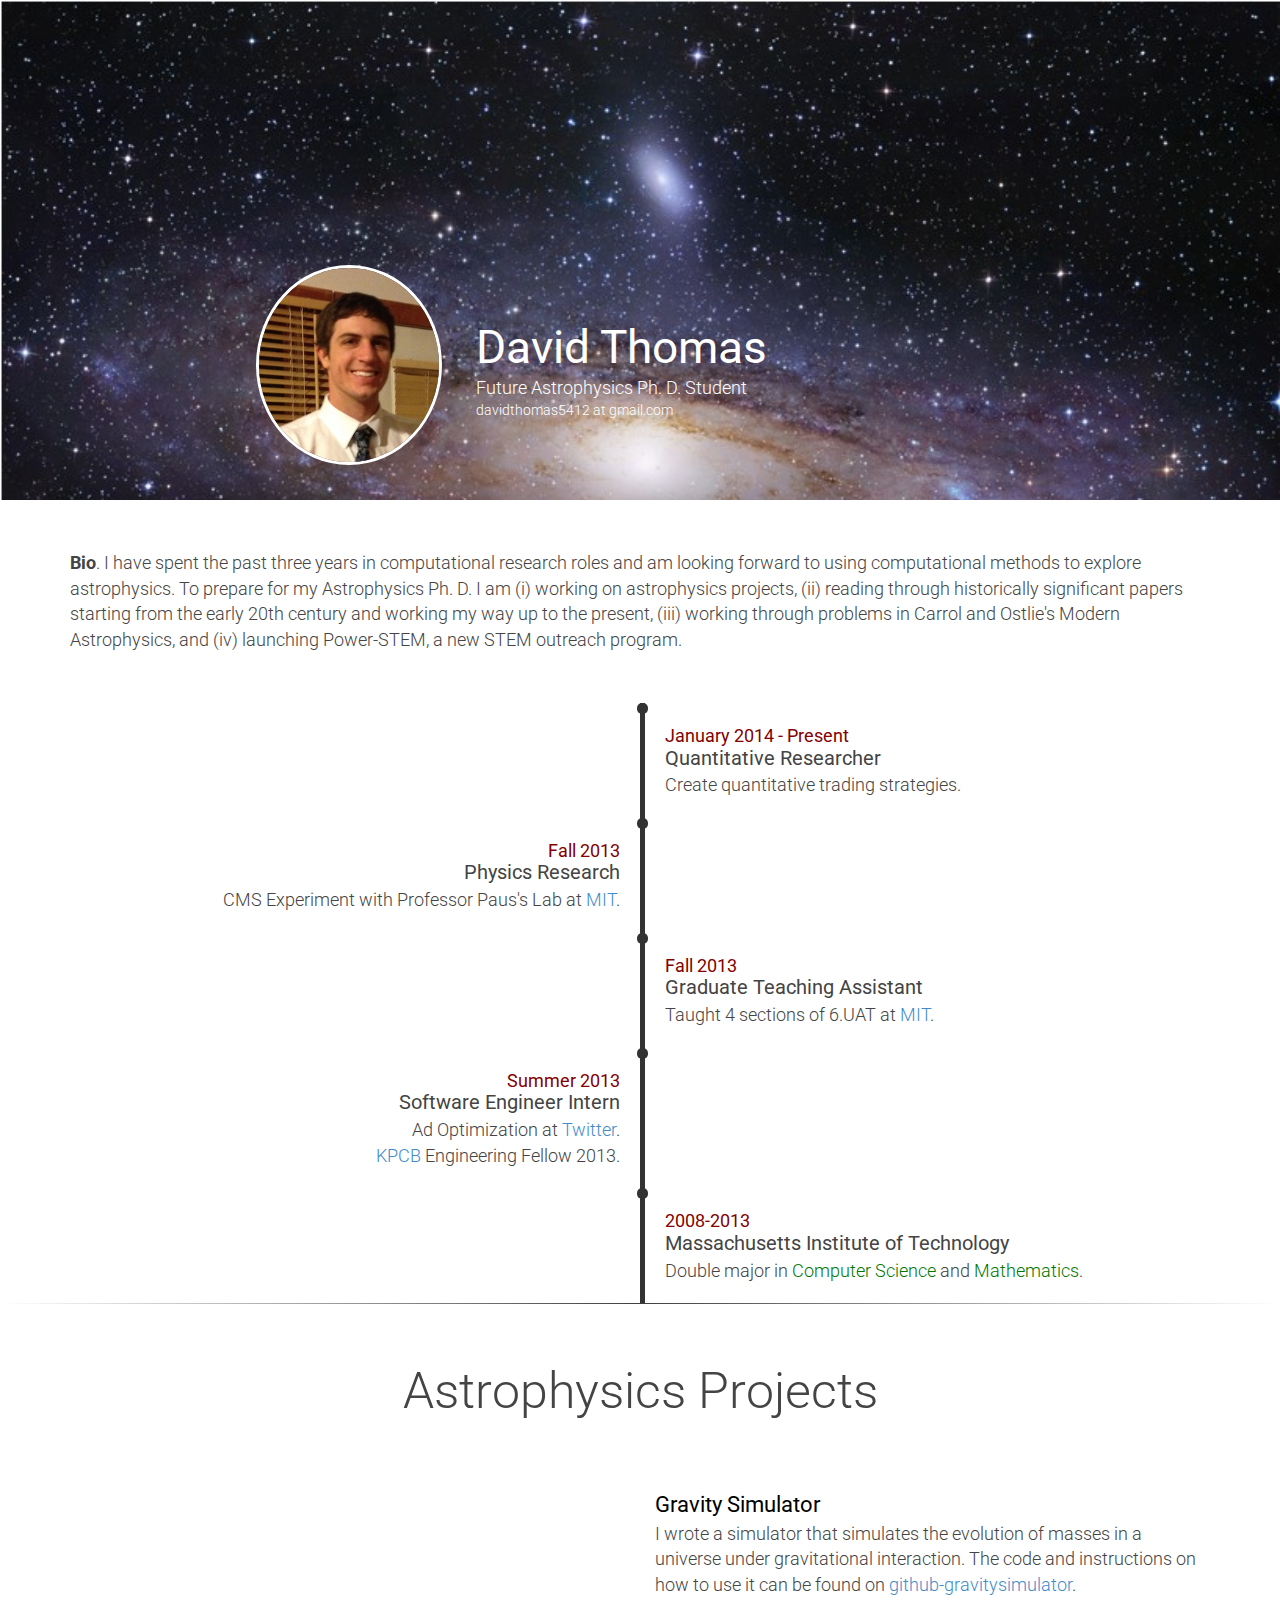
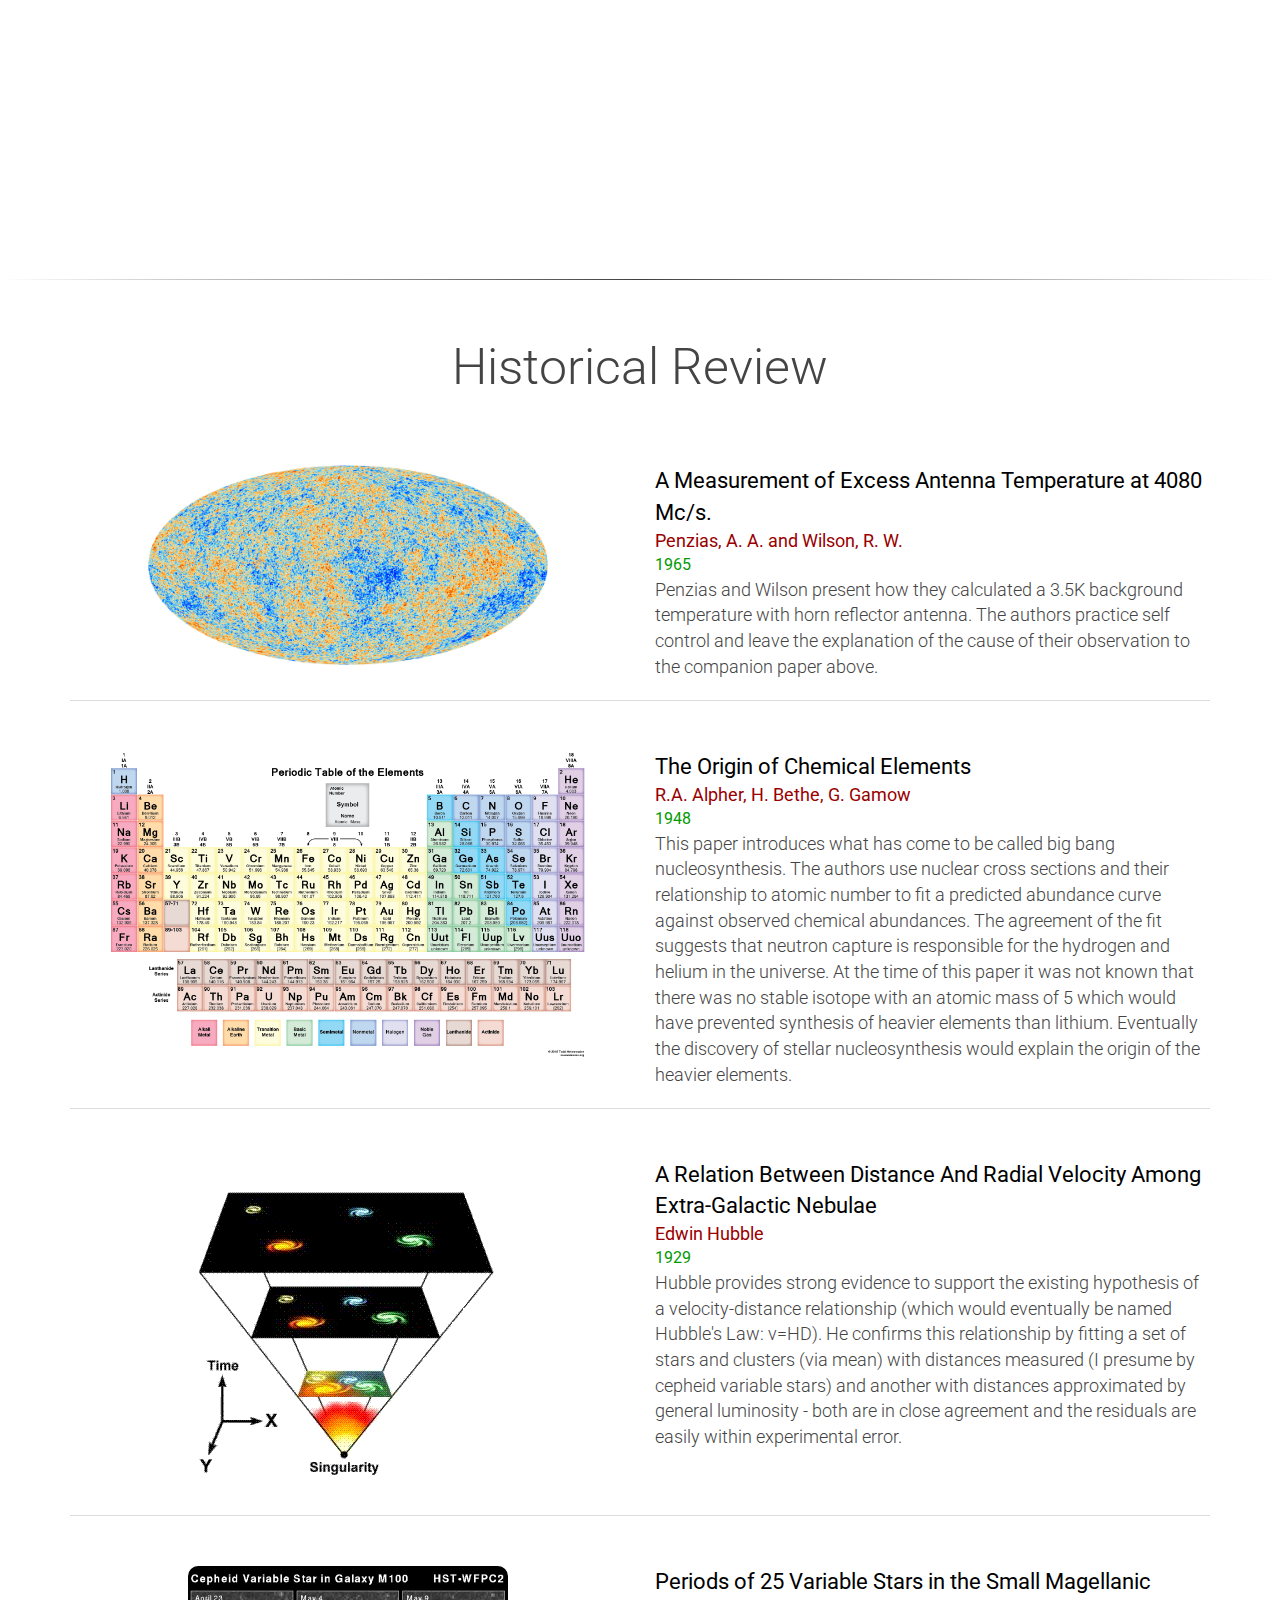
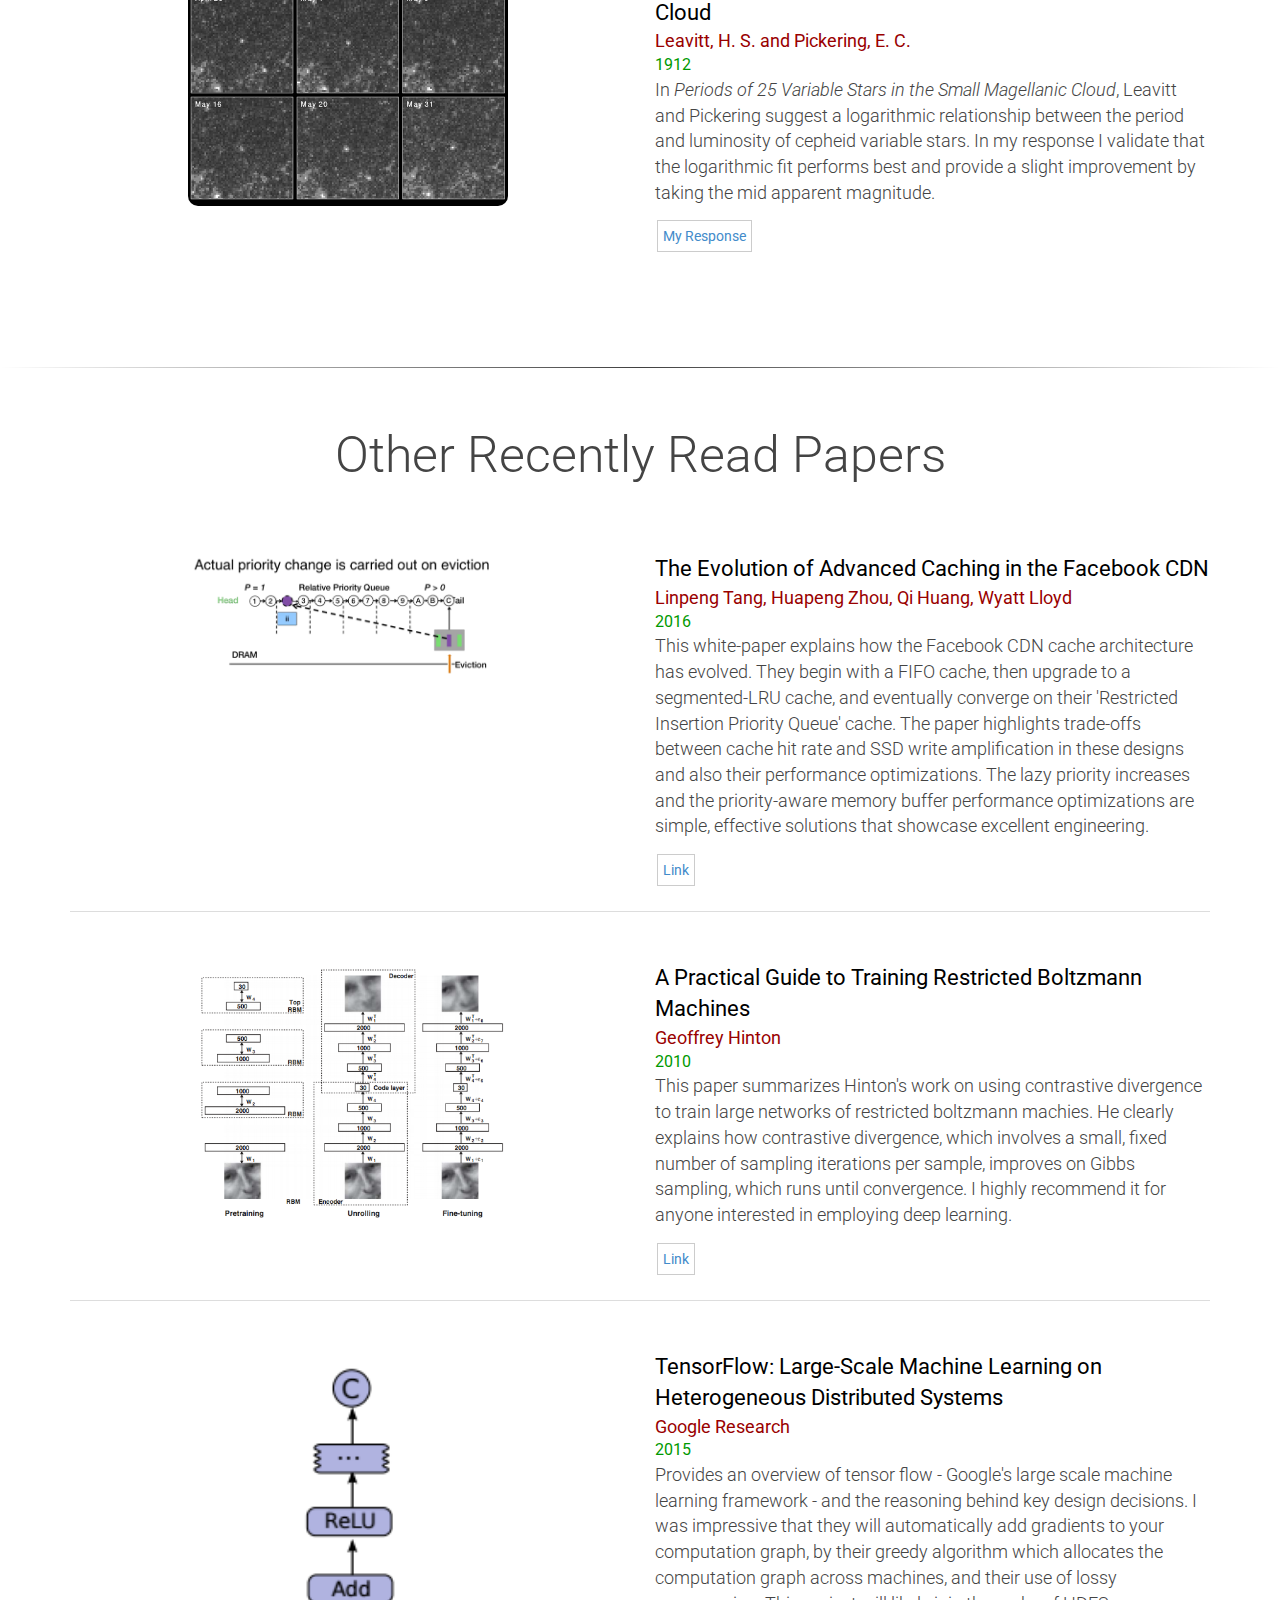
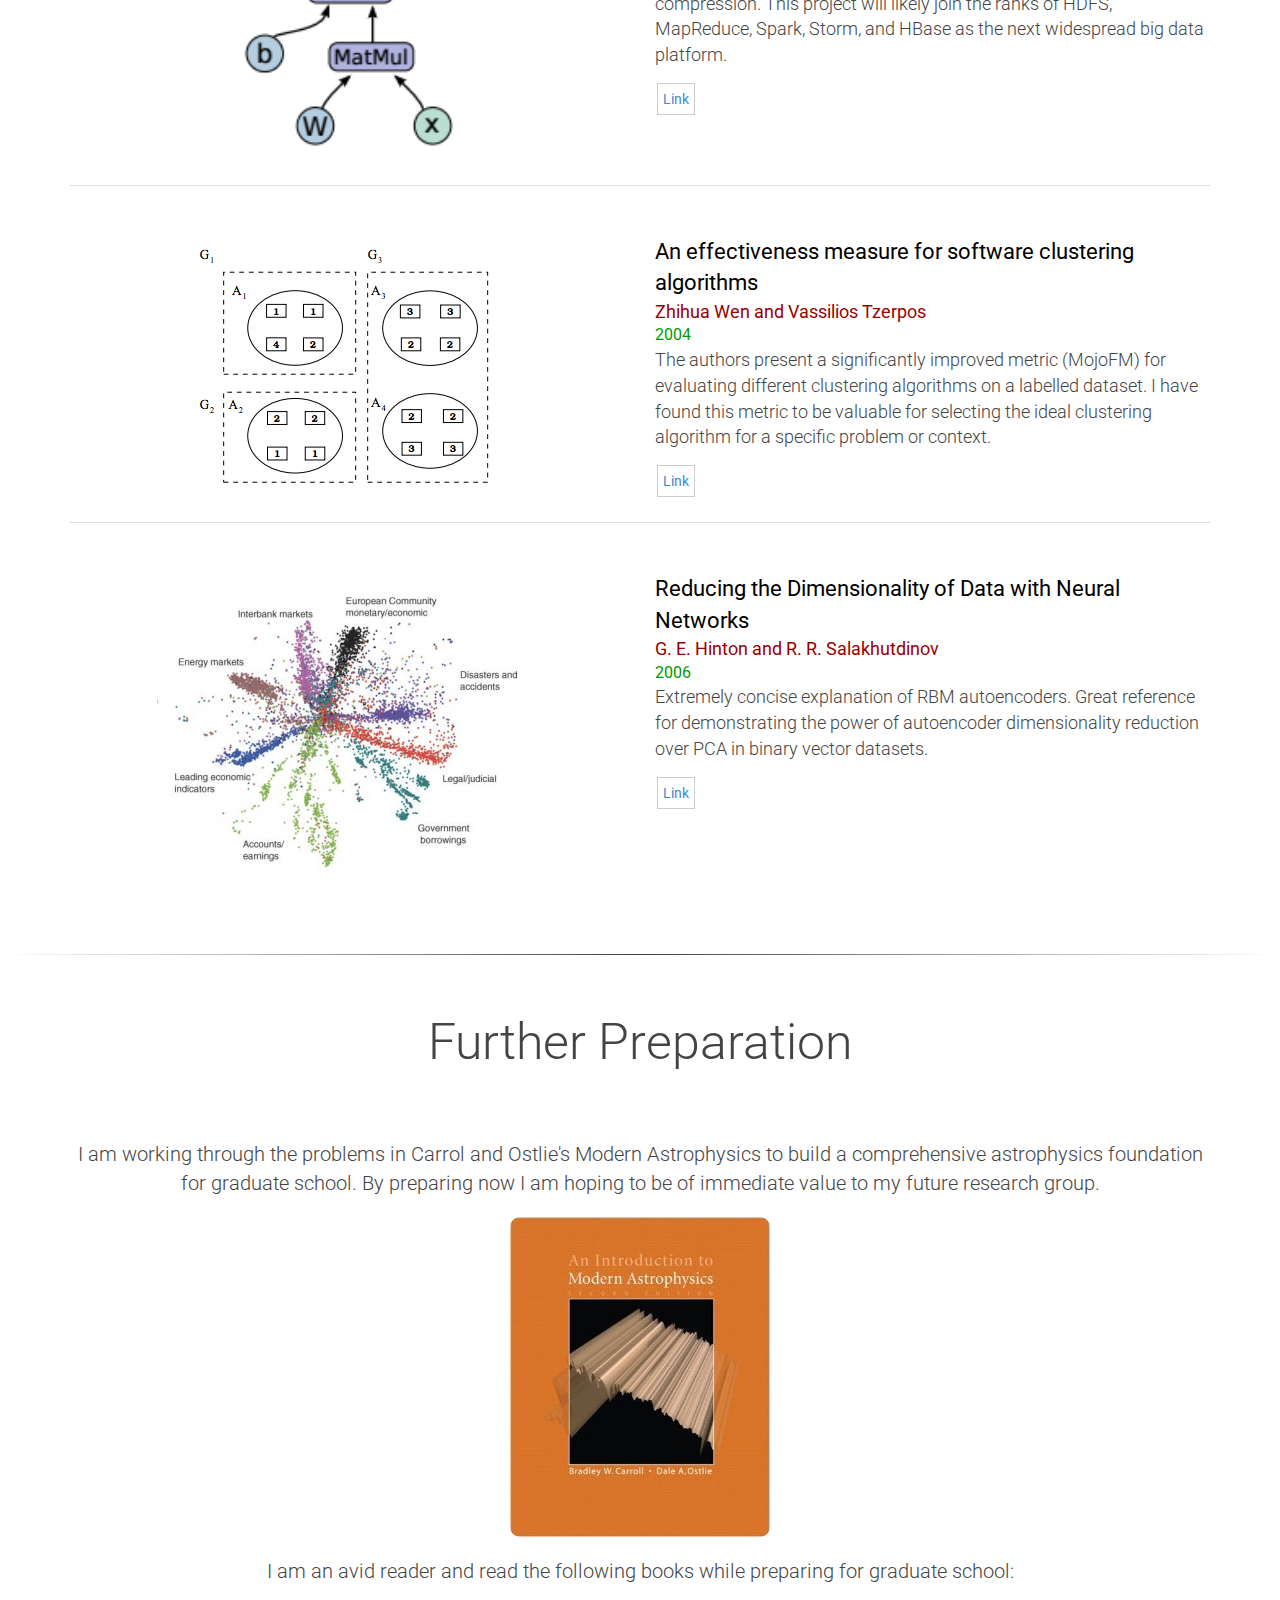
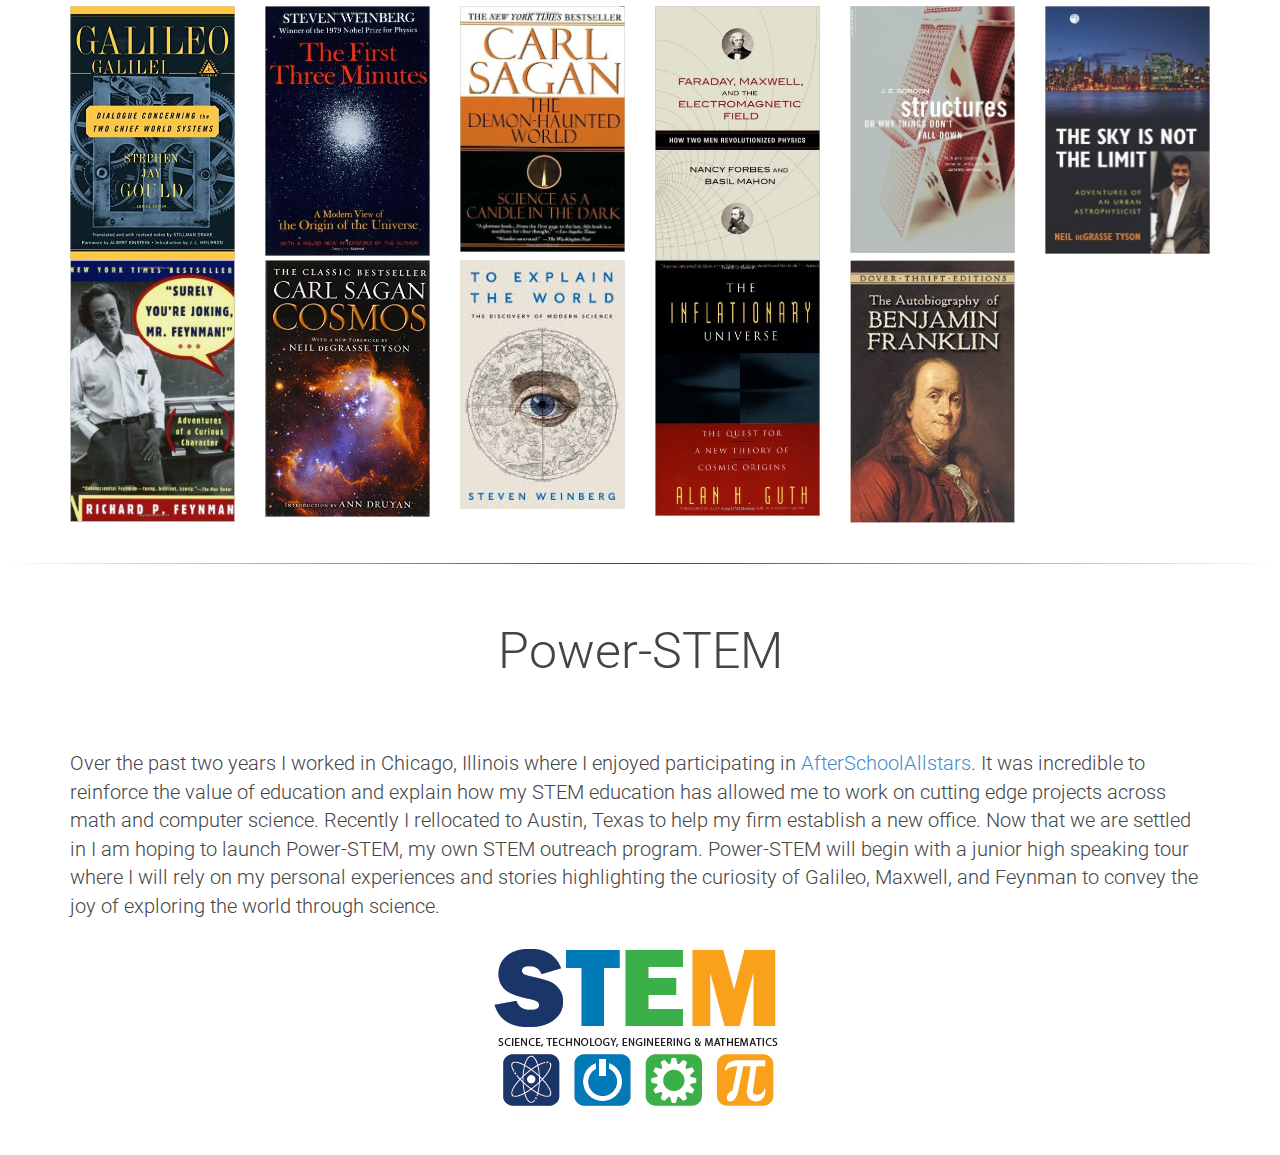
==== commit fe4d9983: "facebook cdn paper" ====
--- a/index.html
+++ b/index.html
@@ -198,6 +198,31 @@
 <div class="container">
   <h2>Other Recently Read Papers</h2>
   <div id="pubs">
+    <div class="pubwrap">
+      <div class="row">
+        <div class="col-md-6">
+          <div class="pubimg">
+            <img src="img/img_fbookcdn.png" style="width: 320px; border-radius: 10px;">
+          </div>
+        </div>
+        <div class="col-md-6">
+          <div class="pub">
+            <div class="pubt">The Evolution of Advanced Caching in the Facebook CDN</div>
+            <div class="puba">Linpeng Tang, Huapeng Zhou, Qi Huang, Wyatt Lloyd</div>
+            <div class="pubv">
+              2016
+            </div>
+            <div class="pubd">
+              This white-paper explains how the Facebook CDN cache architecture has evolved. They begin with a FIFO cache, then upgrade to a segmented-LRU cache, and eventually converge on their 'Restricted Insertion Priority Queue' cache. The paper highlights trade-offs between cache hit rate and SSD write amplification in these designs and also their performance optimizations. The lazy priority increases and the priority-aware memory buffer performance optimizations are simple, effective solutions that showcase excellent engineering.</div>
+            <div class="publ">
+              <ul>
+                <li><a href="https://research.facebook.com/blog/the-evolution-of-advanced-caching-in-the-facebook-cdn/">Link</a></li>
+              </ul>
+            </div>
+          </div>
+        </div>
+      </div>
+    </div>
       <div class="pubwrap">
       <div class="row">
         <div class="col-md-6">
@@ -223,7 +248,6 @@
         </div>
       </div>
     </div>
-    <div id="pubs">
       <div class="pubwrap">
       <div class="row">
         <div class="col-md-6">
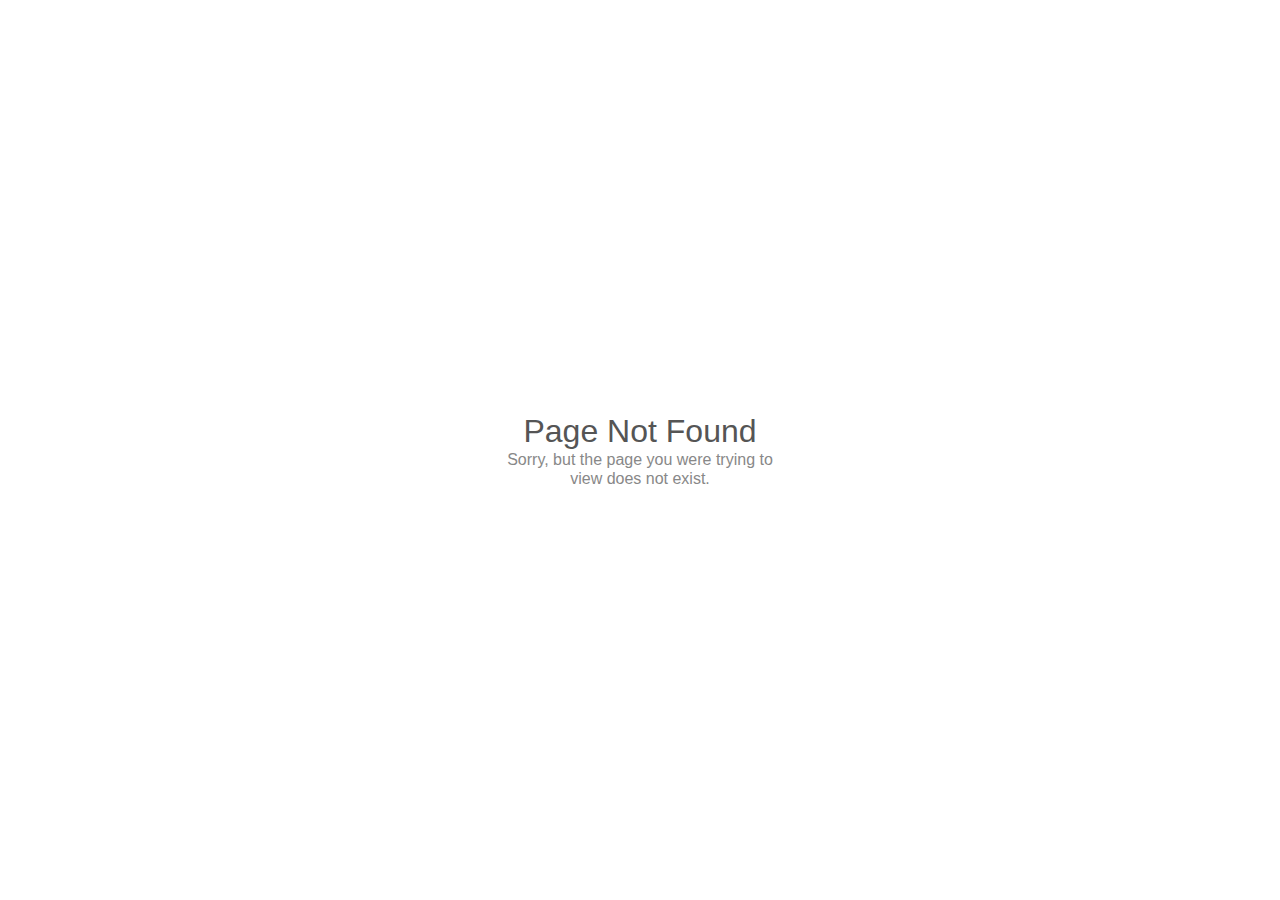
==== commit e605a2ad: "404" ====
--- a/index.html
+++ b/index.html
@@ -1,402 +1,49 @@
-<!DOCTYPE html>
+<!doctype html>
 <html lang="en">
 <head>
-  <meta charset="utf-8">
-  <meta http-equiv="X-UA-Compatible" content="IE=edge">
-  <meta name="viewport" content="width=device-width, initial-scale=1">
-  <title>David Thomas Astrophysics</title>
-  <link href="css/bootstrap.min.css" rel="stylesheet" media="screen">
-  <link href="css/style.css" rel="stylesheet">
-  <link href='http://fonts.googleapis.com/css?family=Roboto:400,300,500' rel='stylesheet' type='text/css'>
+    <meta charset="utf-8">
+    <title>Page Not Found</title>
+    <meta name="viewport" content="width=device-width, initial-scale=1">
+    <style>
+        * {
+            line-height: 1.2;
+            margin: 0;
+        }
+        html {
+            color: #888;
+            display: table;
+            font-family: sans-serif;
+            height: 100%;
+            text-align: center;
+            width: 100%;
+        }
+        body {
+            display: table-cell;
+            vertical-align: middle;
+            margin: 2em auto;
+        }
+        h1 {
+            color: #555;
+            font-size: 2em;
+            font-weight: 400;
+        }
+        p {
+            margin: 0 auto;
+            width: 280px;
+        }
+        @media only screen and (max-width: 280px) {
+            body, p {
+                width: 95%;
+            }
+            h1 {
+                font-size: 1.5em;
+                margin: 0 0 0.3em;
+            }
+        }
+    </style>
 </head>
-
 <body>
-
-<div id="header" class="bg1">
-  <div id="headerblob">
-    <img src="img/me.png" class="img-circle imgme">
-    <div id="headertext">
-      <div id="htname">David Thomas</div>
-      <div id="htdesc">Future Astrophysics Ph. D. Student</div>
-      <div id="htem">davidthomas5412 at gmail.com</div>
-    </div>
-  </div>
-</div>
-
-<div class="container" style="font-size:18px; font-weight:300;margin-top:50px;margin-bottom:50px;">
-  <b>Bio</b>. I have spent the past three years in computational research roles and am looking forward to using computational methods to explore astrophysics. To prepare for my Astrophysics Ph. D. I am (i) working on astrophysics projects, (ii) reading through historically significant papers starting from the early 20th century and working my way up to the present, (iii) working through problems in Carrol and Ostlie's Modern Astrophysics, and (iv) launching Power-STEM, a new STEM outreach program.
-</div>
-
-<div class="container">
-  <div id="timeline">
-    <div class="timelineitem">
-      <div class="tdate">January 2014 - Present</div>
-      <div class="ttitle">Quantitative Researcher</div>
-      <div class="tdesc">Create quantitative trading strategies.</div>
-    </div>
-    <div class="timelineitem">
-      <div class="tdate">Fall 2013</div>
-      <div class="ttitle">Physics Research</div>
-      <div class="tdesc">CMS Experiment with Professor Paus's Lab at <a href="http://web.mit.edu/">MIT</a>.</div>
-    </div>
-    <div class="timelineitem">
-      <div class="tdate">Fall 2013</div>
-      <div class="ttitle">Graduate Teaching Assistant</div>
-      <div class="tdesc">Taught 4 sections of 6.UAT at <a href="http://web.mit.edu/">MIT</a>.</div>
-    </div>
-    <div class="timelineitem">
-      <div class="tdate">Summer 2013</div>
-      <div class="ttitle">Software Engineer Intern</div>
-      <div class="tdesc">Ad Optimization at <a href="https://engineering.twitter.com/">Twitter</a>.<br> <a href="http://kpcbfellows.com/">KPCB</a> Engineering Fellow 2013.</div>
-    </div>
-    <div class="timelineitem">
-      <div class="tdate">2008-2013
-      </div>
-      <div class="ttitle">Massachusetts Institute of Technology</div>
-      <div class="tdesc">Double major in <span class="thigh">Computer Science</span> and <span class="thigh">Mathematics</span>.</div>
-    </div>
-  </div>
-</div>
-
-<hr class="soft">
-
-<div class="container">
-  <h2>Astrophysics Projects</h2>
-  <div id="pubs">
-    <div class="pubwrap" style="border-bottom: none;">
-      <div class="row">
-        <div class="col-md-6">
-          <div class="pubimg">
-            <iframe  width="420" height="315" src="https://www.youtube.com/embed/gjImA0FkMOc?rel=0" frameborder="0" allowfullscreen style="border-radius: 10px;"></iframe>
-          </div>
-        </div>
-        <div class="col-md-6">
-          <div class="pub">
-            <div class="pubt">Gravity Simulator</div>
-            <div class="pubd">
-                I wrote a simulator that simulates the evolution of masses in a universe under gravitational interaction. The code and instructions on how to use it can be found on <a href="https://github.com/davidthomas5412/gravitysimulator">github-gravitysimulator</a>.
-            </div>
-          </div>
-        </div>
-      </div>
-    </div>
-   </div>
- <!--   <div id="pubs">
-    <div class="pubwrap" style="border-bottom: none;">
-      <div class="row">
-        <div class="col-md-6">
-          <div class="pubimg">
-            <img src="img/simpolicy.png">
-          </div>
-        </div>
-        <div class="col-md-6">
-          <div class="pub">
-            <div class="pubt">Simulator Best Practices</div>
-            <div class="pubd">
-               
-            </div>
-          </div>
-        </div>
-      </div>
-    </div> -->
-   </div>
-</div>
-
-<hr class="soft">
-
-<div class="container">
-  <h2>Historical Review</h2>
-  <div id="pubs">
-    <div class="pubwrap">
-      <div class="row">
-        <div class="col-md-6">
-          <div class="pubimg">
-          <img style="width:400px;" src="img/cmb1.jpg">
-          </div>
-        </div>
-        <div class="col-md-6">
-          <div class="pub">
-            <div class="pubt">A Measurement of Excess Antenna Temperature at 4080 Mc/s.</div>
-            <div class="puba">Penzias, A. A. and Wilson, R. W.</div>
-            <div class="pubv">1965</div>
-            <div class="pubd">Penzias and Wilson present how they calculated a 3.5K background temperature with horn reflector antenna. The authors practice self control and leave the explanation of the cause of their observation to the companion paper above.
-            </div>
-          </div>
-        </div>
-      </div>
-    </div>
-    <div class="pubwrap">
-      <div class="row">
-        <div class="col-md-6">
-          <div class="pubimg">
-          <img src="img/periodic.png">
-          </div>
-        </div>
-        <div class="col-md-6">
-          <div class="pub">
-            <div class="pubt">
-              The Origin of Chemical Elements
-            </div>
-            <div class="puba">R.A. Alpher, H. Bethe, G. Gamow </div>
-            <div class="pubv">1948</div>
-            <div class="pubd">
-              This paper introduces what has come to be called big bang nucleosynthesis. The authors use nuclear cross sections and their relationship to atomic number to fit a predicted abundance curve against observed chemical abundances. The agreement of the fit suggests that neutron capture is responsible for the hydrogen and helium in the universe. At the time of this paper it was not known that there was no stable isotope with an atomic mass of 5 which would have prevented synthesis of heavier elements than lithium. Eventually the discovery of stellar nucleosynthesis would explain the origin of the heavier elements.
-            </div>
-          </div>
-        </div>
-      </div>
-    </div>
-    <div class="pubwrap">
-      <div class="row">
-        <div class="col-md-6">
-          <div class="pubimg">
-            <img src="img/hubblex.gif">
-          </div>
-        </div>
-        <div class="col-md-6">
-          <div class="pub">
-            <div class="pubt">A Relation Between Distance And Radial Velocity Among Extra-Galactic Nebulae</div>
-            <div class="puba">Edwin Hubble</div>
-            <div class="pubv">1929</div>
-            <div class="pubd">
-              Hubble provides strong evidence to support the existing hypothesis of a velocity-distance relationship (which would eventually be named Hubble's Law: v=HD). He confirms this relationship by fitting a set of stars and clusters (via mean) with distances measured (I presume by cepheid variable stars) and another with distances approximated by general luminosity - both are in close agreement and the residuals are easily within experimental error. 
-            </div>
-          </div>
-        </div>
-      </div>
-    </div>
-    <div class="pubwrap" style="border-bottom: none;">
-      <div class="row">
-        <div class="col-md-6">
-          <div class="pubimg">
-            <img src="img/cephoid.jpg" style="width: 320px; border-radius: 10px;">
-          </div>
-        </div>
-        <div class="col-md-6">
-          <div class="pub">
-            <div class="pubt">Periods of 25 Variable Stars in the Small Magellanic Cloud</div>
-            <div class="puba">Leavitt, H. S. and Pickering, E. C.</div>
-            <div class="pubv">
-              1912
-            </div>
-            <div class="pubd">In <em>Periods of 25 Variable Stars in the Small Magellanic Cloud</em>, Leavitt and Pickering suggest a logarithmic relationship between the period and luminosity of cepheid variable stars. In my response I validate that the logarithmic fit performs best and provide a slight improvement by taking the mid apparent magnitude.</div>
-            <div class="publ">
-              <ul>
-                <li><a href="reviews/cepheid.pdf">My Response</a></li>
-              </ul>
-            </div>
-          </div>
-        </div>
-      </div>
-    </div>
-  </div>
-</div>
-<br>
-<br>
-
-<hr class="soft">
-<div class="container">
-  <h2>Other Recently Read Papers</h2>
-  <div id="pubs">
-    <div class="pubwrap">
-      <div class="row">
-        <div class="col-md-6">
-          <div class="pubimg">
-            <img src="img/img_fbookcdn.png" style="width: 320px; border-radius: 10px;">
-          </div>
-        </div>
-        <div class="col-md-6">
-          <div class="pub">
-            <div class="pubt">The Evolution of Advanced Caching in the Facebook CDN</div>
-            <div class="puba">Linpeng Tang, Huapeng Zhou, Qi Huang, Wyatt Lloyd</div>
-            <div class="pubv">
-              2016
-            </div>
-            <div class="pubd">
-              This white-paper explains how the Facebook CDN cache architecture has evolved. They begin with a FIFO cache, then upgrade to a segmented-LRU cache, and eventually converge on their 'Restricted Insertion Priority Queue' cache. The paper highlights trade-offs between cache hit rate and SSD write amplification in these designs and also their performance optimizations. The lazy priority increases and the priority-aware memory buffer performance optimizations are simple, effective solutions that showcase excellent engineering.</div>
-            <div class="publ">
-              <ul>
-                <li><a href="https://research.facebook.com/blog/the-evolution-of-advanced-caching-in-the-facebook-cdn/">Link</a></li>
-              </ul>
-            </div>
-          </div>
-        </div>
-      </div>
-    </div>
-      <div class="pubwrap">
-      <div class="row">
-        <div class="col-md-6">
-          <div class="pubimg">
-            <img src="img/img_autoencode.png" style="width: 320px; border-radius: 10px;">
-          </div>
-        </div>
-        <div class="col-md-6">
-          <div class="pub">
-            <div class="pubt">A Practical Guide to Training Restricted Boltzmann Machines</div>
-            <div class="puba">Geoffrey Hinton</div>
-            <div class="pubv">
-              2010
-            </div>
-            <div class="pubd">
-              This paper summarizes Hinton's work on using contrastive divergence to train large networks of restricted boltzmann machies. He clearly explains how contrastive divergence, which involves a small, fixed number of sampling iterations per sample, improves on Gibbs sampling, which runs until convergence. I highly recommend it for anyone interested in employing deep learning.</div>
-            <div class="publ">
-              <ul>
-                <li><a href="https://www.cs.toronto.edu/~hinton/absps/guideTR.pdf">Link</a></li>
-              </ul>
-            </div>
-          </div>
-        </div>
-      </div>
-    </div>
-      <div class="pubwrap">
-      <div class="row">
-        <div class="col-md-6">
-          <div class="pubimg">
-            <img src="img/img_tensor.png" style="width: 320px; border-radius: 10px;">
-          </div>
-        </div>
-        <div class="col-md-6">
-          <div class="pub">
-            <div class="pubt">TensorFlow: Large-Scale Machine Learning on Heterogeneous Distributed Systems</div>
-            <div class="puba">Google Research</div>
-            <div class="pubv">
-              2015
-            </div>
-            <div class="pubd">
-            Provides an overview of tensor flow - Google's large scale machine learning framework - and the reasoning behind key design decisions. I was impressive that they will automatically add gradients to your computation graph, by their greedy algorithm which allocates the computation graph across machines, and their use of lossy compression. This project will likely join the ranks of HDFS, MapReduce, Spark, Storm, and HBase as the next widespread big data platform.
-            </div>
-            <div class="publ">
-              <ul>
-                <li><a href="http://download.tensorflow.org/paper/whitepaper2015.pdf">Link</a></li>
-              </ul>
-            </div>
-          </div>
-        </div>
-      </div>
-    </div>
-    <div class="pubwrap">
-      <div class="row">
-        <div class="col-md-6">
-          <div class="pubimg">
-          <img src="img/img_cluster.png">
-          </div>
-        </div>
-        <div class="col-md-6">
-          <div class="pub">
-            <div class="pubt">An effectiveness measure for software clustering algorithms</div>
-            <div class="puba">Zhihua Wen and Vassilios Tzerpos</div>
-            <div class="pubv">2004</div>
-            <div class="pubd">The authors present a significantly improved metric (MojoFM) for evaluating different clustering algorithms on a labelled dataset. I have found this metric to be valuable for selecting the ideal clustering algorithm for a specific problem or context.</div>
-            <div class="publ">
-              <ul>
-                <li><a href="http://www.cs.yorku.ca/~bil/publications/mojofm.pdf">Link</a></li>
-              </ul>
-            </div>
-          </div>
-        </div>
-      </div>
-    </div>
-    <div class="pubwrap" style="border-bottom: none;">
-      <div class="row">
-        <div class="col-md-6">
-          <div class="pubimg">
-            <img src="img/img_reduc.png">
-          </div>
-        </div>
-        <div class="col-md-6">
-          <div class="pub">
-            <div class="pubt">Reducing the Dimensionality of Data with Neural Networks</div>
-            <div class="puba">G. E. Hinton and R. R. Salakhutdinov</div>
-            <div class="pubv">2006</div>
-            <div class="pubd">Extremely concise explanation of RBM autoencoders. Great reference for demonstrating the power of autoencoder dimensionality reduction over PCA in binary vector datasets.</div>
-            <div class="publ">
-              <ul>
-                <li><a href="https://www.cs.toronto.edu/~hinton/science.pdf">Link</a></li>
-              </ul>
-            </div>
-          </div>
-        </div>
-      </div>
-    </div>
-  </div>
-</div>
-
-<hr class="soft">
-
-<div class="container">
-  <h2>Further Preparation</h2>
-  <div class="ctr">
-    <div class="hht">I am working through the problems in Carrol and Ostlie's Modern Astrophysics to build a comprehensive astrophysics foundation for graduate school. By preparing now I am hoping to be of immediate value to my future research group.</div>
-    <a href="http://www.amazon.com/Introduction-Modern-Astrophysics-2nd/dp/0805304029/ref=sr_1_1?ie=UTF8&qid=1450593469&sr=8-1&keywords=modern+astrophysics"><img src="img/modast.jpg" id="img231n"></a>
-    <br>
-    <br>
-    <div class="hht">I am an avid reader and read the following books while preparing for graduate school:</div>
-    
-    <div class="row">
-      <div class="col-md-2">
-        <a href="http://www.amazon.com/Dialogue-Concerning-Chief-World-Systems/dp/037575766X/ref=sr_1_4?ie=UTF8&qid=1450593547&sr=8-4&keywords=galileo"><img src="img/books/book_galileo.jpg" style="width:100%;"></a>
-      </div>
-      <div class="col-md-2">
-        <a href="http://www.amazon.com/First-Three-Minutes-Modern-Universe/dp/0465024378/ref=sr_1_1?ie=UTF8&qid=1450593566&sr=8-1&keywords=first+three+minutes+weinberg"><img src="img/books/book_firstthree.jpg" style="width:100%;"></a>
-      </div>
-      <div class="col-md-2">
-        <a href="http://www.amazon.com/Demon-Haunted-World-Science-Candle-Dark/dp/0345409469/ref=sr_1_1?ie=UTF8&qid=1450593581&sr=8-1&keywords=demon+haunted+world"><img src="img/books/book_demon.jpg" style="width:100%;"></a>
-      </div>
-      <div class="col-md-2">
-        <a href="http://www.amazon.com/Faraday-Maxwell-Electromagnetic-Field-Revolutionized/dp/1616149426/ref=sr_1_1?ie=UTF8&qid=1450593602&sr=8-1&keywords=faraday+and+maxwell"><img src="img/books/book_em.jpg" style="width:100%;"></a>
-      </div>
-      <div class="col-md-2">
-        <a href="http://www.amazon.com/Structures-Things-Dont-Fall-Down/dp/0306812835/ref=sr_1_1?ie=UTF8&qid=1450593615&sr=8-1&keywords=structures+or+why+things+don%27t+fall+down"><img src="img/books/book_structures.jpg" style="width:100%;"></a>
-      </div>
-      <div class="col-md-2">
-        <a href="http://www.amazon.com/Sky-Not-Limit-Adventures-Astrophysicist/dp/159102188X/ref=sr_1_1?ie=UTF8&qid=1450593627&sr=8-1&keywords=the+sky+is+not+the+limit"><img src="img/books/book_sky.jpg" style="width:100%;"></a>
-      </div>
-    </div>
-
-    <div class="row">
-      <div class="col-md-2">
-        <a href="http://www.amazon.com/Surely-Feynman-Adventures-Curious-Character/dp/0393316041/ref=sr_1_1?ie=UTF8&qid=1450593642&sr=8-1&keywords=surely+you+are+joking"><img src="img/books/book_surely.jpg" style="width:100%;"></a>
-      </div>
-      <div class="col-md-2">
-        <a href="http://www.amazon.com/Cosmos-Carl-Sagan/dp/0345539435/ref=sr_1_1?ie=UTF8&qid=1450593654&sr=8-1&keywords=sagan+cosmos"><img src="img/books/book_cosmos.jpg" style="width:100%;"></a>
-      </div>
-      <div class="col-md-2">
-        <a href="http://www.amazon.com/Explain-World-Discovery-Modern-Science/dp/0062346652/ref=sr_1_1?ie=UTF8&qid=1450593668&sr=8-1&keywords=weinberg+to+explain+the+world"><img src="img/books/book_discovery.jpeg" style="width:100%;"></a>
-      </div>
-      <div class="col-md-2">
-        <a href="http://www.amazon.com/Inflationary-Universe-Alan-Guth/dp/0201328402/ref=sr_1_1?ie=UTF8&qid=1450593683&sr=8-1&keywords=inflationary+universe"><img src="img/books/book_inflation.jpg" style="width:100%;"></a>
-      </div>
-      <div class="col-md-2">
-        <a href="http://www.amazon.com/Autobiography-Benjamin-Franklin-Thrift-Editions/dp/0486290735/ref=sr_1_1?ie=UTF8&qid=1450593695&sr=8-1&keywords=autobiography+of+benjamin"><img src="img/books/book_franklin.jpg" style="width:100%;"></a>
-      </div>
-    </div>
-  </div>
-</div>
-</div>
-</div>
-<hr class="soft">
-
-<div class="container">
-  <h2>Power-STEM</h2>
-    <div class="hht">Over the past two years I worked in Chicago, Illinois where I enjoyed participating in <a href="http://www.afterschoolallstars.org/">AfterSchoolAllstars</a>. It was incredible to reinforce the value of education and explain how my STEM education has allowed me to work on cutting edge projects across math and computer science. Recently I rellocated to Austin, Texas to help my firm establish a new office. Now that we are settled in I am hoping to launch Power-STEM, my own STEM outreach program. Power-STEM will begin with a junior high speaking tour where I will rely on my personal experiences and stories highlighting the curiosity of Galileo, Maxwell, and Feynman to convey the joy of exploring the world through science.
-    </div>
-  <div class="ctr">
-    <img src="img/stem.png" id="img231n">
-  </div>
-  
-</div>
-
-<!-- place js at end for faster loading -->
-<script src="js/jquery-1.11.1.min.js"></script>
-<script src="js/bootstrap.min.js"></script>
-<script>
-  (function(i,s,o,g,r,a,m){i['GoogleAnalyticsObject']=r;i[r]=i[r]||function(){
-  (i[r].q=i[r].q||[]).push(arguments)},i[r].l=1*new Date();a=s.createElement(o),
-  m=s.getElementsByTagName(o)[0];a.async=1;a.src=g;m.parentNode.insertBefore(a,m)
-  })(window,document,'script','//www.google-analytics.com/analytics.js','ga');
-
-  ga('create', 'UA-71623537-1', 'auto');
-  ga('send', 'pageview');
-</script>
+    <h1>Page Not Found</h1>
+    <p>Sorry, but the page you were trying to view does not exist.</p>
 </body>
-</html>
+</html>